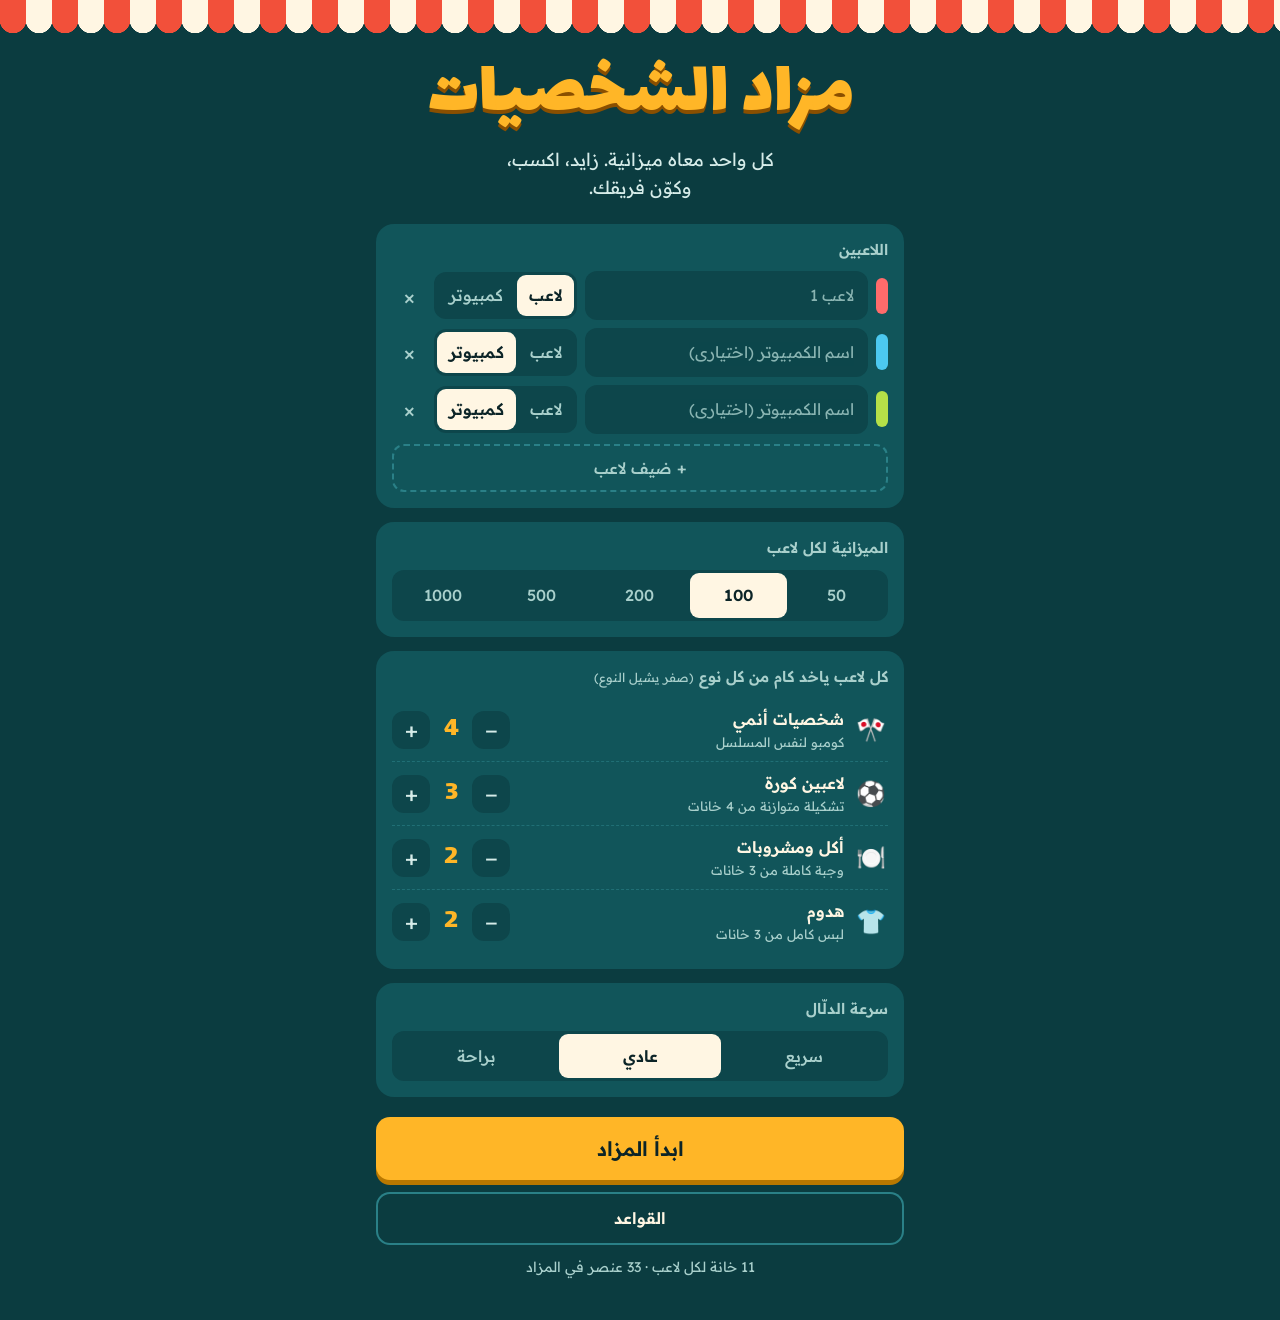
==== index.html @ 8e95b0f2 "Add files via upload" ====
<!doctype html>
<html lang="ar" dir="rtl">
<head>
<meta charset="utf-8">
<meta name="viewport" content="width=device-width,initial-scale=1,viewport-fit=cover">
<meta name="theme-color" content="#0B3C40">
<title>مزاد الشخصيات</title>
<meta name="description" content="لعبة مزاد: ميزانية ثابتة وشخصيات أنمي ولاعبين كورة وأكل وهدوم. زايد وكوّن فريقك.">
<meta property="og:title" content="مزاد الشخصيات">
<meta property="og:description" content="كل واحد معاه ميزانية. زايد، اكسب، وكوّن فريقك.">
<link rel="icon" href="data:image/svg+xml,%3Csvg xmlns='http://www.w3.org/2000/svg' viewBox='0 0 100 100'%3E%3Ctext y='.9em' font-size='90'%3E🔨%3C/text%3E%3C/svg%3E">
<link rel="preconnect" href="https://fonts.googleapis.com">
<link rel="preconnect" href="https://fonts.gstatic.com" crossorigin>
<link href="https://fonts.googleapis.com/css2?family=Lalezar&family=Readex+Pro:wght@400;500;600&display=swap" rel="stylesheet">
<style>
/* ===== الأساسيات ===== */
:root{
  --bg:#0B3C40; --panel:#11555A; --panel-2:#0D464B; --line:#2A8087;
  --gold:#FFB627; --gold-deep:#B97800; --tomato:#F2503A; --linen:#FFF6E3;
  --ink:#0C2427; --mist:#D6ECE9; --dim:#A9D0CC;
  --display:"Lalezar","Readex Pro","Segoe UI",Tahoma,sans-serif;
  --text:"Readex Pro","Segoe UI",Tahoma,"Noto Sans Arabic",system-ui,sans-serif;
}
*{box-sizing:border-box}
html{-webkit-text-size-adjust:100%;overflow-x:hidden}
body{margin:0;min-height:100dvh;background:var(--bg);color:var(--mist);font:400 16px/1.55 var(--text);-webkit-tap-highlight-color:transparent}
button,input{font:inherit;color:inherit}
button{touch-action:manipulation}
[hidden]{display:none!important}
.sr{position:absolute;width:1px;height:1px;overflow:hidden;clip:rect(0 0 0 0);white-space:nowrap}
:focus-visible{outline:3px solid var(--linen);outline-offset:3px}
.screen{min-height:100dvh;display:flex;flex-direction:column}
.wrap{width:100%;max-width:560px;margin:0 auto;padding:0 16px 40px}

/* ===== الخيمة: شريط السوق فوق كل شاشة ===== */
.tent{position:relative;flex:none;height:20px;margin-bottom:14px;background:repeating-linear-gradient(90deg,var(--tomato) 0 26px,var(--linen) 26px 52px)}
.tent::after{content:"";position:absolute;inset:100% 0 auto 0;height:13px;background:
  radial-gradient(circle at 13px 0,var(--tomato) 13px,transparent 13.5px) 0 0/52px 13px,
  radial-gradient(circle at 39px 0,var(--linen) 13px,transparent 13.5px) 0 0/52px 13px}

/* ===== الأزرار ===== */
.btn{display:inline-flex;align-items:center;justify-content:center;gap:8px;border:0;border-radius:14px;padding:14px 22px;background:var(--gold);color:var(--ink);font-weight:600;cursor:pointer;box-shadow:0 5px 0 var(--gold-deep);transition:transform .08s,box-shadow .08s}
.btn:active{transform:translateY(4px);box-shadow:0 1px 0 var(--gold-deep)}
.btn[disabled]{opacity:.45;cursor:not-allowed}
.btn.big{width:100%;font-size:20px;padding:16px 22px}
.btn.ghost{background:transparent;color:var(--linen);box-shadow:inset 0 0 0 2px var(--line)}
.btn.ghost:active{transform:none;box-shadow:inset 0 0 0 2px var(--linen)}
.btn.danger{background:var(--tomato);color:#fff;box-shadow:0 5px 0 #9b2a1a}
.ib{flex:none;width:42px;height:42px;border:0;border-radius:12px;background:var(--panel);color:var(--linen);font-size:18px;cursor:pointer}
.ib[aria-pressed="true"]{background:var(--gold);color:var(--ink)}

/* ===== شاشة الإعدادات ===== */
.hero{padding:22px 0 8px;text-align:center}
.hero h1{margin:0;font:400 clamp(52px,15vw,78px)/1 var(--display);color:var(--gold);text-shadow:0 4px 0 #8a4f00}
.hero p{margin:12px auto 0;max-width:28ch;font-size:18px;color:var(--mist)}
.panel{margin-top:14px;padding:16px;border-radius:18px;background:var(--panel)}
.panel h2{margin:0 0 12px;font:600 15px/1.3 var(--text);color:var(--dim)}
.panel h2 small{font-weight:400}
.seat{display:flex;align-items:center;gap:8px;margin-bottom:8px}
.dot{flex:none;width:12px;height:36px;border-radius:6px;background:var(--pc)}
.name{flex:1;min-width:0;padding:10px 12px;border:2px solid transparent;border-radius:12px;background:var(--panel-2);outline:0}
.name::placeholder{color:var(--dim);opacity:.8}
.name:focus{border-color:var(--pc)}
.seg{display:inline-flex;gap:2px;padding:3px;border-radius:12px;background:var(--panel-2)}
.seg button{border:0;border-radius:9px;padding:8px 12px;background:transparent;color:var(--dim);font-weight:500;cursor:pointer;white-space:nowrap}
.seg button[aria-pressed="true"]{background:var(--linen);color:var(--ink);font-weight:600}
.seg.wide{display:flex}
.seg.wide button{flex:1;padding:10px 6px}
.x{flex:none;width:34px;height:34px;border:0;border-radius:10px;background:transparent;color:var(--dim);font-size:22px;cursor:pointer}
.add{width:100%;margin-top:2px;padding:10px;border:2px dashed var(--line);border-radius:12px;background:transparent;color:var(--dim);font-weight:500;cursor:pointer}
.row{display:flex;align-items:center;justify-content:space-between;gap:12px;padding:9px 0}
.row+.row{border-top:1px dashed #2a808799}
.lbl{display:flex;align-items:center;gap:10px;font-weight:600;color:var(--linen)}
.lbl small{display:block;font-weight:400;font-size:13px;color:var(--dim)}
.ico{width:34px;text-align:center;font-size:24px}
.step{display:flex;align-items:center;gap:6px}
.step button{width:38px;height:38px;border:0;border-radius:12px;background:var(--panel-2);font-size:22px;line-height:1;cursor:pointer}
.step button[disabled]{opacity:.35}
.step output{min-width:30px;text-align:center;font:400 28px/1 var(--display);color:var(--gold)}
.foot{display:grid;gap:12px;margin-top:20px}
.note{margin:0;text-align:center;font-size:14px;color:var(--dim)}

/* ===== مقدمة الجولة ===== */
.intro{flex:1;display:grid;place-content:center;gap:14px;padding:24px;text-align:center}
.intro .big-ico{font-size:84px;line-height:1}
.intro h2{margin:0;font:400 clamp(40px,11vw,64px)/1.1 var(--display);color:var(--gold)}
.intro p{margin:0 auto;max-width:34ch;font-size:18px}
.intro .tag{color:var(--dim);font-size:15px}
/* ===== شاشة المزاد ===== */
.arena{flex:1;display:flex;flex-direction:column;width:100%;max-width:760px;margin:0 auto}
.hud{display:flex;align-items:center;gap:8px;padding:0 12px 8px}
.ttl{flex:1;min-width:0}
.ttl b{display:block;overflow:hidden;white-space:nowrap;text-overflow:ellipsis;font:400 24px/1.1 var(--display);color:var(--linen)}
.ttl span{font-size:13px;color:var(--dim)}
.roster{display:flex;gap:8px;overflow-x:auto;padding:4px 12px 12px;scrollbar-width:none}
.roster::-webkit-scrollbar{display:none}
.pl{flex:1 0 82px;display:grid;min-width:82px;padding:7px 9px;border:0;border-inline-start:6px solid var(--pc);border-radius:14px;background:var(--panel);color:var(--mist);text-align:start;cursor:pointer}
.pl>*{min-width:0}
.pl b{overflow:hidden;white-space:nowrap;text-overflow:ellipsis;font-size:14px;font-weight:600;color:var(--linen)}
.bot{font-size:12px}
@media (max-width:600px){.bot{display:none}}
.pl span{white-space:nowrap;font-size:12px;color:var(--dim)}
.pl em{font-style:normal;font-weight:600;color:var(--gold)}
.pl.lead{box-shadow:0 0 0 3px var(--pc)}
.pl.full{opacity:.6}

.stage{position:relative;overflow:hidden;padding:0 12px 6px}
.lot{--rc:var(--line);--h:180;position:relative;overflow:hidden;display:grid;grid-template-columns:112px 1fr;gap:14px;align-items:center;padding:14px;border-radius:20px;background:var(--panel);box-shadow:inset 0 0 0 3px var(--rc)}
.lot::before{content:"";position:absolute;inset:0;pointer-events:none;background:linear-gradient(105deg,transparent 35%,#ffffff4d 50%,transparent 65%);transform:translateX(120%)}
.lot.legend::before{animation:shine 1.4s .25s ease-out 1}
.art{display:grid;place-items:center;width:112px;height:112px;overflow:hidden;border-radius:16px;font-size:62px;line-height:1;background:linear-gradient(160deg,hsl(var(--h) 72% 52%),hsl(calc(var(--h) + 35) 66% 30%))}
.art img{width:100%;height:100%;object-fit:cover}
.info{min-width:0}
.info .nm{margin:0;font:400 clamp(34px,10vw,46px)/1.05 var(--display);color:var(--linen)}
.chips{display:flex;flex-wrap:wrap;gap:6px;margin-top:6px}
.chip{padding:2px 10px;border-radius:999px;background:var(--panel-2);color:var(--mist);font-size:13px;white-space:nowrap}
.chip.r{background:var(--rc);color:var(--ink);font-weight:600}
.meter{height:8px;margin-top:10px;overflow:hidden;border-radius:99px;background:var(--panel-2)}
.meter i{display:block;width:var(--w);height:100%;border-radius:99px;background:var(--rc)}
.stat{margin-top:6px;font-size:14px;color:var(--dim)}
.stat b{color:var(--linen)}

.bid{display:flex;align-items:center;justify-content:space-between;gap:12px;padding:10px 6px 0}
.bid .lab{font-size:14px;color:var(--dim)}
.price{font:400 clamp(64px,20vw,96px)/1 var(--display);color:var(--gold);text-shadow:0 4px 0 #8a4f00}
.price.bump{animation:bump .25s}
.who{display:inline-flex;align-items:center;gap:8px;padding:6px 14px;border-radius:999px;background:var(--pc,var(--panel));color:var(--ink);font-weight:600}
.who.idle{background:var(--panel);color:var(--dim);font-weight:500}
.call{min-height:1.3em;margin-top:2px;text-align:center;font:400 clamp(32px,9vw,46px)/1.2 var(--display);color:var(--linen)}
.call.pop{animation:pop .3s ease-out}
.call.last{color:#FF8A73}

.stamp{position:absolute;z-index:2;left:50%;top:84px;transform:translate(-50%,0) rotate(-8deg);padding:4px 24px 8px;border:5px solid var(--pc);border-radius:14px;background:var(--linen);color:var(--ink);text-align:center;white-space:nowrap;box-shadow:0 6px 0 #0006;animation:slam .42s cubic-bezier(.2,1.4,.4,1) both}
.stamp b{display:block;font:400 50px/1.1 var(--display);color:var(--tomato)}
.stamp span{font-weight:600;font-size:15px}
.stamp.none{--pc:var(--gold-deep)}
.stamp.none b{color:var(--gold-deep);font-size:36px}
.veil{position:absolute;inset:0 12px;z-index:3;display:grid;place-content:center;gap:12px;border-radius:20px;background:#0b3c40ed;text-align:center}
.veil b{font:400 44px/1 var(--display);color:var(--gold)}

.feed{flex:1 1 0;min-height:0;margin:8px 18px 0;padding:0;overflow:hidden;list-style:none;display:flex;flex-direction:column;flex-wrap:wrap;align-content:flex-start;gap:6px}
.feed li{flex:none;width:100%;display:flex;align-items:center;gap:10px;padding:5px 12px;border-radius:10px;background:var(--panel-2);color:var(--mist);font-size:15px}
.feed li:first-child{background:var(--panel);color:var(--linen)}
.feed li:nth-child(n+3){opacity:.6}
.feed i{flex:none;width:10px;height:10px;border-radius:50%;background:var(--pc)}
.feed span{margin-inline-start:auto;font:400 20px/1 var(--display);color:var(--gold)}
.dock{position:sticky;bottom:0;margin-top:auto;padding:14px 12px calc(12px + env(safe-area-inset-bottom));background:linear-gradient(to bottom,transparent,var(--bg) 24%)}
.incs{display:flex;justify-content:center;gap:8px;margin-bottom:10px}
.inc{min-width:56px;padding:8px 14px;border:0;border-radius:999px;background:var(--panel);color:var(--linen);font-weight:600;cursor:pointer}
.inc[aria-pressed="true"]{background:var(--gold);color:var(--ink)}
.paddles{display:grid;grid-template-columns:repeat(auto-fit,minmax(148px,1fr));gap:10px}
.paddle{position:relative;display:grid;min-height:64px;padding:8px 14px;border:0;border-radius:16px;background:var(--pc);color:var(--ink);text-align:start;cursor:pointer;box-shadow:0 5px 0 color-mix(in srgb,var(--pc) 55%,#000);transition:transform .08s,box-shadow .08s,filter .15s}
.paddle:active:not([disabled]){transform:translateY(4px);box-shadow:0 1px 0 color-mix(in srgb,var(--pc) 55%,#000)}
.paddle .n{max-width:100%;overflow:hidden;white-space:nowrap;text-overflow:ellipsis;font-weight:600}
.paddle .v{font:400 26px/1.15 var(--display)}
.paddle .k{display:none;position:absolute;inset-block-start:8px;inset-inline-end:12px;font-size:12px;opacity:.6}
.paddle[disabled]{filter:saturate(.3) brightness(.72);cursor:not-allowed}
.paddle.leading{filter:none;box-shadow:0 0 0 4px var(--linen)}
.watch{margin:0;text-align:center;color:var(--dim)}

/* ===== النتيجة ===== */
.res h2.t{margin:8px 0 4px;text-align:center;font:400 clamp(44px,12vw,64px)/1.1 var(--display);color:var(--gold);text-shadow:0 4px 0 #8a4f00}
.res .sub{margin:0 0 18px;text-align:center;color:var(--dim)}
.rank{display:grid;gap:14px}
.team{padding:14px;border-radius:18px;border-top:8px solid var(--pc);background:var(--panel)}
.team.first{background:var(--linen);color:var(--ink)}
.team .hd{display:flex;align-items:center;gap:10px}
.team .medal{font-size:30px;line-height:1}
.team .tn{flex:1;min-width:0;overflow:hidden;white-space:nowrap;text-overflow:ellipsis;font:400 28px/1.2 var(--display);color:var(--linen)}
.team.first .tn{color:var(--ink)}
.team .sc{font:400 40px/1 var(--display);color:var(--gold)}
.team.first .sc{color:var(--gold-deep)}
.parts{display:flex;flex-wrap:wrap;gap:6px;margin-top:8px}
.part{padding:2px 10px;border-radius:999px;background:var(--panel-2);color:var(--mist);font-size:13px}
.team.first .part{background:#0c242716;color:var(--ink)}
.part.good{background:var(--gold);color:var(--ink);font-weight:600}
.tiles{display:grid;grid-template-columns:repeat(auto-fill,minmax(88px,1fr));gap:8px;margin-top:12px}
.tile{--rc:var(--line);display:grid;gap:1px;min-width:0;padding:8px 6px 10px;border-radius:12px;background:hsl(var(--h) 48% 26%);box-shadow:inset 0 -5px 0 var(--rc);color:#fff;text-align:center}
.tile .e{font-size:28px;line-height:1.15}
.tile b{overflow:hidden;white-space:nowrap;text-overflow:ellipsis;font-size:14px;font-weight:600;line-height:1.3}
.tile small{font-size:12px;color:#ffffffb8}
.tile.empty{background:transparent;box-shadow:none;border:2px dashed var(--line);color:var(--dim)}
.acts{display:grid;gap:10px;margin-top:22px}

/* ===== النوافذ والتنبيه ===== */
dialog{width:calc(100% - 24px);max-width:520px;max-height:88dvh;padding:0;border:0;border-radius:20px;background:var(--panel);color:var(--mist)}
dialog::backdrop{background:#041c1ecc}
.dlg{padding:18px}
.dlg h3{margin:0 0 10px;font:400 30px/1.15 var(--display);color:var(--gold)}
.dlg h4{margin:14px 0 0;font-size:14px;font-weight:600;color:var(--dim)}
.dlg ul{margin:0 0 14px;padding-inline-start:20px}
.dlg li{margin-bottom:6px}
.dlg .btns{display:flex;flex-wrap:wrap;justify-content:flex-end;gap:10px;margin-top:14px}
.toast{position:fixed;z-index:20;inset-inline:16px;bottom:calc(24px + env(safe-area-inset-bottom));width:fit-content;max-width:calc(100% - 32px);margin-inline:auto;padding:10px 18px;border-radius:12px;background:var(--linen);color:var(--ink);font-weight:600;text-align:center;box-shadow:0 6px 0 #0005}

/* ===== حركة ===== */
@keyframes pop{0%{transform:scale(.82);opacity:.5}60%{transform:scale(1.1)}100%{transform:none;opacity:1}}
@keyframes bump{50%{transform:scale(1.07)}}
@keyframes slam{0%{transform:translate(-50%,0) rotate(-8deg) scale(2.6);opacity:0}60%{opacity:1}100%{transform:translate(-50%,0) rotate(-8deg) scale(1)}}
@keyframes shine{to{transform:translateX(-120%)}}
@media (prefers-reduced-motion:reduce){*,*::before,*::after{animation:none!important;transition:none!important}}

/* ===== شاشات أكبر ===== */
@media (hover:hover) and (pointer:fine){.paddle .k{display:block}}
@media (min-width:820px){
  .lot{grid-template-columns:152px 1fr;gap:22px;padding:20px}
  .art{width:152px;height:152px;font-size:84px}
  .info .nm{font-size:56px}
  .stamp{top:112px}
  .rank{grid-template-columns:1fr 1fr}
  .wrap.res-wrap{max-width:980px}
}
.tile .e img{width:40px;height:40px;object-fit:cover;border-radius:10px}
</style>
</head>
<body>
<main>
  <section id="s-setup" class="screen" hidden>
    <div class="tent"></div>
    <div class="wrap">
      <header class="hero">
        <h1>مزاد الشخصيات</h1>
        <p>كل واحد معاه ميزانية. زايد، اكسب، وكوّن فريقك.</p>
      </header>
      <section class="panel"><h2>اللاعبين</h2><div id="seats"></div><button class="add" id="add-seat" type="button">+ ضيف لاعب</button></section>
      <section class="panel"><h2>الميزانية لكل لاعب</h2><div class="seg wide" id="budget"></div></section>
      <section class="panel"><h2>كل لاعب ياخد كام من كل نوع <small>(صفر يشيل النوع)</small></h2><div id="slots"></div></section>
      <section class="panel"><h2>سرعة الدلّال</h2><div class="seg wide" id="speed"></div></section>
      <div class="foot">
        <button class="btn big" id="start" type="button">ابدأ المزاد</button>
        <button class="btn ghost" id="rules" type="button">القواعد</button>
        <p class="note" id="sum"></p>
      </div>
    </div>
  </section>

  <section id="s-intro" class="screen" hidden>
    <div class="tent"></div>
    <div class="intro">
      <div class="big-ico" id="i-ico"></div>
      <div class="tag" id="i-tag"></div>
      <h2 id="i-name"></h2>
      <p id="i-text"></p>
      <button class="btn big" id="i-go" type="button">يلا</button>
    </div>
  </section>

  <section id="s-auction" class="screen" hidden>
    <div class="tent"></div>
    <div class="arena">
      <div class="hud">
        <div class="ttl"><b id="h-round"></b><span id="h-lot"></span></div>
        <button class="ib" id="b-pause" type="button" aria-label="إيقاف مؤقت">⏸</button>
        <button class="ib" id="b-sound" type="button" aria-label="الصوت" aria-pressed="true">🔊</button>
        <button class="ib" id="b-quit" type="button" aria-label="خروج">✕</button>
      </div>
      <div class="roster" id="roster"></div>
      <div class="stage" id="stage">
        <div class="lot" id="lot"></div>
        <div class="bid">
          <div><div class="lab">السعر الحالي</div><div class="price" id="price">0</div></div>
          <div class="who idle" id="who">مين يفتح؟</div>
        </div>
        <div class="call" id="call"></div>
      </div>
      <ul class="feed" id="feed" aria-hidden="true"></ul>
      <div class="dock" id="dock">
        <div class="incs" id="incs"></div>
        <div class="paddles" id="paddles"></div>
        <p class="watch" id="watch" hidden>الكمبيوتر بس اللي بيلعب. اتفرج.</p>
      </div>
    </div>
  </section>

  <section id="s-results" class="screen" hidden>
    <div class="tent"></div>
    <div class="wrap res-wrap res">
      <h2 class="t">النتيجة</h2>
      <p class="sub" id="r-sub"></p>
      <div class="rank" id="rank"></div>
      <div class="acts">
        <button class="btn big" id="r-again" type="button">العب تاني</button>
        <button class="btn ghost" id="r-copy" type="button">انسخ النتيجة</button>
        <button class="btn ghost" id="r-setup" type="button">رجوع للإعدادات</button>
      </div>
    </div>
  </section>
</main>

<dialog id="d-rules"><div class="dlg">
  <h3>القواعد</h3>
  <ul>
    <li>كل لاعب بيبدأ بنفس الميزانية.</li>
    <li>المزاد جولات: كل جولة نوع (أنمي، كورة، أكل، هدوم) وكل لاعب لازم يكمّل خاناته منه.</li>
    <li>دوس على اسمك عشان تزايد. أعلى سعر بياخد العنصر.</li>
    <li>لو محدش زاد لحد ما الدلّال يقول «رسّى»، العنصر بيروح للمتصدر.</li>
    <li>لازم تسيب 1 على الأقل لكل خانة فاضلة، عشان تقدر تكمّل فريقك.</li>
    <li>النتيجة = مجموع قوة العناصر + الكومبو + الفلوس الباقية (الميزانية كلها = 50 نقطة).</li>
    <li>كومبو: نفس المجموعة (&lrm;+5 لكل واحد زيادة)، أو الطقم الكامل (تشكيلة متوازنة، وجبة كاملة، لبس كامل).</li>
    <li>على الكمبيوتر: مفاتيح 1 لـ 6 بتزايد للاعب، والمسافة بتوقف.</li>
  </ul>
  <div class="btns"><button class="btn" type="button" data-close>تمام</button></div>
</div></dialog>

<dialog id="d-team"><div class="dlg" id="d-team-body"></div></dialog>

<dialog id="d-quit"><div class="dlg">
  <h3>تخرج من المزاد؟</h3>
  <p>اللعبة هتتقفل والنتيجة مش هتتحفظ.</p>
  <div class="btns">
    <button class="btn ghost" type="button" data-close>كمّل لعب</button>
    <button class="btn danger" type="button" id="q-yes">اخرج</button>
  </div>
</div></dialog>

<div class="toast" id="toast" hidden></div>
<div class="sr" id="live" aria-live="polite"></div>

<script>
'use strict';
/* ==========================================================
   قوايم العناصر — عدّل هنا براحتك
   كل سطر: [الاسم, المجموعة, القوة من 1 لـ 100, إيموجي, النوع (اختياري), رابط صورة (اختياري)]
   - المجموعة: نفس المجموعة في الفريق بتدّي كومبو (مسلسل / منتخب / مطبخ / ستايل)
   - النوع: بيتحسب في الطقم الكامل (تشكيلة متوازنة / وجبة كاملة / لبس كامل)
   - رابط الصورة: مثلًا 'images/zoro.jpg' وبتظهر بدل الإيموجي
   ========================================================== */
const CATS = [
  { id: 'anime', name: 'شخصيات أنمي',   one: 'شخصية', ico: '🎌', stat: 'قوة',   set: null },
  { id: 'sport', name: 'لاعبين كورة',   one: 'لاعب',  ico: '⚽', stat: 'تقييم', set: { need: ['حارس', 'دفاع', 'وسط', 'هجوم'], bonus: 15, label: 'تشكيلة متوازنة' } },
  { id: 'food',  name: 'أكل ومشروبات', one: 'أكلة',  ico: '🍽️', stat: 'طعم',   set: { need: ['رئيسي', 'مشروب', 'حلو'],        bonus: 12, label: 'وجبة كاملة' } },
  { id: 'wear',  name: 'هدوم',          one: 'قطعة',  ico: '👕', stat: 'ستايل', set: { need: ['فوق', 'تحت', 'كوتشي'],          bonus: 12, label: 'لبس كامل' } },
];

const RAW = {
  anime: [
    ['لوفي','ون بيس',95,'👒'], ['زورو','ون بيس',94,'⚔️'], ['سانجي','ون بيس',88,'🦵'], ['شانكس','ون بيس',92,'⚓'], ['آيس','ون بيس',85,'🔥'],
    ['ناروتو','ناروتو',94,'🍥'], ['ساسكي','ناروتو',93,'⚡'], ['كاكاشي','ناروتو',90,'👁️'], ['إيتاتشي','ناروتو',95,'🌙'], ['هيناتا','ناروتو',72,'🌸'],
    ['غوكو','دراغون بول',98,'🐉'], ['فيجيتا','دراغون بول',94,'👑'], ['غوهان','دراغون بول',88,'💥'], ['فريزا','دراغون بول',92,'👾'],
    ['غوجو','جوجوتسو كايسن',97,'🕶️'], ['سوكونا','جوجوتسو كايسن',96,'👹'],
    ['ليفاي','هجوم العمالقة',93,'🗡️'], ['إيرين','هجوم العمالقة',90,'💢'], ['ميكاسا','هجوم العمالقة',88,'🧣'],
    ['تانجيرو','ديمون سلاير',87,'🌊'], ['رينغوكو','ديمون سلاير',90,'🔥'], ['نيزوكو','ديمون سلاير',84,'🎀'],
    ['لايت','ديث نوت',89,'📓'], ['إل','ديث نوت',90,'🍰'],
    ['غون','هنتر × هنتر',84,'🎣'], ['كيلوا','هنتر × هنتر',90,'🛹'],
    ['ديكو','ماي هيرو أكاديميا',85,'💪'], ['باكوغو','ماي هيرو أكاديميا',84,'💣'],
    ['إيتشيغو','بليتش',90,'🍓'], ['كونان','المحقق كونان',88,'🔍'], ['ماجد','كابتن ماجد',82,'⚽'],
    ['بيكاتشو','بوكيمون',85,'⚡'], ['سايتاما','ون بانش مان',96,'👊'], ['دورايمون','دورايمون',80,'🔔'], ['نوبيتا','دورايمون',45,'👓'],
  ],
  sport: [
    ['ميسي','الأرجنتين',98,'⚽','هجوم'], ['رونالدو','البرتغال',97,'⚽','هجوم'], ['بيليه','البرازيل',99,'⚽','هجوم'], ['مبابي','فرنسا',95,'⚽','هجوم'],
    ['هالاند','النرويج',95,'⚽','هجوم'], ['صلاح','مصر',95,'⚽','هجوم'], ['فينيسيوس','البرازيل',92,'⚽','هجوم'], ['نيمار','البرازيل',91,'⚽','هجوم'],
    ['يامال','إسبانيا',90,'⚽','هجوم'], ['مرموش','مصر',86,'⚽','هجوم'], ['حسام حسن','مصر',84,'⚽','هجوم'],
    ['مارادونا','الأرجنتين',97,'🎯','وسط'], ['زيدان','فرنسا',96,'🎯','وسط'], ['رونالدينيو','البرازيل',93,'🎯','وسط'], ['دي بروين','بلجيكا',92,'🎯','وسط'],
    ['إنييستا','إسبانيا',92,'🎯','وسط'], ['أبوتريكة','مصر',91,'🎯','وسط'], ['مودريتش','كرواتيا',90,'🎯','وسط'], ['بيلينغهام','إنجلترا',90,'🎯','وسط'],
    ['الخطيب','مصر',89,'🎯','وسط'], ['إمام عاشور','مصر',81,'🎯','وسط'], ['النني','مصر',80,'🎯','وسط'],
    ['مالديني','إيطاليا',93,'🛡️','دفاع'], ['فان دايك','هولندا',91,'🛡️','دفاع'], ['راموس','إسبانيا',90,'🛡️','دفاع'], ['روبرتو كارلوس','البرازيل',89,'🛡️','دفاع'],
    ['حكيمي','المغرب',88,'🛡️','دفاع'], ['كانافارو','إيطاليا',88,'🛡️','دفاع'], ['رامي ربيعة','مصر',78,'🛡️','دفاع'],
    ['نوير','ألمانيا',93,'🧤','حارس'], ['بوفون','إيطاليا',93,'🧤','حارس'], ['كاسياس','إسبانيا',92,'🧤','حارس'], ['كورتوا','بلجيكا',91,'🧤','حارس'],
    ['الحضري','مصر',88,'🧤','حارس'], ['الشناوي','مصر',84,'🧤','حارس'],
  ],
  food: [
    ['كشري','مصري',90,'🍲','رئيسي'], ['شاورما','شامي',88,'🌯','رئيسي'], ['كفتة','مشويات',86,'🍢','رئيسي'], ['حمام محشي','مصري',92,'🍗','رئيسي'],
    ['بيتزا','إيطالي',91,'🍕','رئيسي'], ['برجر','أمريكي',87,'🍔','رئيسي'], ['سوشي','ياباني',82,'🍣','رئيسي'], ['مكرونة بشاميل','مصري',89,'🍝','رئيسي'],
    ['فطير مشلتت','مصري',88,'🥞','رئيسي'], ['ستيك','مشويات',92,'🥩','رئيسي'],
    ['قهوة','ساخن',82,'☕','مشروب'], ['شاي بلبن','ساخن',80,'🫖','مشروب'], ['عصير قصب','بارد',88,'🥤','مشروب'], ['ليمون بالنعناع','بارد',85,'🍋','مشروب'],
    ['سحلب','ساخن',86,'🥛','مشروب'], ['عصير مانجو','بارد',90,'🥭','مشروب'],
    ['كنافة','شرقي',94,'🥮','حلو'], ['بسبوسة','شرقي',86,'🍰','حلو'], ['أم علي','شرقي',92,'🍮','حلو'], ['آيس كريم','بارد',90,'🍦','حلو'],
    ['شوكولاتة','عالمي',85,'🍫','حلو'], ['دونات','عالمي',80,'🍩','حلو'], ['رز بلبن','مصري',82,'🍚','حلو'], ['بقلاوة','شرقي',88,'🥧','حلو'],
  ],
  wear: [
    ['هودي أوفر سايز','شارع',85,'🧥','فوق'], ['تيشيرت أبيض','كاجوال',70,'👕','فوق'], ['جاكيت جلد','شيك',90,'🧥','فوق'], ['قميص رسمي','شيك',82,'👔','فوق'],
    ['تيشيرت كورة','رياضي',84,'👕','فوق'], ['بدلة كاملة','شيك',93,'🤵','فوق'], ['جلابية','تراثي',74,'👘','فوق'], ['كنزة صوف','كاجوال',76,'🧶','فوق'],
    ['جينز','كاجوال',80,'👖','تحت'], ['بنطلون كارجو','شارع',84,'👖','تحت'], ['شورت رياضي','رياضي',72,'🩳','تحت'], ['بنطلون تريننج','رياضي',78,'🏃','تحت'],
    ['بنطلون قماش','شيك',82,'👖','تحت'], ['شورت جينز','كاجوال',68,'🩳','تحت'],
    ['كوتشي رياضي','رياضي',88,'👟','كوتشي'], ['كوتشي أبيض','كاجوال',90,'👟','كوتشي'], ['بوت','شارع',85,'🥾','كوتشي'], ['جزمة كلاسيك','شيك',86,'👞','كوتشي'],
    ['شبشب','كاجوال',35,'🩴','كوتشي'],
    ['ساعة','شيك',88,'⌚','إكسسوار'], ['نظارة شمس','كاجوال',80,'🕶️','إكسسوار'], ['كاب','شارع',76,'🧢','إكسسوار'], ['شنطة ظهر','كاجوال',72,'🎒','إكسسوار'],
    ['سلسلة','شارع',82,'📿','إكسسوار'],
  ],
};

const ITEMS = {};
for (const c of CATS) ITEMS[c.id] = RAW[c.id].map(([n, t, p, e, k, img]) => ({ n, t, p, e, k: k || '', img: img || '', cat: c.id }));


/* ==========================================================
   المحرك — قواعد المزاد والكمبيوتر والنتيجة
   ========================================================== */
const $ = (s, r = document) => r.querySelector(s);
const $$ = (s, r = document) => [...r.querySelectorAll(s)];
const rnd = (a, b) => a + Math.random() * (b - a);
const sum = (a, f) => a.reduce((s, x) => s + f(x), 0);
const esc = s => String(s).replace(/[&<>"']/g, c => ({ '&': '&amp;', '<': '&lt;', '>': '&gt;', '"': '&quot;', "'": '&#39;' }[c]));
const shuffle = a => { for (let i = a.length - 1; i > 0; i--) { const j = Math.floor(Math.random() * (i + 1)); [a[i], a[j]] = [a[j], a[i]]; } return a; };
const catOf = id => CATS.find(c => c.id === id);

const COLORS = ['#FF6B6B', '#4CC9F0', '#B5E048', '#B794F6', '#FF8FCB', '#F5C28B'];
const BUDGETS = [50, 100, 200, 500, 1000];
const COMBO = 5;                       // نقط الكومبو لكل عنصر زيادة من نفس المجموعة
const SPEEDS = {                       // call = متى الدلّال يقول مرة / مرتين / رسّى (ثواني بعد آخر زيادة)
  fast:   { label: 'سريع',  call: [2, 3, 4],   open: 8 },
  normal: { label: 'عادي',  call: [3, 4.5, 6], open: 12 },
  slow:   { label: 'براحة', call: [5, 7.5, 10], open: 18 },
};
const PERSONAS = [
  { name: 'الشاطر',     mult: 1.0,  lag: [0.8, 2.2] },
  { name: 'أبو الفلوس', mult: 1.35, lag: [0.5, 1.6] },
  { name: 'البخيل',     mult: 0.72, lag: [1.0, 2.6] },
  { name: 'القناص',     mult: 1.1,  lag: [0.5, 1.0], snipe: true },
  { name: 'المجنون',    mult: 1,    lag: [0.3, 1.2], wild: true },
  { name: 'الهادي',     mult: 0.95, lag: [1.2, 3.0] },
];
const RARITY = [
  { min: 92, name: 'أسطوري', c: '#FFC83D' },
  { min: 85, name: 'ملحمي',  c: '#C792FF' },
  { min: 75, name: 'نادر',   c: '#4CC9F0' },
  { min: 0,  name: 'عادي',   c: '#9DB8B5' },
];
const rarityOf = p => RARITY.find(r => p >= r.min);
const hueOf = s => { let h = 0; for (const ch of String(s)) h = (h * 31 + ch.codePointAt(0)) % 360; return h; };

/* ----- الإعدادات (بتتحفظ في المتصفح) ----- */
const KEY = 'mazad.cfg.v1';
const maxSlots = (catId, players) => Math.max(1, Math.min(6, Math.floor((ITEMS[catId].length - 2) / players)));
const defaults = () => ({
  budget: 100, speed: 'normal', sound: true,
  slots: { anime: 4, sport: 3, food: 2, wear: 2 },
  seats: [{ name: '', bot: false }, { name: '', bot: true }, { name: '', bot: true }],
});
function sanitize(c) {
  const d = defaults();
  c = c && typeof c === 'object' ? c : {};
  const seats = Array.isArray(c.seats) ? c.seats.slice(0, 6).map(s => ({ name: String(s && s.name || '').slice(0, 14), bot: !!(s && s.bot) })) : d.seats;
  while (seats.length < 2) seats.push({ name: '', bot: true });
  const slots = {};
  for (const cat of CATS) {
    const v = c.slots && Number.isInteger(c.slots[cat.id]) ? c.slots[cat.id] : d.slots[cat.id];
    slots[cat.id] = Math.max(0, Math.min(maxSlots(cat.id, seats.length), v));
  }
  return { budget: BUDGETS.includes(c.budget) ? c.budget : d.budget, speed: SPEEDS[c.speed] ? c.speed : d.speed, sound: c.sound !== false, slots, seats };
}
let cfg = (() => { try { return sanitize(JSON.parse(localStorage.getItem(KEY))); } catch (e) { return sanitize(null); } })();
const saveCfg = () => { try { localStorage.setItem(KEY, JSON.stringify(cfg)); } catch (e) { /* مفيش مشكلة */ } };

/* ----- أحداث بين المحرك والواجهة ----- */
const on = {};
const emit = (e, d) => { try { if (on[e]) on[e](d); } catch (err) { console.error(e, err); } };

/* ----- حالة اللعبة ----- */
let G = null;
const need = (p, catId) => G.slots[catId] - p.items.filter(i => i.cat === catId).length;
const slotsLeft = p => sum(G.cats.slice(Math.max(G.ci, 0)), c => Math.max(0, need(p, c.id)));
const maxBid = p => p.budget - (slotsLeft(p) - 1);          // لازم تسيب 1 لكل خانة فاضلة
const eligible = (p, catId) => need(p, catId) > 0 && maxBid(p) >= 1;
const nextPrice = (price, inc) => price === 0 ? 1 : (Math.floor(price / inc) + 1) * inc;
const incsFor = b => b <= 100 ? [1, 5, 10] : b <= 300 ? [1, 5, 10, 25] : [5, 10, 25, 100];
const humanPrice = p => G && G.lot ? Math.min(nextPrice(G.lot.price, G.inc), maxBid(p)) : 0;
const canBid = p => { const l = G && G.lot; return !!l && l.state === 'live' && !G.paused && l.leader !== p.id && eligible(p, l.cat.id) && humanPrice(p) > l.price; };

function newPlayers() {
  const names = new Set(); let bots = 0;
  return cfg.seats.map((s, i) => {
    const persona = s.bot ? PERSONAS[bots++ % PERSONAS.length] : null;
    const base = s.name.trim() || (persona ? persona.name : 'لاعب ' + (i + 1));
    let name = base, n = 1;
    while (names.has(name)) name = base + ' ' + (++n);
    names.add(name);
    return { id: i, name, bot: !!persona, persona, color: COLORS[i], budget: cfg.budget, items: [], nextAt: Infinity };
  });
}

function startGame() {
  const cats = CATS.filter(c => cfg.slots[c.id] > 0);
  const total = sum(cats, c => cfg.slots[c.id]);
  if (!total) return 'اختار خانة واحدة على الأقل.';
  if (cfg.budget < total * 2) return `الميزانية صغيرة على ${total} خانة. زوّدها أو قلّل الخانات.`;
  const incs = incsFor(cfg.budget);
  G = { players: newPlayers(), cats, ci: -1, budget: cfg.budget, slots: { ...cfg.slots }, pool: [], lot: null, clock: 0, paused: false, incs, inc: incs[1], soldInCat: 0, lotsInCat: 0 };
  saveCfg();
  enterRound();
  return '';
}

function buildPool(cat) {
  const list = ITEMS[cat.id].map(i => ({ ...i }));
  const kinds = [...new Set(list.map(i => i.k))];
  if (kinds.length < 2) return shuffle(list);
  const groups = kinds.map(k => shuffle(list.filter(i => i.k === k)));   // عشان كل دفعة فيها من كل نوع
  const out = [];
  while (groups.some(g => g.length)) out.push(...shuffle(groups.filter(g => g.length).map(g => g.pop())));
  return out;
}

function enterRound() {
  G.lot = null; G.ci++;
  if (G.ci >= G.cats.length) return finish();
  const cat = G.cats[G.ci];
  G.pool = buildPool(cat);
  G.soldInCat = 0; G.lotsInCat = G.players.length * G.slots[cat.id];
  emit('intro', { cat, n: G.ci + 1, of: G.cats.length, slots: G.slots[cat.id] });
}

function finish() { G.lot = null; emit('results'); }

function nextLot() {
  const cat = G.cats[G.ci];
  if (!G.players.some(p => need(p, cat.id) > 0) || !G.pool.length) return enterRound();
  const item = G.pool.shift();
  const el = G.players.filter(p => eligible(p, cat.id));
  if (!el.length) return nextLot();
  const sp = SPEEDS[cfg.speed];
  const lot = { item, cat, price: 0, leader: null, state: 'live', lastBid: G.clock, call: 0, doneAt: 0, auto: false, val: {}, callT: sp.call, openWait: sp.open };
  G.lot = lot;
  if (el.length === 1) { lot.auto = true; lot.price = 1; lot.leader = el[0].id; lot.callT = [0.5, 0.9, 1.3]; }
  for (const b of G.players) if (b.bot) { lot.val[b.id] = botValue(b, lot); schedule(b); }
  emit('lot', lot);
}

function bid(pid, amount) {
  const lot = G && G.lot, p = G && G.players[pid];
  if (!lot || lot.state !== 'live' || G.paused || !p) return false;
  if (lot.leader === pid || !eligible(p, lot.cat.id) || !(amount > lot.price) || amount > maxBid(p)) return false;
  lot.price = amount; lot.leader = pid; lot.lastBid = G.clock; lot.call = 0;
  for (const b of G.players) if (b.bot) schedule(b);
  emit('bid', { p, amount });
  return true;
}

/* ----- الكمبيوتر ----- */
function botValue(b, lot) {
  const per = b.budget / Math.max(1, slotsLeft(b));
  let m = (b.persona.wild ? rnd(0.5, 1.7) : b.persona.mult) * rnd(0.85, 1.2);
  const mine = b.items.filter(i => i.cat === lot.cat.id), set = lot.cat.set;
  if (mine.some(i => i.t === lot.item.t)) m *= 1.15;
  if (set && lot.item.k && set.need.includes(lot.item.k) && !mine.some(i => i.k === lot.item.k) && G.slots[lot.cat.id] >= set.need.length) m *= 1.2;
  const value = per * (Math.pow(lot.item.p / 80, 6) / 1.8) * m;
  const urgent = need(b, lot.cat.id) / (G.pool.length + 1) > 0.6;
  return Math.max(value, urgent ? per * 0.8 : 1);
}
function schedule(b) {
  const lot = G.lot, sp = SPEEDS[cfg.speed], f = sp.call[2] / 6, pr = b.persona;
  if (!lot || lot.leader === b.id || !eligible(b, lot.cat.id)) { b.nextAt = Infinity; return; }
  b.nextAt = pr.snipe && lot.leader !== null ? lot.lastBid + lot.callT[0] - rnd(0.3, 0.9) : G.clock + rnd(pr.lag[0], pr.lag[1]) * f;
}
function botAct(b) {
  const lot = G.lot;
  if (lot.leader === b.id || !eligible(b, lot.cat.id)) { b.nextAt = Infinity; return; }
  const v = lot.val[b.id], cap = Math.min(Math.floor(v), maxBid(b));
  const np = Math.min(lot.price === 0 ? 1 : lot.price + Math.max(1, Math.round(v * rnd(0.04, 0.14))), cap);
  if (np <= lot.price || (lot.price > 0 && Math.random() < 0.1)) { b.nextAt = Infinity; return; }
  bid(b.id, np);
}

/* ----- الوقت ----- */
function tick(dt) {
  if (!G || G.paused || !G.lot) return;
  G.clock += dt;
  const lot = G.lot;
  if (lot.state !== 'live') { if (G.clock - lot.doneAt >= 1.9) nextLot(); return; }
  const since = G.clock - lot.lastBid;
  if (lot.leader === null) { if (since >= lot.openWait) endLot(false); }
  else {
    const t = lot.callT, stage = since >= t[2] ? 3 : since >= t[1] ? 2 : since >= t[0] ? 1 : 0;
    if (stage !== lot.call) { lot.call = stage; emit('call', stage); }
    if (stage === 3) return endLot(true);
  }
  for (const b of G.players) if (b.bot && lot.state === 'live' && G.clock >= b.nextAt) botAct(b);
}
function endLot(sold) {
  const lot = G.lot; lot.doneAt = G.clock;
  if (sold) {
    const p = G.players[lot.leader];
    p.budget -= lot.price;
    p.items.push({ ...lot.item, price: lot.price });
    lot.state = 'sold'; G.soldInCat++;
    emit('sold', { p, lot });
  } else {
    lot.state = 'unsold';
    if (!lot.item._r) G.pool.push({ ...lot.item, _r: 1 });
    emit('unsold', { lot });
  }
}
function setPaused(v) { if (G) { G.paused = !!v; emit('pause', G.paused); } }

/* ----- النتيجة ----- */
function scoreTeam(p) {
  let base = 0, bonus = 0; const notes = [];
  for (const cat of G.cats) {
    const its = p.items.filter(i => i.cat === cat.id), cnt = {};
    base += sum(its, i => i.p);
    its.forEach(i => { cnt[i.t] = (cnt[i.t] || 0) + 1; });
    for (const [t, n] of Object.entries(cnt)) if (n > 1) { bonus += (n - 1) * COMBO; notes.push({ l: `كومبو ${t} ×${n}`, v: (n - 1) * COMBO }); }
    const s = cat.set;
    if (s && G.slots[cat.id] >= s.need.length && s.need.every(k => its.some(i => i.k === k))) { bonus += s.bonus; notes.push({ l: s.label, v: s.bonus }); }
  }
  const left = Math.round(p.budget * 50 / G.budget);         // الميزانية كلها = 50 نقطة مهما كان حجمها
  return { base, bonus, coins: p.budget, left, total: base + bonus + left, notes };
}
function ranking() {
  const rows = G.players.map(p => ({ p, s: scoreTeam(p) })).sort((a, b) => b.s.total - a.s.total);
  rows.forEach((r, i) => { r.rank = i && r.s.total === rows[i - 1].s.total ? rows[i - 1].rank : i + 1; });
  return rows;
}

/* ----- ساعة اللعبة ----- */
let lastFrame = 0;
function frame(t) { tick(Math.min(0.25, (t - lastFrame) / 1000 || 0)); lastFrame = t; requestAnimationFrame(frame); }
requestAnimationFrame(t => { lastFrame = t; requestAnimationFrame(frame); });


/* ==========================================================
   الواجهة (1): تنقل، صوت، شاشة الإعدادات
   ========================================================== */
const SCREENS = ['setup', 'intro', 'auction', 'results'];
function show(name) {
  const was = !$('#s-' + name).hidden;
  SCREENS.forEach(s => { $('#s-' + s).hidden = s !== name; });
  if (!was) window.scrollTo(0, 0);
}
let toastT = 0;
function toast(msg) {
  const t = $('#toast'); t.textContent = msg; t.hidden = false;
  clearTimeout(toastT); toastT = setTimeout(() => { t.hidden = true; }, 2800);
}
const P = n => '\u200E+' + n;   // بتخلي علامة + قدّام الرقم مش بعده في النص العربي
const say = msg => { $('#live').textContent = msg; };

/* ----- صوت واهتزاز ----- */
let AC = null;
function tone(f, d, type = 'square', vol = 0.05, f2 = null, delay = 0) {
  if (!cfg.sound) return;
  try {
    AC = AC || new (window.AudioContext || window.webkitAudioContext)();
    if (AC.state === 'suspended') AC.resume();
    const t = AC.currentTime + delay, o = AC.createOscillator(), g = AC.createGain();
    o.type = type; o.frequency.setValueAtTime(f, t);
    if (f2) o.frequency.exponentialRampToValueAtTime(f2, t + d);
    g.gain.setValueAtTime(vol, t); g.gain.exponentialRampToValueAtTime(0.0001, t + d);
    o.connect(g); g.connect(AC.destination); o.start(t); o.stop(t + d + 0.02);
  } catch (e) { /* الصوت اختياري */ }
}
const sfx = {
  bid: () => tone(620, 0.08, 'triangle', 0.05),
  call: n => tone(n === 1 ? 420 : 340, 0.12, 'square', 0.035),
  sold: () => { tone(180, 0.24, 'sawtooth', 0.08, 50); tone(900, 0.1, 'square', 0.035, 300, 0.02); },
  lot: () => tone(520, 0.06, 'triangle', 0.04),
};
const buzz = ms => { try { if (navigator.vibrate) navigator.vibrate(ms); } catch (e) { /* مش مهم */ } };
function syncSound() {
  const b = $('#b-sound');
  b.setAttribute('aria-pressed', String(cfg.sound)); b.textContent = cfg.sound ? '🔊' : '🔇';
}
$('#b-sound').onclick = () => { cfg.sound = !cfg.sound; saveCfg(); syncSound(); };

/* ----- شاشة الإعدادات ----- */
function setHint(c) {
  if (!c.set) return 'كومبو لنفس المسلسل';
  return cfg.slots[c.id] >= c.set.need.length ? `طقم كامل: ${c.set.label} (${P(c.set.bonus)})` : `${c.set.label} من ${c.set.need.length} خانات`;
}
function renderSetup() {
  const n = cfg.seats.length;
  $('#seats').innerHTML = cfg.seats.map((s, i) => `
    <div class="seat" style="--pc:${COLORS[i]}">
      <span class="dot"></span>
      <input class="name" data-i="${i}" value="${esc(s.name)}" maxlength="14" placeholder="${s.bot ? 'اسم الكمبيوتر (اختياري)' : 'لاعب ' + (i + 1)}" aria-label="اسم اللاعب ${i + 1}">
      <div class="seg" role="group" aria-label="نوع اللاعب ${i + 1}">
        <button type="button" data-a="human" data-i="${i}" aria-pressed="${!s.bot}">لاعب</button>
        <button type="button" data-a="bot" data-i="${i}" aria-pressed="${s.bot}">كمبيوتر</button>
      </div>
      ${n > 2 ? `<button class="x" type="button" data-a="del" data-i="${i}" aria-label="شيل اللاعب ${i + 1}">×</button>` : ''}
    </div>`).join('');
  $('#add-seat').hidden = n >= 6;
  $('#budget').innerHTML = BUDGETS.map(b => `<button type="button" data-b="${b}" aria-pressed="${cfg.budget === b}">${b}</button>`).join('');
  $('#speed').innerHTML = Object.entries(SPEEDS).map(([k, v]) => `<button type="button" data-s="${k}" aria-pressed="${cfg.speed === k}">${v.label}</button>`).join('');
  $('#slots').innerHTML = CATS.map(c => {
    const mx = maxSlots(c.id, n), v = cfg.slots[c.id];
    return `<div class="row"><div class="lbl"><span class="ico">${c.ico}</span><span>${c.name}<small>${setHint(c)}</small></span></div>
      <div class="step"><button type="button" data-c="${c.id}" data-d="-1" aria-label="أقل: ${c.name}" ${v <= 0 ? 'disabled' : ''}>−</button><output>${v}</output><button type="button" data-c="${c.id}" data-d="1" aria-label="أكتر: ${c.name}" ${v >= mx ? 'disabled' : ''}>+</button></div></div>`;
  }).join('');
  const total = sum(CATS, c => cfg.slots[c.id]);
  $('#sum').textContent = total ? `${total} خانة لكل لاعب · ${total * n} عنصر في المزاد` : 'اختار خانة واحدة على الأقل.';
}
const clampSlots = () => { for (const c of CATS) cfg.slots[c.id] = Math.min(cfg.slots[c.id], maxSlots(c.id, cfg.seats.length)); };
const changed = () => { clampSlots(); saveCfg(); renderSetup(); };

$('#seats').addEventListener('click', e => {
  const b = e.target.closest('button[data-a]'); if (!b) return;
  const i = +b.dataset.i;
  if (b.dataset.a === 'del') cfg.seats.splice(i, 1); else cfg.seats[i].bot = b.dataset.a === 'bot';
  changed();
});
$('#seats').addEventListener('input', e => {
  const el = e.target.closest('.name'); if (!el) return;
  cfg.seats[+el.dataset.i].name = el.value; saveCfg();
});
$('#add-seat').onclick = () => { if (cfg.seats.length < 6) { cfg.seats.push({ name: '', bot: false }); changed(); } };
$('#budget').addEventListener('click', e => { const b = e.target.closest('[data-b]'); if (b) { cfg.budget = +b.dataset.b; changed(); } });
$('#speed').addEventListener('click', e => { const b = e.target.closest('[data-s]'); if (b) { cfg.speed = b.dataset.s; changed(); } });
$('#slots').addEventListener('click', e => {
  const b = e.target.closest('[data-c]'); if (!b) return;
  const id = b.dataset.c;
  cfg.slots[id] = Math.max(0, Math.min(maxSlots(id, cfg.seats.length), cfg.slots[id] + +b.dataset.d));
  changed();
});
$('#start').onclick = () => { tone(440, 0.001, 'sine', 0.0001); const err = startGame(); if (err) toast(err); };
$('#rules').onclick = () => $('#d-rules').showModal();

/* ----- النوافذ ----- */
document.addEventListener('click', e => { const b = e.target.closest('[data-close]'); if (b) b.closest('dialog').close(); });
$$('dialog').forEach(d => d.addEventListener('click', e => { if (e.target === d) d.close(); }));
function openPausing(dlg) {
  const was = G ? G.paused : true;
  if (G) setPaused(true);
  dlg.addEventListener('close', () => { if (G && !was) setPaused(false); }, { once: true });
  dlg.showModal();
}


/* ==========================================================
   الواجهة (2): الجولة، المزاد، النتيجة
   ========================================================== */
const CALLS = ['', 'مرة…', 'مرتين…', 'رسّى!'];
const thumb = i => i.img ? `<img src="${esc(i.img)}" alt="" data-e="${esc(i.e)}" onerror="this.replaceWith(this.dataset.e)">` : esc(i.e);   // لو الصورة ماتحمّلتش يظهر الإيموجي
const tile = i => `<div class="tile" style="--h:${hueOf(i.t)};--rc:${rarityOf(i.p).c}"><span class="e">${thumb(i)}</span><b>${esc(i.n)}</b><small>🪙 ${i.price}</small></div>`;
const emptyTile = '<div class="tile empty"><span class="e">＋</span><small>فاضي</small></div>';
const clearStamp = () => $$('.stamp').forEach(s => s.remove());
function stamp(html, cls, color) {
  clearStamp();
  $('#stage').insertAdjacentHTML('beforeend', `<div class="stamp ${cls}" style="--pc:${color}">${html}</div>`);
}
function restart(el, cls) { el.classList.remove(cls); void el.offsetWidth; el.classList.add(cls); }

/* ----- مقدمة الجولة ----- */
on.intro = ({ cat, n, of, slots }) => {
  $('#i-ico').textContent = cat.ico;
  $('#i-tag').textContent = `الجولة ${n} من ${of}`;
  $('#i-name').textContent = cat.name;
  const hint = !cat.set ? 'نفس المسلسل بيدّيك كومبو.' : slots >= cat.set.need.length ? `الطقم الكامل (${cat.set.label}) بيدّيك ${P(cat.set.bonus)}.` : '';
  $('#i-text').textContent = `كل لاعب ليه ${slots} ${slots === 1 ? 'خانة' : 'خانات'} في الجولة دي. ${hint}`;
  show('intro'); sfx.lot();
};
$('#i-go').onclick = () => { if (G && !G.lot) nextLot(); };

/* ----- رسم المزاد ----- */
function renderHUD() {
  const cat = G.cats[G.ci];
  $('#h-round').textContent = `${cat.ico} ${cat.name}`;
  $('#h-lot').textContent = `الجولة ${G.ci + 1} من ${G.cats.length} · عنصر ${Math.min(G.soldInCat + 1, G.lotsInCat)} من ${G.lotsInCat}`;
}
function renderLot(l) {
  const it = l.item, r = rarityOf(it.p), el = $('#lot');
  el.style.setProperty('--h', hueOf(it.t)); el.style.setProperty('--rc', r.c);
  el.classList.toggle('legend', r.min >= 92);
  el.innerHTML = `<div class="art">${thumb(it)}</div>
    <div class="info"><h2 class="nm">${esc(it.n)}</h2>
      <div class="chips"><span class="chip r">${r.name}</span><span class="chip">${esc(it.t)}</span>${it.k ? `<span class="chip">${esc(it.k)}</span>` : ''}</div>
      <div class="stat">${l.cat.stat} <b>${it.p}</b></div><div class="meter"><i style="--w:${it.p}%"></i></div></div>`;
}
function renderPrice(bump) {
  const l = G.lot, price = $('#price'), who = $('#who');
  price.textContent = l.price; if (bump) restart(price, 'bump');
  if (l.leader === null) { who.className = 'who idle'; who.style.removeProperty('--pc'); who.textContent = 'مين يفتح؟'; }
  else { const p = G.players[l.leader]; who.className = 'who'; who.style.setProperty('--pc', p.color); who.textContent = p.name; }
}
function renderCall(stage) {
  const c = $('#call');
  c.textContent = G.lot.leader === null ? '' : CALLS[stage];
  c.classList.toggle('last', stage === 2);
  if (stage) restart(c, 'pop');
}
function renderRoster() {
  const l = G.lot, cat = G.cats[G.ci], all = sum(G.cats, c => G.slots[c.id]);
  $('#roster').innerHTML = G.players.map(p => {
    const done = sum(G.cats, c => p.items.filter(i => i.cat === c.id).length);
    return `<button type="button" class="pl${l && l.leader === p.id ? ' lead' : ''}${need(p, cat.id) <= 0 ? ' full' : ''}" style="--pc:${p.color}" data-p="${p.id}" aria-label="فريق ${esc(p.name)}"><b>${esc(p.name)}${p.bot ? '<small class="bot"> 🤖</small>' : ''}</b><span><em>🪙 ${p.budget}</em> ${done}/${all}</span></button>`;
  }).join('');
}
function buildPaddles() {
  const hs = G.players.filter(p => !p.bot);
  $('#paddles').innerHTML = hs.map(p => `<button type="button" class="paddle" data-p="${p.id}" style="--pc:${p.color}"><span class="n">${esc(p.name)}</span><span class="v"></span><span class="k">${p.id + 1}</span></button>`).join('');
  $('#incs').innerHTML = G.incs.map(n => `<button type="button" class="inc" data-n="${n}" aria-pressed="${n === G.inc}">${P(n)}</button>`).join('');
  $('#paddles').hidden = $('#incs').hidden = !hs.length;
  $('#watch').hidden = !!hs.length;
}
function updatePaddles() {
  const l = G.lot;
  for (const el of $$('.paddle')) {
    const p = G.players[+el.dataset.p];
    el.disabled = !canBid(p);
    el.classList.toggle('leading', !!l && l.state === 'live' && l.leader === p.id);
    let v = '';
    if (l) v = l.leader === p.id ? 'متصدر' : need(p, l.cat.id) <= 0 ? 'كمّلت ✓' : !eligible(p, l.cat.id) ? 'مفيش رصيد' : 'زايد ' + humanPrice(p);
    $('.v', el).textContent = v;
  }
}

let feed = [];
function renderFeed() {
  $('#feed').innerHTML = feed.slice(-5).reverse().map(f => `<li style="--pc:${f.color}"><i></i><b>${esc(f.name)}</b><span>${f.amount}</span></li>`).join('');
}

/* ----- أحداث المحرك ----- */
on.lot = l => {
  feed = []; renderFeed();
  show('auction'); clearStamp(); renderHUD(); renderLot(l); renderRoster(); buildPaddles(); renderPrice(false); renderCall(0);
  if (l.auto) $('#call').textContent = 'ماحدش غيرك محتاجها';
  updatePaddles(); sfx.lot(); say(`العنصر: ${l.item.n}`);
};
on.bid = ({ p, amount }) => { feed.push({ name: p.name, color: p.color, amount }); renderFeed(); renderPrice(true); renderCall(0); renderRoster(); updatePaddles(); sfx.bid(); };
on.call = s => { if (s < 3) { renderCall(s); sfx.call(s); } };
on.sold = ({ p, lot }) => {
  $('#call').textContent = '';
  stamp(`<b>رسّى!</b><span>${esc(p.name)} · ${lot.price}</span>`, '', p.color);
  renderRoster(); updatePaddles(); sfx.sold(); buzz(40);
  say(`رسّى المزاد على ${p.name} بـ ${lot.price}`);
};
on.unsold = () => {
  stamp('<b>محدش فتح</b><span>العنصر اتشال</span>', 'none', 'var(--gold-deep)');
  updatePaddles(); say('محدش فتح المزاد');
};
on.pause = v => {
  const b = $('#b-pause'), stage = $('#stage'), veil = $('.veil', stage);
  b.textContent = v ? '▶' : '⏸'; b.setAttribute('aria-label', v ? 'كمّل' : 'إيقاف مؤقت');
  if (v && !veil) stage.insertAdjacentHTML('beforeend', '<div class="veil"><b>واقف</b><button class="btn" type="button" id="v-go">كمّل</button></div>');
  if (!v && veil) veil.remove();
  if (G && G.lot) updatePaddles();
};

/* ----- تفاعل اللاعب ----- */
function humanBid(pid) {
  const p = G && G.players[pid];
  if (p && !p.bot && G.lot && canBid(p) && bid(pid, humanPrice(p))) buzz(15);
}
$('#paddles').addEventListener('click', e => { const b = e.target.closest('.paddle'); if (b) humanBid(+b.dataset.p); });
$('#incs').addEventListener('click', e => {
  const b = e.target.closest('.inc'); if (!b) return;
  G.inc = +b.dataset.n;
  $$('.inc').forEach(x => x.setAttribute('aria-pressed', String(x === b)));
  updatePaddles();
});
$('#stage').addEventListener('click', e => { if (e.target.closest('#v-go')) setPaused(false); });
// بعد الضغط بالماوس أو باللمس الزرار مايفضلش ماسك الفوكس، عشان المسافة تفضل بتوقّف اللعبة
document.addEventListener('click', e => { const b = e.target.closest('button'); if (b && e.detail && !b.closest('dialog')) b.blur(); });
$('#b-pause').onclick = () => { if (G && G.lot) setPaused(!G.paused); };
$('#b-quit').onclick = () => openPausing($('#d-quit'));
$('#q-yes').onclick = () => { $('#d-quit').close(); G = null; renderSetup(); show('setup'); };
document.addEventListener('visibilitychange', () => { if (document.hidden && G && G.lot && G.lot.state === 'live') setPaused(true); });
const keysOn = e => G && G.lot && !$('#s-auction').hidden && !$('dialog[open]') && !e.ctrlKey && !e.metaKey && !e.altKey && !/^(INPUT|TEXTAREA|SELECT)$/.test(e.target.tagName);
document.addEventListener('keydown', e => {
  if (!keysOn(e)) return;
  if (e.key === ' ') { e.preventDefault(); if (!e.repeat) setPaused(!G.paused); }
  else if (/^[1-6]$/.test(e.key)) humanBid(+e.key - 1);
});
document.addEventListener('keyup', e => { if (e.key === ' ' && keysOn(e)) e.preventDefault(); });   // عشان زرار فيه فوكس مايتضغطش مرتين

/* ----- فريق لاعب ----- */
function openTeam(pid) {
  const p = G.players[pid], s = scoreTeam(p);
  $('#d-team-body').innerHTML = `<h3 style="color:${p.color}">${esc(p.name)}</h3><p>🪙 ${p.budget} · نقاط لحد دلوقتي ${s.base + s.bonus}</p>` +
    G.cats.map(c => {
      const its = p.items.filter(i => i.cat === c.id);
      return `<h4>${c.ico} ${c.name} (${its.length}/${G.slots[c.id]})</h4><div class="tiles">${its.map(tile).join('')}${emptyTile.repeat(Math.max(0, G.slots[c.id] - its.length))}</div>`;
    }).join('') + '<div class="btns"><button class="btn" type="button" data-close>تمام</button></div>';
  openPausing($('#d-team'));
}
$('#roster').addEventListener('click', e => { const b = e.target.closest('.pl'); if (b) openTeam(+b.dataset.p); });

/* ----- النتيجة ----- */
const MEDALS = ['🥇', '🥈', '🥉'];
on.results = () => {
  const rows = ranking(), wins = rows.filter(r => r.rank === 1);
  $('#r-sub').textContent = wins.length > 1 ? 'تعادل بين ' + wins.map(r => r.p.name).join(' و ') : `الفايز: ${wins[0].p.name}`;
  $('#rank').innerHTML = rows.map(r => `
    <article class="team${r.rank === 1 ? ' first' : ''}" style="--pc:${r.p.color}">
      <div class="hd"><span class="medal">${MEDALS[r.rank - 1] || r.rank}</span><span class="tn">${esc(r.p.name)}</span><span class="sc">${r.s.total}</span></div>
      <div class="parts"><span class="part">قوة العناصر ${r.s.base}</span>${r.s.notes.map(n => `<span class="part good">${esc(n.l)} ${P(n.v)}</span>`).join('')}<span class="part">فلوس باقية ${r.s.coins} (${P(r.s.left)})</span></div>
      <div class="tiles">${r.p.items.map(tile).join('')}</div>
    </article>`).join('');
  show('results'); sfx.sold(); say($('#r-sub').textContent);
};
$('#r-again').onclick = () => { const err = startGame(); if (err) toast(err); };
$('#r-setup').onclick = () => { G = null; renderSetup(); show('setup'); };
$('#r-copy').onclick = async () => {
  const txt = '🔨 مزاد الشخصيات\n' + ranking().map(r => `${MEDALS[r.rank - 1] || r.rank + '.'} ${r.p.name}: ${r.s.total} نقطة`).join('\n') + (/^https?:/.test(location.href) ? '\n' + location.href.split('#')[0] : '');
  try { await navigator.clipboard.writeText(txt); }
  catch (e) { const t = document.createElement('textarea'); t.value = txt; document.body.appendChild(t); t.select(); try { document.execCommand('copy'); } catch (e2) { /* مفيش نسخ */ } t.remove(); }
  toast('اتنسخت. ابعتها في الجروب.');
};

/* ----- البداية ----- */
syncSound(); renderSetup(); show('setup');
window.__mazad = { get G() { return G; }, get cfg() { return cfg; }, tick, bid, humanBid, nextLot, startGame, ranking };

</script>
</body>
</html>
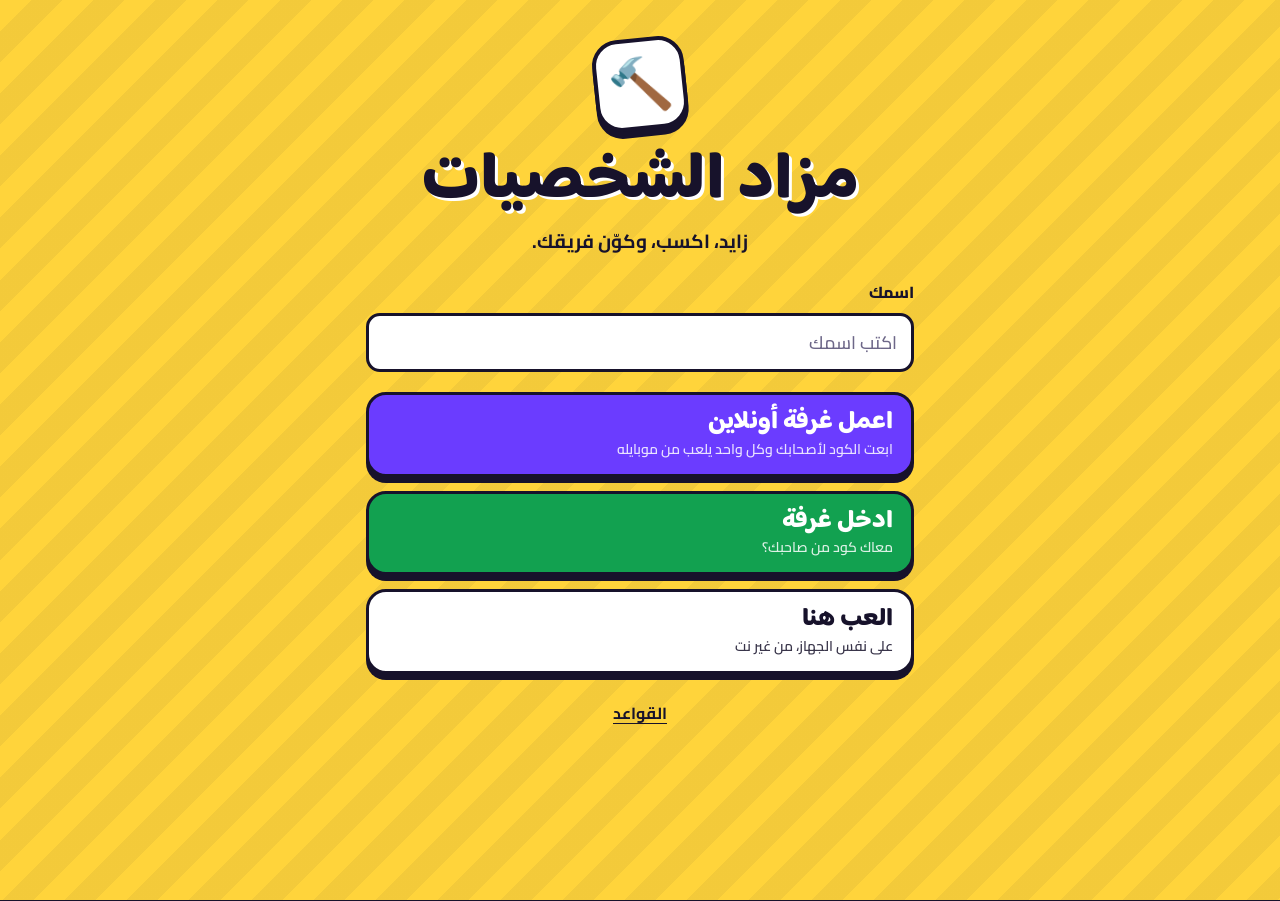
==== commit 429fbf8a: "Add files via upload" ====
--- a/index.html
+++ b/index.html
@@ -3,404 +3,883 @@
 <head>
 <meta charset="utf-8">
 <meta name="viewport" content="width=device-width,initial-scale=1,viewport-fit=cover">
-<meta name="theme-color" content="#0B3C40">
+<meta name="theme-color" content="#FFD43B">
 <title>مزاد الشخصيات</title>
-<meta name="description" content="لعبة مزاد: ميزانية ثابتة وشخصيات أنمي ولاعبين كورة وأكل وهدوم. زايد وكوّن فريقك.">
+<meta name="description" content="لعبة مزاد أونلاين مع أصحابك: أنمي وكورة وأكل وهدوم. ميزانية ثابتة، زايد وكوّن فريقك.">
 <meta property="og:title" content="مزاد الشخصيات">
-<meta property="og:description" content="كل واحد معاه ميزانية. زايد، اكسب، وكوّن فريقك.">
-<link rel="icon" href="data:image/svg+xml,%3Csvg xmlns='http://www.w3.org/2000/svg' viewBox='0 0 100 100'%3E%3Ctext y='.9em' font-size='90'%3E🔨%3C/text%3E%3C/svg%3E">
+<meta property="og:description" content="العب مزاد أنمي وكورة وأكل وهدوم مع أصحابك. اعمل غرفة وابعت الكود.">
+<link rel="manifest" href="manifest.webmanifest">
+<link rel="apple-touch-icon" href="icon-192.png">
+<link rel="icon" href="data:image/svg+xml,%3Csvg xmlns='http://www.w3.org/2000/svg' viewBox='0 0 100 100'%3E%3Crect width='100' height='100' rx='22' fill='%23FFD43B'/%3E%3Ctext x='50' y='72' font-size='62' text-anchor='middle'%3E🔨%3C/text%3E%3C/svg%3E">
 <link rel="preconnect" href="https://fonts.googleapis.com">
 <link rel="preconnect" href="https://fonts.gstatic.com" crossorigin>
-<link href="https://fonts.googleapis.com/css2?family=Lalezar&family=Readex+Pro:wght@400;500;600&display=swap" rel="stylesheet">
+<link href="https://fonts.googleapis.com/css2?family=Baloo+Bhaijaan+2:wght@500;700;800&family=Cairo:wght@500;700;800&display=swap" rel="stylesheet">
 <style>
-/* ===== الأساسيات ===== */
+/* ==========================================================
+   الشكل: ملصقات بحدود حبر سميكة وظلال مصمتة. كل نوع ليه "عالم"
+   بلونه ونقشته: أنمي (بنفسجي بنقط هاف تون)، كورة (أخضر بخطوط ملعب)،
+   أكل (أحمر بمربعات مطعم)، هدوم (أزرق بنسيج جينز). الرئيسية صفرا.
+   ========================================================== */
 :root{
-  --bg:#0B3C40; --panel:#11555A; --panel-2:#0D464B; --line:#2A8087;
-  --gold:#FFB627; --gold-deep:#B97800; --tomato:#F2503A; --linen:#FFF6E3;
-  --ink:#0C2427; --mist:#D6ECE9; --dim:#A9D0CC;
-  --display:"Lalezar","Readex Pro","Segoe UI",Tahoma,sans-serif;
-  --text:"Readex Pro","Segoe UI",Tahoma,"Noto Sans Arabic",system-ui,sans-serif;
-}
+  --ink:#17122B; --paper:#fff; --sun:#FFD43B; --sun-d:#E5B800; --red:#E5372C; --ok:#12A150;
+  --w:#F5C400; --w2:#C79B00; --soft:#FFF3B8; --on-w:#17122B;
+  --display:"Baloo Bhaijaan 2","Cairo","Segoe UI",Tahoma,sans-serif;
+  --text:"Cairo","Segoe UI",Tahoma,"Noto Sans Arabic",system-ui,sans-serif;
+  --pat:repeating-linear-gradient(135deg,#0000 0 22px,#17122B0d 22px 44px);
+}
+#app[data-w="home"]{--w:#FFD43B;--w2:#E5B800;--soft:#FFF3B8;--on-w:#17122B}
+#app[data-w="anime"]{--w:#6B3CFF;--w2:#4A22D6;--soft:#E9E1FF;--on-w:#fff;--pat:radial-gradient(#ffffff2e 2px,#0000 2.6px) 0 0/18px 18px}
+#app[data-w="sport"]{--w:#0A7F44;--w2:#06592F;--soft:#D4F2E1;--on-w:#fff;--pat:repeating-linear-gradient(90deg,#0000 0 56px,#ffffff14 56px 112px)}
+#app[data-w="food"]{--w:#D93A21;--w2:#A92913;--soft:#FFE0D8;--on-w:#fff;--pat:conic-gradient(#ffffff22 25%,#0000 0 50%,#ffffff22 0 75%,#0000 0) 0 0/56px 56px}
+#app[data-w="wear"]{--w:#2563FF;--w2:#173FB8;--soft:#DCE7FF;--on-w:#fff;--pat:repeating-linear-gradient(45deg,#ffffff14 0 2px,#0000 2px 11px),repeating-linear-gradient(-45deg,#0000001a 0 2px,#0000 2px 11px)}
 *{box-sizing:border-box}
 html{-webkit-text-size-adjust:100%;overflow-x:hidden}
-body{margin:0;min-height:100dvh;background:var(--bg);color:var(--mist);font:400 16px/1.55 var(--text);-webkit-tap-highlight-color:transparent}
+body{margin:0;min-height:100dvh;background:var(--ink);color:var(--ink);font:500 16px/1.5 var(--text);-webkit-tap-highlight-color:transparent}
+#app{overflow-x:clip;min-height:100dvh;background:var(--pat),var(--w);color:var(--on-w);transition:background-color .3s}
 button,input{font:inherit;color:inherit}
 button{touch-action:manipulation}
 [hidden]{display:none!important}
 .sr{position:absolute;width:1px;height:1px;overflow:hidden;clip:rect(0 0 0 0);white-space:nowrap}
-:focus-visible{outline:3px solid var(--linen);outline-offset:3px}
+:focus-visible{outline:4px solid #fff;outline-offset:2px;box-shadow:0 0 0 7px var(--ink)}
 .screen{min-height:100dvh;display:flex;flex-direction:column}
-.wrap{width:100%;max-width:560px;margin:0 auto;padding:0 16px 40px}
-
-/* ===== الخيمة: شريط السوق فوق كل شاشة ===== */
-.tent{position:relative;flex:none;height:20px;margin-bottom:14px;background:repeating-linear-gradient(90deg,var(--tomato) 0 26px,var(--linen) 26px 52px)}
-.tent::after{content:"";position:absolute;inset:100% 0 auto 0;height:13px;background:
-  radial-gradient(circle at 13px 0,var(--tomato) 13px,transparent 13.5px) 0 0/52px 13px,
-  radial-gradient(circle at 39px 0,var(--linen) 13px,transparent 13.5px) 0 0/52px 13px}
-
-/* ===== الأزرار ===== */
-.btn{display:inline-flex;align-items:center;justify-content:center;gap:8px;border:0;border-radius:14px;padding:14px 22px;background:var(--gold);color:var(--ink);font-weight:600;cursor:pointer;box-shadow:0 5px 0 var(--gold-deep);transition:transform .08s,box-shadow .08s}
-.btn:active{transform:translateY(4px);box-shadow:0 1px 0 var(--gold-deep)}
-.btn[disabled]{opacity:.45;cursor:not-allowed}
-.btn.big{width:100%;font-size:20px;padding:16px 22px}
-.btn.ghost{background:transparent;color:var(--linen);box-shadow:inset 0 0 0 2px var(--line)}
-.btn.ghost:active{transform:none;box-shadow:inset 0 0 0 2px var(--linen)}
-.btn.danger{background:var(--tomato);color:#fff;box-shadow:0 5px 0 #9b2a1a}
-.ib{flex:none;width:42px;height:42px;border:0;border-radius:12px;background:var(--panel);color:var(--linen);font-size:18px;cursor:pointer}
-.ib[aria-pressed="true"]{background:var(--gold);color:var(--ink)}
-
-/* ===== شاشة الإعدادات ===== */
-.hero{padding:22px 0 8px;text-align:center}
-.hero h1{margin:0;font:400 clamp(52px,15vw,78px)/1 var(--display);color:var(--gold);text-shadow:0 4px 0 #8a4f00}
-.hero p{margin:12px auto 0;max-width:28ch;font-size:18px;color:var(--mist)}
-.panel{margin-top:14px;padding:16px;border-radius:18px;background:var(--panel)}
-.panel h2{margin:0 0 12px;font:600 15px/1.3 var(--text);color:var(--dim)}
-.panel h2 small{font-weight:400}
+.wrap{width:100%;max-width:580px;margin:0 auto;padding:0 16px 40px}
+h1,h2,h3,h4{margin:0}
+.bar{display:flex;align-items:center;gap:10px;padding:14px 16px 6px;max-width:580px;width:100%;margin:0 auto}
+.bar h2{flex:1;font:800 26px/1.1 var(--display)}
+
+/* ----- أزرار وحقول ----- */
+.btn{--bg:var(--sun);display:inline-flex;align-items:center;justify-content:center;gap:8px;min-height:50px;padding:10px 22px;border:3px solid var(--ink);border-radius:16px;background:var(--bg);color:var(--ink);font:800 19px/1.1 var(--display);box-shadow:0 5px 0 var(--ink);cursor:pointer;transition:transform .08s,box-shadow .08s}
+.btn:active:not(:disabled){transform:translateY(4px);box-shadow:0 1px 0 var(--ink)}
+.btn:disabled{opacity:.45;cursor:not-allowed}
+.btn.white{--bg:#fff}.btn.red{--bg:var(--red);color:#fff}.btn.ink{--bg:var(--ink);color:#fff;border-color:#fff;box-shadow:0 5px 0 #fff}
+.btn.sm{min-height:40px;padding:6px 14px;font-size:16px;border-radius:13px;box-shadow:0 4px 0 var(--ink)}
+.btn.block{display:flex;width:100%}
+.ib{flex:none;width:44px;height:44px;border:3px solid var(--ink);border-radius:14px;background:#fff;color:var(--ink);font-size:19px;line-height:1;cursor:pointer;box-shadow:0 3px 0 var(--ink)}
+.ib:active{transform:translateY(2px);box-shadow:0 1px 0 var(--ink)}
+.ib[aria-pressed="false"]{opacity:.6}
+.ib{position:relative}
+.dot{position:absolute;inset-block-start:-7px;inset-inline-start:-7px;min-width:22px;height:22px;padding:0 5px;border-radius:99px;background:var(--red);color:#fff;font:800 13px/22px var(--display);text-align:center;border:2px solid var(--ink)}
+.inp{width:100%;min-height:50px;padding:10px 14px;border:3px solid var(--ink);border-radius:14px;background:#fff;color:var(--ink);font:700 18px var(--text);outline:0}
+.inp:focus{box-shadow:0 0 0 4px var(--sun)}
+.inp::placeholder{color:#6d6788;font-weight:500}
+.lnk{border:0;background:none;color:inherit;font:700 16px var(--text);text-decoration:underline;text-underline-offset:4px;cursor:pointer;padding:10px}
+
+/* ----- بطاقات ولوحات ----- */
+.panel{margin-top:16px;padding:14px;border:3px solid var(--ink);border-radius:22px;background:#fff;color:var(--ink);box-shadow:0 6px 0 var(--ink)}
+.panel>h3{margin:0 0 10px;font:800 21px/1.2 var(--display)}
+.panel>h3 small{font:500 14px var(--text);color:#5d5778}
+.row{display:flex;align-items:center;gap:10px}
+.row.sp{justify-content:space-between}
+.hint{margin:6px 0 0;font-size:14px;color:#5d5778}
+.chipb{border:2px solid var(--ink);border-radius:999px;padding:5px 14px;background:#fff;color:var(--ink);font:700 15px var(--text);cursor:pointer;white-space:nowrap}
+.chipb[aria-pressed="true"]{background:var(--w);color:var(--on-w);box-shadow:0 2px 0 var(--ink)}
+.chips{display:flex;flex-wrap:wrap;gap:8px}
+.tag{display:inline-block;padding:1px 10px;border:2px solid var(--ink);border-radius:999px;background:#fff;color:var(--ink);font-size:13px;font-weight:700;white-space:nowrap}
+.tag.r{background:var(--rc,#ddd)}
+
+/* ----- الأيقونة / الصورة ----- */
+.art{--h:200;display:grid;place-items:center;overflow:hidden;border:3px solid var(--ink);border-radius:16px;background:linear-gradient(160deg,hsl(var(--h) 85% 62%),hsl(calc(var(--h) + 40) 80% 46%));font-size:54px;line-height:1;color:#000}
+.art img{width:100%;height:100%;object-fit:cover}
+.art.q{background:repeating-linear-gradient(45deg,#2a2150 0 10px,#17122B 10px 20px);color:#FFD43B;font:800 56px var(--display)}
+
+/* ----- نوافذ وتنبيه ----- */
+dialog{width:calc(100% - 24px);max-width:540px;max-height:90dvh;padding:0;border:3px solid var(--ink);border-radius:24px;background:#fff;color:var(--ink);box-shadow:0 8px 0 var(--ink)}
+dialog::backdrop{background:#17122Bcc}
+.dlg{padding:18px}
+.dlg h3{margin:0 0 10px;font:800 28px/1.15 var(--display)}
+.dlg ul{margin:0 0 12px;padding-inline-start:22px}.dlg li{margin-bottom:6px}
+.dlg .btns{display:flex;flex-wrap:wrap;justify-content:flex-end;gap:10px;margin-top:14px}
+.toast{position:fixed;z-index:60;inset-inline:16px;bottom:calc(var(--dock-h,0px) + 18px + env(safe-area-inset-bottom));width:fit-content;max-width:calc(100% - 32px);margin-inline:auto;padding:10px 18px;border:3px solid var(--ink);border-radius:14px;background:#fff;color:var(--ink);font-weight:700;text-align:center;box-shadow:0 5px 0 var(--ink)}
+.banner{position:sticky;top:0;z-index:30;padding:8px 14px;border-bottom:3px solid var(--ink);background:var(--sun);color:var(--ink);font-weight:800;text-align:center}
+@keyframes pop{0%{transform:scale(.8);opacity:.4}60%{transform:scale(1.1)}100%{transform:none;opacity:1}}
+@keyframes bump{50%{transform:scale(1.08)}}
+@keyframes slam{0%{transform:translate(-50%,0) rotate(-8deg) scale(1.9);opacity:0}60%{opacity:1}100%{transform:translate(-50%,0) rotate(-8deg) scale(1)}}
+@keyframes flip{0%{transform:rotateY(0)}100%{transform:rotateY(180deg)}}
+@keyframes wob{0%,100%{transform:rotate(-1.5deg)}50%{transform:rotate(1.5deg)}}
+@media (prefers-reduced-motion:reduce){*,*::before,*::after{animation-duration:.01ms!important;animation-iteration-count:1!important;transition:none!important}}
+
+/* ===== الرئيسية والدخول والإعدادات ===== */
+.home{padding-top:max(26px,env(safe-area-inset-top))}
+.brand{text-align:center;padding:12px 0 4px}
+.logo{display:inline-grid;place-items:center;width:92px;height:92px;border:4px solid var(--ink);border-radius:26px;background:#fff;font-size:52px;box-shadow:0 7px 0 var(--ink);transform:rotate(-6deg)}
+.brand h1{margin:18px 0 0;font:800 clamp(46px,13.5vw,66px)/1.05 var(--display);color:var(--ink);text-shadow:3px 3px 0 #fff}
+.brand p{margin:6px 0 0;font:700 19px var(--text)}
+.field{display:block;margin-top:14px}
+.field>span{display:block;margin-bottom:6px;font:800 16px var(--text)}
+.panel .field:first-child{margin-top:0}
+.menu{display:grid;gap:14px;margin-top:20px}
+.mbtn{display:grid;gap:2px;padding:14px 18px;border:3px solid var(--ink);border-radius:20px;background:#fff;color:var(--ink);text-align:start;cursor:pointer;box-shadow:0 6px 0 var(--ink)}
+.mbtn b{font:800 25px/1.1 var(--display)}
+.mbtn small{font-size:14px;font-weight:600;opacity:.85}
+.mbtn:active{transform:translateY(5px);box-shadow:0 1px 0 var(--ink)}
+.mbtn.m2{background:#6B3CFF;color:#fff}.mbtn.m3{background:#12A150;color:#fff}.mbtn.m1{background:#fff}
+.home .lnk{display:block;margin:14px auto 0}
+.code{text-align:center;text-transform:uppercase;letter-spacing:.35em;font:800 34px/1 var(--display);direction:ltr}
+.room{text-align:center}.room .lab{font-weight:800}
+.roomcode{display:block;margin:2px 0 10px;font:800 58px/1 var(--display);letter-spacing:.16em;padding-inline-start:.16em}
+.room .row{justify-content:center}
+.center{text-align:center}.c{text-align:center}
+.foot{margin-top:18px}
 .seat{display:flex;align-items:center;gap:8px;margin-bottom:8px}
-.dot{flex:none;width:12px;height:36px;border-radius:6px;background:var(--pc)}
-.name{flex:1;min-width:0;padding:10px 12px;border:2px solid transparent;border-radius:12px;background:var(--panel-2);outline:0}
-.name::placeholder{color:var(--dim);opacity:.8}
-.name:focus{border-color:var(--pc)}
-.seg{display:inline-flex;gap:2px;padding:3px;border-radius:12px;background:var(--panel-2)}
-.seg button{border:0;border-radius:9px;padding:8px 12px;background:transparent;color:var(--dim);font-weight:500;cursor:pointer;white-space:nowrap}
-.seg button[aria-pressed="true"]{background:var(--linen);color:var(--ink);font-weight:600}
-.seg.wide{display:flex}
-.seg.wide button{flex:1;padding:10px 6px}
-.x{flex:none;width:34px;height:34px;border:0;border-radius:10px;background:transparent;color:var(--dim);font-size:22px;cursor:pointer}
-.add{width:100%;margin-top:2px;padding:10px;border:2px dashed var(--line);border-radius:12px;background:transparent;color:var(--dim);font-weight:500;cursor:pointer}
-.row{display:flex;align-items:center;justify-content:space-between;gap:12px;padding:9px 0}
-.row+.row{border-top:1px dashed #2a808799}
-.lbl{display:flex;align-items:center;gap:10px;font-weight:600;color:var(--linen)}
-.lbl small{display:block;font-weight:400;font-size:13px;color:var(--dim)}
-.ico{width:34px;text-align:center;font-size:24px}
-.step{display:flex;align-items:center;gap:6px}
-.step button{width:38px;height:38px;border:0;border-radius:12px;background:var(--panel-2);font-size:22px;line-height:1;cursor:pointer}
-.step button[disabled]{opacity:.35}
-.step output{min-width:30px;text-align:center;font:400 28px/1 var(--display);color:var(--gold)}
-.foot{display:grid;gap:12px;margin-top:20px}
-.note{margin:0;text-align:center;font-size:14px;color:var(--dim)}
+.seat .sw{flex:none;width:14px;height:42px;border:2px solid var(--ink);border-radius:8px;background:var(--pc)}
+.seat .nm{flex:1;min-width:0}
+.seat .nm .inp{min-height:44px;padding:6px 12px;font-size:17px}
+.seat .who{flex:1;min-width:0;font:800 19px/1.2 var(--display);overflow:hidden;text-overflow:ellipsis;white-space:nowrap}
+.seat .who small{font:700 13px var(--text);color:#5d5778}
+.seat .who.off{opacity:.5}
+.seg{display:inline-flex;border:2px solid var(--ink);border-radius:12px;overflow:hidden}
+.seg button{border:0;padding:9px 12px;background:#fff;color:var(--ink);font:700 14px var(--text);cursor:pointer;white-space:nowrap}
+.seg button[aria-pressed="true"]{background:var(--ink);color:#fff}
+.x{flex:none;width:40px;height:40px;border:2px solid var(--ink);border-radius:12px;background:#fff;color:var(--ink);font-size:20px;cursor:pointer}
+.adds{margin-top:4px}
+.catcard{--cw:#6B3CFF;margin-bottom:10px;overflow:hidden;border:3px solid var(--ink);border-radius:18px;background:#fff}
+.catcard[data-c="sport"]{--cw:#0A7F44}.catcard[data-c="food"]{--cw:#D93A21}.catcard[data-c="wear"]{--cw:#2563FF}
+.cathead{display:flex;align-items:center;gap:10px;width:100%;padding:10px 12px;border:0;background:var(--cw);color:#fff;text-align:start;cursor:pointer}
+.cathead .ico{font-size:30px;line-height:1}
+.cathead b{flex:1;font:800 22px var(--display)}
+.cathead .ck{display:grid;place-items:center;width:30px;height:30px;border:3px solid var(--ink);border-radius:9px;background:#fff;color:var(--ink);font-weight:800}
+.catcard[data-on="0"] .cathead{background:#e9e6f3;color:var(--ink)}
+.catcard[data-on="0"] .catbody{display:none}
+.catbody{padding:10px 12px 12px;border-top:3px solid var(--ink)}
+.catbody p{margin:0 0 8px;font-size:14px;color:#5d5778;font-weight:600}
+.step{display:flex;align-items:center;gap:10px;direction:ltr;width:fit-content}
+.step button{width:42px;height:42px;border:3px solid var(--ink);border-radius:12px;background:#fff;font:800 24px/1 var(--display);cursor:pointer}
+.step button:disabled{opacity:.35}
+.step output{min-width:34px;text-align:center;font:800 32px/1 var(--display)}
+.ro .adds,.ro .x,.ro .seg,.ro .cathead,.ro #su-budget,.ro #su-speed,.ro #su-sep,.ro .catbody button{pointer-events:none}
+.ro .adds,.ro .x{display:none}
+.ro .catbody .step button{opacity:.35}
 
 /* ===== مقدمة الجولة ===== */
-.intro{flex:1;display:grid;place-content:center;gap:14px;padding:24px;text-align:center}
-.intro .big-ico{font-size:84px;line-height:1}
-.intro h2{margin:0;font:400 clamp(40px,11vw,64px)/1.1 var(--display);color:var(--gold)}
-.intro p{margin:0 auto;max-width:34ch;font-size:18px}
-.intro .tag{color:var(--dim);font-size:15px}
-/* ===== شاشة المزاد ===== */
-.arena{flex:1;display:flex;flex-direction:column;width:100%;max-width:760px;margin:0 auto}
-.hud{display:flex;align-items:center;gap:8px;padding:0 12px 8px}
+.intro{flex:1;display:grid;align-content:center;justify-items:center;gap:12px;width:100%;max-width:520px;margin:0 auto;padding:26px 18px;text-align:center}
+.intro .big{font-size:100px;line-height:1;filter:drop-shadow(0 7px 0 #17122B80)}
+.intro h2{font:800 clamp(48px,14vw,72px)/1.05 var(--display);color:var(--on-w);text-shadow:4px 4px 0 var(--ink)}
+.intro .lead{margin:0;font:800 22px var(--text);color:var(--on-w);text-shadow:1px 2px 0 var(--ink)}
+.intro .blurb{max-width:34ch;margin:0;font-weight:700;color:var(--on-w);text-shadow:1px 1px 0 var(--ink)}
+.tips{display:grid;gap:8px;width:100%}
+.tip{padding:10px 14px;border:3px solid var(--ink);border-radius:16px;background:#fff;color:var(--ink);text-align:start;font-weight:700;box-shadow:0 4px 0 var(--ink)}
+.intro .hint{color:var(--on-w);text-shadow:1px 1px 0 var(--ink)}
+
+/* ===== المزاد ===== */
+.hud{display:flex;align-items:center;gap:8px;width:100%;max-width:760px;margin:0 auto;padding:10px 12px 6px}
 .ttl{flex:1;min-width:0}
-.ttl b{display:block;overflow:hidden;white-space:nowrap;text-overflow:ellipsis;font:400 24px/1.1 var(--display);color:var(--linen)}
-.ttl span{font-size:13px;color:var(--dim)}
-.roster{display:flex;gap:8px;overflow-x:auto;padding:4px 12px 12px;scrollbar-width:none}
+.ttl b{display:block;overflow:hidden;white-space:nowrap;text-overflow:ellipsis;font:800 25px/1.1 var(--display);color:var(--on-w);text-shadow:2px 2px 0 var(--ink)}
+.ttl span{font:700 13px var(--text);color:var(--on-w);text-shadow:1px 1px 0 var(--ink)}
+.roster{display:flex;gap:10px;overflow-x:auto;width:100%;max-width:760px;margin:0 auto;padding:10px 12px 12px;scrollbar-width:none}
 .roster::-webkit-scrollbar{display:none}
-.pl{flex:1 0 82px;display:grid;min-width:82px;padding:7px 9px;border:0;border-inline-start:6px solid var(--pc);border-radius:14px;background:var(--panel);color:var(--mist);text-align:start;cursor:pointer}
-.pl>*{min-width:0}
-.pl b{overflow:hidden;white-space:nowrap;text-overflow:ellipsis;font-size:14px;font-weight:600;color:var(--linen)}
-.bot{font-size:12px}
-@media (max-width:600px){.bot{display:none}}
-.pl span{white-space:nowrap;font-size:12px;color:var(--dim)}
-.pl em{font-style:normal;font-weight:600;color:var(--gold)}
-.pl.lead{box-shadow:0 0 0 3px var(--pc)}
-.pl.full{opacity:.6}
-
-.stage{position:relative;overflow:hidden;padding:0 12px 6px}
-.lot{--rc:var(--line);--h:180;position:relative;overflow:hidden;display:grid;grid-template-columns:112px 1fr;gap:14px;align-items:center;padding:14px;border-radius:20px;background:var(--panel);box-shadow:inset 0 0 0 3px var(--rc)}
-.lot::before{content:"";position:absolute;inset:0;pointer-events:none;background:linear-gradient(105deg,transparent 35%,#ffffff4d 50%,transparent 65%);transform:translateX(120%)}
-.lot.legend::before{animation:shine 1.4s .25s ease-out 1}
-.art{display:grid;place-items:center;width:112px;height:112px;overflow:hidden;border-radius:16px;font-size:62px;line-height:1;background:linear-gradient(160deg,hsl(var(--h) 72% 52%),hsl(calc(var(--h) + 35) 66% 30%))}
-.art img{width:100%;height:100%;object-fit:cover}
-.info{min-width:0}
-.info .nm{margin:0;font:400 clamp(34px,10vw,46px)/1.05 var(--display);color:var(--linen)}
-.chips{display:flex;flex-wrap:wrap;gap:6px;margin-top:6px}
-.chip{padding:2px 10px;border-radius:999px;background:var(--panel-2);color:var(--mist);font-size:13px;white-space:nowrap}
-.chip.r{background:var(--rc);color:var(--ink);font-weight:600}
-.meter{height:8px;margin-top:10px;overflow:hidden;border-radius:99px;background:var(--panel-2)}
-.meter i{display:block;width:var(--w);height:100%;border-radius:99px;background:var(--rc)}
-.stat{margin-top:6px;font-size:14px;color:var(--dim)}
-.stat b{color:var(--linen)}
-
-.bid{display:flex;align-items:center;justify-content:space-between;gap:12px;padding:10px 6px 0}
-.bid .lab{font-size:14px;color:var(--dim)}
-.price{font:400 clamp(64px,20vw,96px)/1 var(--display);color:var(--gold);text-shadow:0 4px 0 #8a4f00}
-.price.bump{animation:bump .25s}
-.who{display:inline-flex;align-items:center;gap:8px;padding:6px 14px;border-radius:999px;background:var(--pc,var(--panel));color:var(--ink);font-weight:600}
-.who.idle{background:var(--panel);color:var(--dim);font-weight:500}
-.call{min-height:1.3em;margin-top:2px;text-align:center;font:400 clamp(32px,9vw,46px)/1.2 var(--display);color:var(--linen)}
-.call.pop{animation:pop .3s ease-out}
-.call.last{color:#FF8A73}
-
-.stamp{position:absolute;z-index:2;left:50%;top:84px;transform:translate(-50%,0) rotate(-8deg);padding:4px 24px 8px;border:5px solid var(--pc);border-radius:14px;background:var(--linen);color:var(--ink);text-align:center;white-space:nowrap;box-shadow:0 6px 0 #0006;animation:slam .42s cubic-bezier(.2,1.4,.4,1) both}
-.stamp b{display:block;font:400 50px/1.1 var(--display);color:var(--tomato)}
-.stamp span{font-weight:600;font-size:15px}
-.stamp.none{--pc:var(--gold-deep)}
-.stamp.none b{color:var(--gold-deep);font-size:36px}
-.veil{position:absolute;inset:0 12px;z-index:3;display:grid;place-content:center;gap:12px;border-radius:20px;background:#0b3c40ed;text-align:center}
-.veil b{font:400 44px/1 var(--display);color:var(--gold)}
-
-.feed{flex:1 1 0;min-height:0;margin:8px 18px 0;padding:0;overflow:hidden;list-style:none;display:flex;flex-direction:column;flex-wrap:wrap;align-content:flex-start;gap:6px}
-.feed li{flex:none;width:100%;display:flex;align-items:center;gap:10px;padding:5px 12px;border-radius:10px;background:var(--panel-2);color:var(--mist);font-size:15px}
-.feed li:first-child{background:var(--panel);color:var(--linen)}
-.feed li:nth-child(n+3){opacity:.6}
-.feed i{flex:none;width:10px;height:10px;border-radius:50%;background:var(--pc)}
-.feed span{margin-inline-start:auto;font:400 20px/1 var(--display);color:var(--gold)}
-.dock{position:sticky;bottom:0;margin-top:auto;padding:14px 12px calc(12px + env(safe-area-inset-bottom));background:linear-gradient(to bottom,transparent,var(--bg) 24%)}
-.incs{display:flex;justify-content:center;gap:8px;margin-bottom:10px}
-.inc{min-width:56px;padding:8px 14px;border:0;border-radius:999px;background:var(--panel);color:var(--linen);font-weight:600;cursor:pointer}
-.inc[aria-pressed="true"]{background:var(--gold);color:var(--ink)}
-.paddles{display:grid;grid-template-columns:repeat(auto-fit,minmax(148px,1fr));gap:10px}
-.paddle{position:relative;display:grid;min-height:64px;padding:8px 14px;border:0;border-radius:16px;background:var(--pc);color:var(--ink);text-align:start;cursor:pointer;box-shadow:0 5px 0 color-mix(in srgb,var(--pc) 55%,#000);transition:transform .08s,box-shadow .08s,filter .15s}
-.paddle:active:not([disabled]){transform:translateY(4px);box-shadow:0 1px 0 color-mix(in srgb,var(--pc) 55%,#000)}
-.paddle .n{max-width:100%;overflow:hidden;white-space:nowrap;text-overflow:ellipsis;font-weight:600}
-.paddle .v{font:400 26px/1.15 var(--display)}
-.paddle .k{display:none;position:absolute;inset-block-start:8px;inset-inline-end:12px;font-size:12px;opacity:.6}
-.paddle[disabled]{filter:saturate(.3) brightness(.72);cursor:not-allowed}
-.paddle.leading{filter:none;box-shadow:0 0 0 4px var(--linen)}
-.watch{margin:0;text-align:center;color:var(--dim)}
-
-/* ===== النتيجة ===== */
-.res h2.t{margin:8px 0 4px;text-align:center;font:400 clamp(44px,12vw,64px)/1.1 var(--display);color:var(--gold);text-shadow:0 4px 0 #8a4f00}
-.res .sub{margin:0 0 18px;text-align:center;color:var(--dim)}
-.rank{display:grid;gap:14px}
-.team{padding:14px;border-radius:18px;border-top:8px solid var(--pc);background:var(--panel)}
-.team.first{background:var(--linen);color:var(--ink)}
-.team .hd{display:flex;align-items:center;gap:10px}
-.team .medal{font-size:30px;line-height:1}
-.team .tn{flex:1;min-width:0;overflow:hidden;white-space:nowrap;text-overflow:ellipsis;font:400 28px/1.2 var(--display);color:var(--linen)}
-.team.first .tn{color:var(--ink)}
-.team .sc{font:400 40px/1 var(--display);color:var(--gold)}
-.team.first .sc{color:var(--gold-deep)}
-.parts{display:flex;flex-wrap:wrap;gap:6px;margin-top:8px}
-.part{padding:2px 10px;border-radius:999px;background:var(--panel-2);color:var(--mist);font-size:13px}
-.team.first .part{background:#0c242716;color:var(--ink)}
-.part.good{background:var(--gold);color:var(--ink);font-weight:600}
-.tiles{display:grid;grid-template-columns:repeat(auto-fill,minmax(88px,1fr));gap:8px;margin-top:12px}
-.tile{--rc:var(--line);display:grid;gap:1px;min-width:0;padding:8px 6px 10px;border-radius:12px;background:hsl(var(--h) 48% 26%);box-shadow:inset 0 -5px 0 var(--rc);color:#fff;text-align:center}
-.tile .e{font-size:28px;line-height:1.15}
-.tile b{overflow:hidden;white-space:nowrap;text-overflow:ellipsis;font-size:14px;font-weight:600;line-height:1.3}
-.tile small{font-size:12px;color:#ffffffb8}
-.tile.empty{background:transparent;box-shadow:none;border:2px dashed var(--line);color:var(--dim)}
-.acts{display:grid;gap:10px;margin-top:22px}
-
-/* ===== النوافذ والتنبيه ===== */
-dialog{width:calc(100% - 24px);max-width:520px;max-height:88dvh;padding:0;border:0;border-radius:20px;background:var(--panel);color:var(--mist)}
-dialog::backdrop{background:#041c1ecc}
-.dlg{padding:18px}
-.dlg h3{margin:0 0 10px;font:400 30px/1.15 var(--display);color:var(--gold)}
-.dlg h4{margin:14px 0 0;font-size:14px;font-weight:600;color:var(--dim)}
-.dlg ul{margin:0 0 14px;padding-inline-start:20px}
-.dlg li{margin-bottom:6px}
-.dlg .btns{display:flex;flex-wrap:wrap;justify-content:flex-end;gap:10px;margin-top:14px}
-.toast{position:fixed;z-index:20;inset-inline:16px;bottom:calc(24px + env(safe-area-inset-bottom));width:fit-content;max-width:calc(100% - 32px);margin-inline:auto;padding:10px 18px;border-radius:12px;background:var(--linen);color:var(--ink);font-weight:600;text-align:center;box-shadow:0 6px 0 #0005}
-
-/* ===== حركة ===== */
-@keyframes pop{0%{transform:scale(.82);opacity:.5}60%{transform:scale(1.1)}100%{transform:none;opacity:1}}
-@keyframes bump{50%{transform:scale(1.07)}}
-@keyframes slam{0%{transform:translate(-50%,0) rotate(-8deg) scale(2.6);opacity:0}60%{opacity:1}100%{transform:translate(-50%,0) rotate(-8deg) scale(1)}}
-@keyframes shine{to{transform:translateX(-120%)}}
-@media (prefers-reduced-motion:reduce){*,*::before,*::after{animation:none!important;transition:none!important}}
-
-/* ===== شاشات أكبر ===== */
-@media (hover:hover) and (pointer:fine){.paddle .k{display:block}}
-@media (min-width:820px){
-  .lot{grid-template-columns:152px 1fr;gap:22px;padding:20px}
-  .art{width:152px;height:152px;font-size:84px}
-  .info .nm{font-size:56px}
-  .stamp{top:112px}
-  .rank{grid-template-columns:1fr 1fr}
-  .wrap.res-wrap{max-width:980px}
-}
-.tile .e img{width:40px;height:40px;object-fit:cover;border-radius:10px}
+.pl{position:relative;flex:1 0 84px;min-width:84px;display:grid;padding:6px 10px 7px;border:3px solid var(--ink);border-radius:14px;background:#fff;color:var(--ink);text-align:start;cursor:pointer;box-shadow:0 3px 0 var(--ink)}
+.pl::before{content:"";position:absolute;inset-block:0;inset-inline-start:0;width:9px;background:var(--pc);border-inline-end:2px solid var(--ink)}
+.pl>*{margin-inline-start:10px;min-width:0}
+.pl b{overflow:hidden;white-space:nowrap;text-overflow:ellipsis;font:800 15px/1.3 var(--text)}
+.pl span{white-space:nowrap;font:700 12px var(--text);color:#4d4766}
+.pl em{font-style:normal;color:var(--ink);font-weight:800}
+.pl.me{background:#fff7cf}
+.pl.full{opacity:.62}
+.pl .bd{position:absolute;inset-block-start:-11px;inset-inline-end:6px;margin:0;padding:0 8px;border:2px solid var(--ink);border-radius:99px;background:var(--sun);color:var(--ink);font:800 11px/18px var(--text)}
+.pl .bd.pa{background:#ddd}.pl .bd.of{background:var(--red);color:#fff}
+.stage{position:relative;overflow:hidden;flex:1;display:flex;flex-direction:column;gap:10px;width:100%;max-width:760px;margin:0 auto;padding:0 12px 10px;min-height:0}
+.lot{--rc:#ccc;--h:200;position:relative;display:grid;grid-template-columns:118px 1fr;gap:14px;align-items:center;overflow:hidden;padding:14px;border:3px solid var(--ink);border-radius:22px;background:#fff;color:var(--ink);box-shadow:0 6px 0 var(--ink)}
+.lot .art{width:118px;height:118px;font-size:64px;transform:rotate(-3deg)}
+.lot .nm{margin:0;font:800 clamp(32px,9.5vw,46px)/1.05 var(--display)}
+.lot .tags{display:flex;flex-wrap:wrap;gap:6px;margin-top:6px}
+.pw{display:flex;align-items:center;gap:8px;margin-top:10px;font-weight:800}
+.pw .meter{flex:1;height:14px;overflow:hidden;border:2px solid var(--ink);border-radius:99px;background:#eceaf5}
+.pw .meter i{display:block;width:var(--w);height:100%;background:var(--rc)}
+.lot::before{content:"";position:absolute;inset:0;pointer-events:none;background:linear-gradient(105deg,#0000 35%,#ffffffb0 50%,#0000 65%);transform:translateX(130%)}
+.lot.leg::before{animation:shine 1.3s .2s ease-out 1}
+@keyframes shine{to{transform:translateX(-130%)}}
+.board{display:flex;align-items:flex-end;justify-content:space-between;gap:10px;padding:0 4px}
+.price-box{display:grid}
+.price-box .lab{font:800 14px var(--text);color:var(--on-w);text-shadow:1px 1px 0 var(--ink)}
+.price-box b{font:800 clamp(66px,19vw,96px)/.95 var(--display);color:var(--sun);text-shadow:-3px -3px 0 var(--ink),3px -3px 0 var(--ink),-3px 3px 0 var(--ink),3px 3px 0 var(--ink),0 7px 0 var(--ink)}
+.price-box b.bump{animation:bump .25s}
+#a-lead{display:inline-flex;align-items:center;gap:8px;max-width:50%;padding:6px 16px;border:3px solid var(--ink);border-radius:999px;background:var(--pc,#fff);color:var(--ink);font:800 19px var(--text);box-shadow:0 4px 0 var(--ink);overflow:hidden;white-space:nowrap;text-overflow:ellipsis}
+#a-lead.idle{background:#fff;color:#5d5778;font-weight:700}
+.status{min-height:2.3em;margin-top:-2px;text-align:center;font:800 clamp(28px,8vw,40px)/1.15 var(--display);color:var(--on-w);text-shadow:2px 3px 0 var(--ink)}
+.status.pop{animation:pop .3s ease-out}
+.status.hot{color:var(--sun)}
+.timer{height:12px;overflow:hidden;border:3px solid var(--ink);border-radius:99px;background:#17122B88}
+.timer i{display:block;height:100%;width:100%;background:var(--sun);transform-origin:right center}
+.feed{display:grid;gap:6px;margin:0;padding:0;list-style:none;overflow:hidden}
+.feed li{display:flex;align-items:center;gap:10px;padding:4px 12px;border:2px solid var(--ink);border-radius:12px;background:#fff;color:var(--ink);font-weight:800}
+.feed li:nth-child(n+2){opacity:.78}.feed li:nth-child(n+4){display:none}
+.feed i{flex:none;width:12px;height:12px;border:2px solid var(--ink);border-radius:50%;background:var(--pc)}
+.feed span{margin-inline-start:auto;font:800 20px var(--display)}
+.stamp{position:absolute;z-index:4;left:50%;top:112px;padding:2px 28px 8px;border:5px solid var(--pc,var(--red));border-radius:16px;background:#fff;color:var(--ink);text-align:center;white-space:nowrap;box-shadow:0 7px 0 var(--ink);animation:slam .45s cubic-bezier(.2,1.4,.4,1) both}
+.stamp b{display:block;font:800 54px/1.1 var(--display);color:var(--red)}
+.stamp span{font:800 17px var(--text)}
+.stamp.none b{color:#8a6d00;font-size:38px}
+.veil{position:absolute;inset:0 12px;z-index:6;display:grid;place-content:center;gap:12px;border-radius:22px;background:#17122Bec;text-align:center}
+.veil b{font:800 48px/1 var(--display);color:var(--sun)}
+.dock{position:sticky;bottom:0;z-index:5;margin-top:auto;padding:12px 12px calc(12px + env(safe-area-inset-bottom));border-top:4px solid #fff;background:var(--ink);color:#fff}
+.dock>*{max-width:760px;margin-inline:auto}
+.dock .btn{box-shadow:0 5px 0 #000;border-color:#000}
+.dock .btn:active:not(:disabled){box-shadow:0 1px 0 #000}
+#a-who{display:flex;gap:8px;margin-bottom:8px;overflow-x:auto}
+#a-who button{flex:none;display:flex;align-items:center;gap:6px;padding:4px 12px 4px 8px;border:2px solid #fff;border-radius:999px;background:transparent;color:#fff;font:800 14px var(--text);cursor:pointer}
+#a-who button i{width:14px;height:14px;border:2px solid #fff;border-radius:50%;background:var(--pc)}
+#a-who button[aria-pressed="true"]{background:#fff;color:var(--ink)}
+.dmsg{margin-block:0 8px;text-align:center;font:800 17px/1.3 var(--text)}
+.dmsg.turn{color:var(--sun)}
+.amt{display:flex;align-items:center;gap:8px;direction:ltr}
+.amt .ib{width:52px;height:52px;border-color:#000;box-shadow:0 3px 0 #000;font:800 26px var(--display)}
+.amt .inp{flex:1;min-width:0;min-height:56px;text-align:center;border-color:#000;font:800 34px/1 var(--display)}
+.quick{display:flex;gap:8px;margin-block:8px}
+.quick button{flex:1;min-height:42px;border:2px solid #fff;border-radius:12px;background:transparent;color:#fff;font:800 16px var(--text);cursor:pointer}
+.quick button:active{background:#fff3;}
+.acts{display:grid;grid-template-columns:1.5fr 1fr;gap:10px}
+.acts.col{grid-template-columns:1fr;margin-top:18px}
+.acts .btn{min-height:56px}
+.dock.off .amt,.dock.off .quick,.dock.off .acts{display:none}
+@media (min-width:820px){.lot{grid-template-columns:150px 1fr;padding:20px}.lot .art{width:150px;height:150px;font-size:82px}.lot .nm{font-size:56px}.stamp{top:136px}}
+.dmsg span{display:block}
+.dmsg small{display:block;margin-top:2px;font:600 13px/1.35 var(--text);color:#fff;opacity:.85}
+@media (max-width:360px){.lot{grid-template-columns:92px 1fr;gap:10px;padding:12px}.lot .art{width:92px;height:92px;font-size:50px}.lot .nm{font-size:30px}.hud{gap:6px}.ib{width:40px;height:40px}}
+.lot .tags .tag{white-space:normal;text-align:center;line-height:1.3}
+
+/* ===== الصور والخانات ===== */
+.art{position:relative}
+.art .em{position:relative;z-index:0}
+.art img{position:absolute;inset:0;z-index:1;width:100%;height:100%;object-fit:cover}
+.art.has-img .em{visibility:hidden}
+.slot{display:grid;justify-items:center;align-content:start;gap:3px;min-width:0;text-align:center}
+.slot .art{width:100%;aspect-ratio:1;font-size:36px;border-radius:14px}
+.slot b{max-width:100%;overflow:hidden;white-space:nowrap;text-overflow:ellipsis;font:800 14px/1.25 var(--text)}
+.slot small{max-width:100%;overflow:hidden;white-space:nowrap;text-overflow:ellipsis;font:700 12px var(--text);color:#4d4766}
+.slot .pr{display:inline-block;min-width:26px;padding:0 7px;border:2px solid var(--ink);border-radius:99px;background:var(--rc,#ddd);color:var(--ink);font:800 12px/18px var(--display)}
+.slot.empty .art{border-style:dashed;background:repeating-linear-gradient(45deg,#f3f0fb 0 8px,#fff 8px 16px);color:#9a94b3;font-size:26px}
+.slot.empty b{color:#8a84a3;font-weight:600}
+.slot .art.q{font-size:40px}
+.slot.mine .art{box-shadow:0 0 0 3px var(--sun)}
+
+/* ===== شاشة الفريق ===== */
+#d-team .dlg h3{display:flex;align-items:center;gap:10px}
+#d-team .dlg h3 i{flex:none;width:16px;height:30px;border:2px solid var(--ink);border-radius:8px;background:var(--pc)}
+#d-team .dlg h3 small{margin-inline-start:auto;font:800 16px var(--text);color:#5d5778}
+.tabs{margin-bottom:12px}
+.tm{margin-top:4px}
+.agrid{display:grid;grid-template-columns:repeat(3,1fr);gap:10px}
+.pitch{position:relative;display:grid;gap:12px;padding:16px 8px;border:3px solid var(--ink);border-radius:18px;background:repeating-linear-gradient(0deg,#0A7F44 0 46px,#0c9150 46px 92px)}
+.pitch::before{content:"";position:absolute;inset:7px;border:2px solid #ffffffb0;border-radius:10px;pointer-events:none}
+.prow{display:flex;justify-content:space-around;gap:4px}
+.pslot{display:grid;justify-items:center;gap:2px;width:64px;min-width:0}
+.pslot .art{width:54px;height:54px;border-radius:50%;font-size:28px}
+.pslot b{max-width:100%;overflow:hidden;white-space:nowrap;text-overflow:ellipsis;color:#fff;text-shadow:1px 1px 0 var(--ink),-1px 1px 0 var(--ink);font:800 12px/1.2 var(--text)}
+.pslot .pr{padding:0 6px;border:2px solid var(--ink);border-radius:99px;background:var(--rc,#ddd);color:var(--ink);font:800 11px/16px var(--display)}
+.pslot.empty .art{border:3px dashed #ffffffcc;background:#ffffff22;color:#fff}
+.pslot.empty b{color:#ffffffd0;font-weight:600}
+.kr{margin-top:12px}
+.kr:first-child{margin-top:0}
+.kr h4{display:flex;align-items:center;gap:6px;margin:0 0 6px;font:800 15px var(--text)}
+.kr h4 small{margin-inline-start:auto;font:700 12px var(--text);color:#5d5778}
+.cells{display:grid;grid-template-columns:repeat(auto-fill,minmax(88px,1fr));gap:8px}
+.cells .slot .art{font-size:32px}
+.sum{display:flex;flex-wrap:wrap;gap:6px;margin-top:12px}
+.sum .tag.b{background:var(--sun);font-weight:800}
+.sum .tag.g{background:#d4f2e1}
+.rcps{display:grid;gap:6px;margin-top:12px}
+.rcp{display:grid;grid-template-columns:1fr auto;align-items:center;gap:2px 10px;padding:6px 10px;border:2px solid var(--ink);border-radius:12px;background:#fff;font:700 14px var(--text)}
+.rcp .bar{grid-column:1/-1;height:8px;overflow:hidden;border:2px solid var(--ink);border-radius:99px;background:#eceaf5}
+.rcp .bar i{display:block;width:var(--w);height:100%;background:#8a84a3}
+.rcp.done{background:#d4f2e1}.rcp.done .bar i{background:var(--ok)}
+.rcp b{font-weight:800}
+.empty-note{margin:8px 0 0;color:#5d5778;font-weight:600;text-align:center}
+
+/* ===== الشخصيات المخفية ===== */
+.rv-head{padding:24px 0 6px;text-align:center;color:var(--on-w)}
+.giftbig{font-size:66px;line-height:1;animation:wob 1.6s ease-in-out infinite}
+.rv-head h2{margin-top:6px;font:800 clamp(34px,10vw,46px)/1.1 var(--display);text-shadow:3px 3px 0 var(--ink)}
+.rv-head p{max-width:34ch;margin:8px auto 0;font-weight:700;text-shadow:1px 1px 0 var(--ink)}
+.rv-list{display:grid;gap:14px;margin:14px 0 18px}
+.rvc{display:grid;grid-template-columns:1fr 1fr;gap:6px 12px;padding:12px;border:3px solid var(--ink);border-radius:20px;background:#fff;color:var(--ink);box-shadow:0 5px 0 var(--ink)}
+.rvc header{grid-column:1/-1;display:flex;align-items:center;gap:8px;font:800 19px var(--display)}
+.rvc header i{width:14px;height:24px;border:2px solid var(--ink);border-radius:7px;background:var(--pc)}
+.rvc .cap{display:block;margin-bottom:4px;text-align:center;font:800 13px var(--text);color:#5d5778}
+.rvc .side{min-width:0}
+.rvc .lost .art{filter:grayscale(.5);opacity:.85}
+.rvc .gift.new .art{animation:turn .55s ease-out}
+.verdict{grid-column:1/-1;display:flex;align-items:center;justify-content:center;gap:8px;min-height:44px;padding:4px 12px;border:3px solid var(--ink);border-radius:14px;background:#eceaf5;text-align:center;font:800 20px var(--display)}
+.verdict.up{background:#b8f0cf;animation:pop .45s ease-out}
+.verdict.down{background:#ffd0cb;animation:pop .45s ease-out}
+.verdict.eq{background:#fff3b8;animation:pop .45s ease-out}
+@keyframes turn{0%{transform:rotateY(90deg) scale(.8)}100%{transform:none}}
+
+/* ===== ترتيب الجولة والنتيجة ===== */
+.se-head,.res-head{padding:26px 0 4px;text-align:center;color:var(--on-w)}
+.se-head h2{margin-top:6px;font:800 clamp(34px,10vw,48px)/1.1 var(--display);text-shadow:3px 3px 0 var(--ink)}
+.se-head .tag{font-weight:800}
+.crown{font-size:72px;line-height:1;animation:wob 1.8s ease-in-out infinite}
+.res-head h2{font:800 clamp(34px,10vw,52px)/1.1 var(--display);text-shadow:3px 3px 0 var(--ink)}
+.res-head p{margin:6px 0 0;font-weight:800;text-shadow:1px 1px 0 var(--ink)}
+.rank{display:grid;gap:12px;margin:16px 0 18px}
+.rk{--pc:#ccc;position:relative;overflow:hidden;padding:12px 14px;border:3px solid var(--ink);border-radius:18px;background:#fff;color:var(--ink);box-shadow:0 5px 0 var(--ink)}
+.rk::before{content:"";position:absolute;inset-block:0;inset-inline-start:0;width:10px;background:var(--pc);border-inline-end:2px solid var(--ink)}
+.rk>*{margin-inline-start:10px}
+.rk header{display:flex;align-items:center;gap:10px}
+.rk .pos{flex:none;display:grid;place-items:center;width:40px;height:40px;border:3px solid var(--ink);border-radius:12px;background:#eceaf5;font:800 22px var(--display)}
+.rk.r1 .pos{background:#FFC83D}.rk.r2 .pos{background:#dfe5ec}.rk.r3 .pos{background:#f0b27a}
+.rk .who{flex:1;min-width:0;overflow:hidden;white-space:nowrap;text-overflow:ellipsis;font:800 22px var(--display)}
+.rk .tot{flex:none;font:800 36px/1 var(--display)}
+.rk .brk{display:flex;flex-wrap:wrap;gap:6px;margin-top:8px}
+.rk .tag.g{background:#d4f2e1}.rk .tag.p{background:#e9e1ff}
+.rk .more{display:flex;align-items:center;justify-content:space-between;gap:8px;margin-top:6px;font-size:14px;color:#5d5778;font-weight:700}
+.rk .more .lnk{padding:4px 0;font-size:15px;color:#3a2bb8}
+.rk.win{background:#fff8d8}
+.acts.col .btn{min-height:54px}
+.res-wrap{padding-top:6px}
+.rvc .slot{width:100%;max-width:128px;margin-inline:auto}
+.rvc .slot .art{font-size:44px}
+.agrid{grid-template-columns:repeat(var(--cols,3),1fr)}
+/* صفوف الأكل والهدوم */
+.lns{display:grid;gap:8px}
+.ln{display:grid;grid-template-columns:54px 1fr auto;align-items:center;gap:10px;padding:6px 10px 6px 8px;border:2px solid var(--ink);border-radius:14px;background:#fff}
+.ln .art{width:54px;height:54px;border-radius:12px;font-size:28px}
+.ln .meta{display:grid;min-width:0;line-height:1.3}
+.ln .kl{font:700 12px var(--text);color:#5d5778}
+.ln b{overflow:hidden;white-space:nowrap;text-overflow:ellipsis;font:800 16px var(--text)}
+.ln small{overflow:hidden;white-space:nowrap;text-overflow:ellipsis;font:600 12px var(--text);color:#4d4766}
+.ln .pr{min-width:38px;padding:2px 8px;border:2px solid var(--ink);border-radius:99px;background:var(--rc,#ddd);color:var(--ink);text-align:center;font:800 16px/1.2 var(--display)}
+.ln.empty{border-style:dashed;background:repeating-linear-gradient(45deg,#f6f3fd 0 8px,#fff 8px 16px)}
+.ln.empty .art{border-style:dashed;background:#fff;color:#9a94b3}
+.ln.empty b{color:#8a84a3;font-weight:600}
+
+/* ===== الشات ===== */
+.sheet{position:fixed;inset:0;z-index:50;display:flex;align-items:flex-end;justify-content:center;background:#17122Bb5}
+.sheet-card{display:flex;flex-direction:column;width:100%;max-width:560px;height:min(80dvh,660px);overflow:hidden;border:3px solid var(--ink);border-bottom:0;border-radius:24px 24px 0 0;background:#fff;color:var(--ink)}
+.sheet-card>header{display:flex;align-items:center;justify-content:space-between;padding:10px 14px;border-bottom:3px solid var(--ink);background:var(--sun)}
+.sheet-card>header h3{font:800 24px var(--display)}
+.msgs{flex:1;display:flex;flex-direction:column;gap:8px;overflow-y:auto;padding:12px;background:#f6f3ff}
+.msgs .none{margin:auto;color:#6d6788;font-weight:600;text-align:center}
+.msg{position:relative;align-self:flex-start;max-width:86%;padding:6px 12px 8px;border:2px solid var(--ink);border-radius:14px 14px 14px 4px;background:#fff;box-shadow:0 3px 0 var(--ink)}
+.msg.mine{align-self:flex-end;border-radius:14px 14px 4px 14px;background:#fff3b8}
+.msg>b{display:block;font:800 13px var(--text);color:var(--pc,#3a2bb8)}
+.msg p{margin:0;overflow-wrap:anywhere;font-weight:600;white-space:pre-wrap}
+.msg .q{margin:3px 0 4px;padding:2px 8px;border-inline-start:4px solid var(--pc,#8a84a3);border-radius:6px;background:#0000000d;font-size:13px}
+.msg .q b{display:block;font-weight:800;color:#4d4766}
+.msg .q span{display:block;overflow:hidden;white-space:nowrap;text-overflow:ellipsis;color:#4d4766}
+.msg .rp{position:absolute;inset-block-start:-10px;inset-inline-end:-6px;width:28px;height:28px;border:2px solid var(--ink);border-radius:50%;background:#fff;color:var(--ink);font-size:14px;line-height:1;cursor:pointer;opacity:.85}
+.msg.hl{animation:pop .4s ease-out}
+.replying{display:flex;align-items:center;gap:8px;padding:6px 12px;border-top:3px solid var(--ink);background:#e9e1ff}
+.replying>div{flex:1;min-width:0;padding-inline-start:8px;border-inline-start:4px solid var(--ink)}
+.replying b{display:block;font:800 13px var(--text)}
+.replying span{display:block;overflow:hidden;white-space:nowrap;text-overflow:ellipsis;font-size:14px}
+.emo{display:flex;gap:6px;padding:6px 12px 0;overflow-x:auto}
+.emo button{flex:none;width:40px;height:36px;border:2px solid var(--ink);border-radius:10px;background:#fff;font-size:20px;line-height:1;cursor:pointer}
+.composer{display:flex;gap:8px;padding:8px 12px calc(10px + env(safe-area-inset-bottom))}
+.composer .inp{min-height:46px}
+
+/* ===== متفرقات ===== */
+.banner.bad{background:#ffd0cb}
+.veil .btn{justify-self:center}
+.veil p{margin:0;color:#fff;font-weight:700}
+.badge-mini{display:inline-block;margin-inline-start:6px;padding:0 8px;border:2px solid var(--ink);border-radius:99px;background:#fff;font:800 12px/18px var(--text)}
+@media (max-width:380px){.pitch .pslot{width:56px}.pslot .art{width:48px;height:48px}.rk .tot{font-size:30px}}
+.fab{position:fixed;z-index:40;inset-inline-start:14px;bottom:calc(16px + env(safe-area-inset-bottom));width:54px;height:54px;font-size:25px}
 </style>
 </head>
 <body>
-<main>
-  <section id="s-setup" class="screen" hidden>
-    <div class="tent"></div>
-    <div class="wrap">
-      <header class="hero">
-        <h1>مزاد الشخصيات</h1>
-        <p>كل واحد معاه ميزانية. زايد، اكسب، وكوّن فريقك.</p>
-      </header>
-      <section class="panel"><h2>اللاعبين</h2><div id="seats"></div><button class="add" id="add-seat" type="button">+ ضيف لاعب</button></section>
-      <section class="panel"><h2>الميزانية لكل لاعب</h2><div class="seg wide" id="budget"></div></section>
-      <section class="panel"><h2>كل لاعب ياخد كام من كل نوع <small>(صفر يشيل النوع)</small></h2><div id="slots"></div></section>
-      <section class="panel"><h2>سرعة الدلّال</h2><div class="seg wide" id="speed"></div></section>
-      <div class="foot">
-        <button class="btn big" id="start" type="button">ابدأ المزاد</button>
-        <button class="btn ghost" id="rules" type="button">القواعد</button>
-        <p class="note" id="sum"></p>
-      </div>
+<div id="app" data-w="home">
+
+<section id="s-home" class="screen" hidden>
+  <div class="wrap home">
+    <header class="brand">
+      <div class="logo" aria-hidden="true">🔨</div>
+      <h1>مزاد الشخصيات</h1>
+      <p>زايد، اكسب، وكوّن فريقك.</p>
+    </header>
+    <label class="field"><span>اسمك</span><input id="h-name" class="inp" maxlength="14" placeholder="اكتب اسمك" autocomplete="nickname"></label>
+    <nav class="menu" aria-label="طريقة اللعب">
+      <button id="m-back" class="mbtn m3" type="button" hidden><b>ارجع لغرفتك</b><small id="m-back-s"></small></button>
+      <button id="m-host" class="mbtn m2" type="button"><b>اعمل غرفة أونلاين</b><small>ابعت الكود لأصحابك وكل واحد يلعب من موبايله</small></button>
+      <button id="m-join" class="mbtn m3" type="button"><b>ادخل غرفة</b><small>معاك كود من صاحبك؟</small></button>
+      <button id="m-local" class="mbtn m1" type="button"><b>العب هنا</b><small>على نفس الجهاز، من غير نت</small></button>
+    </nav>
+    <button id="m-rules" class="lnk" type="button">القواعد</button>
+  </div>
+</section>
+
+<section id="s-join" class="screen" hidden>
+  <header class="bar"><button class="ib" id="j-back" type="button" aria-label="رجوع">→</button><h2>ادخل غرفة</h2></header>
+  <div class="wrap">
+    <div class="panel">
+      <label class="field"><span>كود الغرفة</span><input id="j-code" class="inp code" maxlength="5" autocapitalize="characters" autocomplete="off" spellcheck="false" placeholder="ABCDE"></label>
+      <label class="field"><span>اسمك</span><input id="j-name" class="inp" maxlength="14" placeholder="اكتب اسمك"></label>
+      <button id="j-go" class="btn block" type="button">ادخل</button>
+      <p id="j-msg" class="hint" role="status"></p>
     </div>
-  </section>
-
-  <section id="s-intro" class="screen" hidden>
-    <div class="tent"></div>
-    <div class="intro">
-      <div class="big-ico" id="i-ico"></div>
-      <div class="tag" id="i-tag"></div>
-      <h2 id="i-name"></h2>
-      <p id="i-text"></p>
-      <button class="btn big" id="i-go" type="button">يلا</button>
+  </div>
+</section>
+
+<section id="s-setup" class="screen" hidden>
+  <header class="bar"><button class="ib" id="su-back" type="button" aria-label="رجوع">→</button><h2 id="su-title">الإعدادات</h2><button class="ib" id="su-chat" type="button" aria-label="الشات" hidden>💬<i class="dot" id="su-unread" hidden>0</i></button></header>
+  <div class="wrap">
+    <div class="panel room" id="su-room" hidden>
+      <span class="lab">كود الغرفة</span>
+      <b class="roomcode" id="su-code" dir="ltr"></b>
+      <div class="row"><button class="btn sm white" id="su-copy" type="button">انسخ الرابط</button><button class="btn sm" id="su-share" type="button" hidden>شارك</button></div>
     </div>
-  </section>
-
-  <section id="s-auction" class="screen" hidden>
-    <div class="tent"></div>
-    <div class="arena">
-      <div class="hud">
-        <div class="ttl"><b id="h-round"></b><span id="h-lot"></span></div>
-        <button class="ib" id="b-pause" type="button" aria-label="إيقاف مؤقت">⏸</button>
-        <button class="ib" id="b-sound" type="button" aria-label="الصوت" aria-pressed="true">🔊</button>
-        <button class="ib" id="b-quit" type="button" aria-label="خروج">✕</button>
-      </div>
-      <div class="roster" id="roster"></div>
-      <div class="stage" id="stage">
-        <div class="lot" id="lot"></div>
-        <div class="bid">
-          <div><div class="lab">السعر الحالي</div><div class="price" id="price">0</div></div>
-          <div class="who idle" id="who">مين يفتح؟</div>
-        </div>
-        <div class="call" id="call"></div>
-      </div>
-      <ul class="feed" id="feed" aria-hidden="true"></ul>
-      <div class="dock" id="dock">
-        <div class="incs" id="incs"></div>
-        <div class="paddles" id="paddles"></div>
-        <p class="watch" id="watch" hidden>الكمبيوتر بس اللي بيلعب. اتفرج.</p>
-      </div>
+    <section class="panel"><h3>اللاعبين <small id="su-count"></small></h3><div id="su-seats"></div><div class="row adds" id="su-adds"><button class="chipb" id="su-add-human" type="button">+ لاعب</button><button class="chipb" id="su-add-bot" type="button">+ كمبيوتر</button></div></section>
+    <section class="panel"><h3>هنلعب إيه؟ <small>(كل نوع جولة لوحده)</small></h3><div id="su-cats"></div></section>
+    <section class="panel"><h3>الميزانية لكل لاعب</h3><div class="chips" id="su-budget"></div>
+      <label class="row sp switch"><span>ميزانية جديدة لكل نوع<small class="hint" style="display:block">لو قفلتها: ميزانية واحدة للكل</small></span><button id="su-sep" class="chipb" type="button" aria-pressed="true">شغّال</button></label></section>
+    <section class="panel"><h3>سرعة الدلّال</h3><div class="chips" id="su-speed"></div></section>
+    <div class="foot"><button class="btn block" id="su-start" type="button">ابدأ المزاد</button><p class="hint center" id="su-msg" role="status"></p></div>
+  </div>
+</section>
+
+<section id="s-intro" class="screen" hidden>
+  <div class="intro">
+    <div class="big" id="i-ico" aria-hidden="true"></div>
+    <span class="tag" id="i-tag"></span>
+    <h2 id="i-name"></h2>
+    <p class="lead" id="i-label"></p>
+    <div class="chips c" id="i-kinds"></div>
+    <p class="blurb" id="i-blurb"></p>
+    <div class="tips" id="i-tips"></div>
+    <button class="btn block" id="i-go" type="button">يلا</button>
+    <p class="hint c" id="i-wait"></p>
+  </div>
+</section>
+
+<section id="s-auction" class="screen" hidden>
+  <div class="hud">
+    <button class="ib" id="a-quit" type="button" aria-label="خروج">✕</button>
+    <div class="ttl"><b id="a-title"></b><span id="a-sub"></span></div>
+    <button class="ib" id="a-pause" type="button" aria-label="إيقاف مؤقت">⏸</button>
+    <button class="ib" id="a-sound" type="button" aria-label="الصوت" aria-pressed="true">🔊</button>
+    <button class="ib" id="a-chat" type="button" aria-label="الشات" hidden>💬<i class="dot" id="a-unread" hidden>0</i></button>
+  </div>
+  <div class="roster" id="a-roster"></div>
+  <div class="stage" id="a-stage">
+    <article class="lot" id="a-lot"></article>
+    <div class="board">
+      <div class="price-box"><span class="lab">السعر الحالي</span><b id="a-price">0</b></div>
+      <div class="lead idle" id="a-lead">مين يفتح؟</div>
     </div>
-  </section>
-
-  <section id="s-results" class="screen" hidden>
-    <div class="tent"></div>
-    <div class="wrap res-wrap res">
-      <h2 class="t">النتيجة</h2>
-      <p class="sub" id="r-sub"></p>
-      <div class="rank" id="rank"></div>
-      <div class="acts">
-        <button class="btn big" id="r-again" type="button">العب تاني</button>
-        <button class="btn ghost" id="r-copy" type="button">انسخ النتيجة</button>
-        <button class="btn ghost" id="r-setup" type="button">رجوع للإعدادات</button>
-      </div>
+    <div class="status" id="a-status"></div>
+    <div class="timer" id="a-timer" hidden><i></i></div>
+    <ul class="feed" id="a-feed" aria-hidden="true"></ul>
+  </div>
+  <div class="dock" id="a-dock">
+    <div class="who" id="a-who" hidden></div>
+    <p class="dmsg" id="a-msg"></p>
+    <div class="amt" id="a-amt"><button class="ib" id="a-minus" type="button" aria-label="أقل">−</button><input id="a-input" class="inp" inputmode="numeric" pattern="[0-9]*" autocomplete="off" aria-label="السعر"><button class="ib" id="a-plus" type="button" aria-label="أكتر">+</button></div>
+    <div class="quick" id="a-quick"></div>
+    <div class="acts"><button class="btn" id="a-bid" type="button">زايد</button><button class="btn white" id="a-pass" type="button">سيبه ياخده</button></div>
+  </div>
+</section>
+
+<section id="s-reveal" class="screen" hidden>
+  <div class="wrap">
+    <header class="rv-head"><div class="giftbig" aria-hidden="true">🎁</div><h2>الشخصيات المخفية</h2><p>اللي خسر بفارق خد شخصية سرية. هنشوف طلعت أقوى ولا أضعف.</p></header>
+    <div class="rv-list" id="rv-list"></div>
+    <button class="btn block" id="rv-skip" type="button">تخطي</button>
+  </div>
+</section>
+
+<section id="s-stage" class="screen" hidden>
+  <div class="wrap">
+    <header class="se-head"><span class="tag" id="se-tag"></span><h2 id="se-title"></h2></header>
+    <div class="rank" id="se-rank"></div>
+    <button class="btn block" id="se-next" type="button"></button>
+    <p class="hint c" id="se-wait"></p>
+  </div>
+</section>
+
+<section id="s-results" class="screen" hidden>
+  <div class="wrap res-wrap">
+    <header class="res-head"><div class="crown" aria-hidden="true">👑</div><h2 id="rs-winner"></h2><p id="rs-sub"></p></header>
+    <div class="rank" id="rs-rank"></div>
+    <div class="acts col">
+      <button class="btn block" id="rs-again" type="button">العب تاني</button>
+      <button class="btn block white" id="rs-copy" type="button">انسخ النتيجة</button>
+      <button class="btn block white" id="rs-home" type="button">الرئيسية</button>
     </div>
-  </section>
-</main>
+    <p class="hint c" id="rs-wait"></p>
+  </div>
+</section>
+
+</div>
+
+<aside id="chat" class="sheet" hidden aria-label="الشات">
+  <div class="sheet-card">
+    <header><h3>الشات</h3><button class="ib" id="c-close" type="button" aria-label="قفل">✕</button></header>
+    <div class="msgs" id="c-msgs" aria-live="polite"></div>
+    <div class="replying" id="c-reply" hidden><div><b></b><span></span></div><button class="ib" id="c-cancel" type="button" aria-label="إلغاء الرد">✕</button></div>
+    <div class="emo" id="c-emo"></div>
+    <form id="c-form" class="composer"><input id="c-input" class="inp" maxlength="300" placeholder="اكتب رسالة..." autocomplete="off"><button class="btn sm" type="submit">ابعت</button></form>
+  </div>
+</aside>
 
 <dialog id="d-rules"><div class="dlg">
   <h3>القواعد</h3>
   <ul>
-    <li>كل لاعب بيبدأ بنفس الميزانية.</li>
-    <li>المزاد جولات: كل جولة نوع (أنمي، كورة، أكل، هدوم) وكل لاعب لازم يكمّل خاناته منه.</li>
-    <li>دوس على اسمك عشان تزايد. أعلى سعر بياخد العنصر.</li>
-    <li>لو محدش زاد لحد ما الدلّال يقول «رسّى»، العنصر بيروح للمتصدر.</li>
+    <li>كل لاعب بيبدأ بنفس الميزانية، والهدف إنك تكمّل فريقك بأحسن عناصر.</li>
+    <li>كل نوع (أنمي، كورة، أكل، هدوم) جولة لوحده، وتقدر تلعب نوع واحد بس.</li>
+    <li>في كل عنصر واحد بيفتح المزاد بالسعر اللي هو يحدده، والدور بيتغير كل عنصر. بعده أي حد يزايد بأي سعر أعلى.</li>
+    <li>«سيبه ياخده» لو مش عايزه أو السعر غالي. لو كل المنافسين سابوه بيتباع فورًا.</li>
     <li>لازم تسيب 1 على الأقل لكل خانة فاضلة، عشان تقدر تكمّل فريقك.</li>
-    <li>النتيجة = مجموع قوة العناصر + الكومبو + الفلوس الباقية (الميزانية كلها = 50 نقطة).</li>
-    <li>كومبو: نفس المجموعة (&lrm;+5 لكل واحد زيادة)، أو الطقم الكامل (تشكيلة متوازنة، وجبة كاملة، لبس كامل).</li>
-    <li>على الكمبيوتر: مفاتيح 1 لـ 6 بتزايد للاعب، والمسافة بتوقف.</li>
+    <li>الأنمي 🎁: اللي يخسر بفارق (آخر واحد زايد قبل الفايز) بياخد شخصية مخفية مجانًا بتملى خانة، وبتتكشف آخر الجولة. ممكن تبقى أقوى من اللي خسره وممكن أضعف.</li>
+    <li>الكورة: كوّن فريق كامل بالتشكيلة (حارس ودفاع ووسط وهجوم). نفس البلد بيدّي كيميا.</li>
+    <li>الأكل: ركّب طبقك (العيش والبروتين والجبنة والصوص). الوصفات المشهورة بتدّي بونص.</li>
+    <li>الهدوم: أوت فيت كامل. نفس الستايل واللوكات المعروفة بتدّي بونص.</li>
+    <li>النتيجة = مجموع قوة العناصر + الكومبو + الوصفات + الفلوس الباقية (الميزانية كلها = 50 نقطة).</li>
   </ul>
   <div class="btns"><button class="btn" type="button" data-close>تمام</button></div>
 </div></dialog>
-
 <dialog id="d-team"><div class="dlg" id="d-team-body"></div></dialog>
-
 <dialog id="d-quit"><div class="dlg">
-  <h3>تخرج من المزاد؟</h3>
-  <p>اللعبة هتتقفل والنتيجة مش هتتحفظ.</p>
-  <div class="btns">
-    <button class="btn ghost" type="button" data-close>كمّل لعب</button>
-    <button class="btn danger" type="button" id="q-yes">اخرج</button>
-  </div>
+  <h3 id="q-title">تخرج من اللعبة؟</h3><p id="q-text">اللعبة هتتقفل والنتيجة مش هتتحفظ.</p>
+  <div class="btns"><button class="btn white" type="button" data-close>كمّل لعب</button><button class="btn red" type="button" id="q-yes">اخرج</button></div>
 </div></dialog>
 
-<div class="toast" id="toast" hidden></div>
+<div class="toast" id="toast" hidden role="status"></div>
 <div class="sr" id="live" aria-live="polite"></div>
-
 <script>
-'use strict';
+/* ===== data/anime.js ===== */
 /* ==========================================================
-   قوايم العناصر — عدّل هنا براحتك
-   كل سطر: [الاسم, المجموعة, القوة من 1 لـ 100, إيموجي, النوع (اختياري), رابط صورة (اختياري)]
-   - المجموعة: نفس المجموعة في الفريق بتدّي كومبو (مسلسل / منتخب / مطبخ / ستايل)
-   - النوع: بيتحسب في الطقم الكامل (تشكيلة متوازنة / وجبة كاملة / لبس كامل)
-   - رابط الصورة: مثلًا 'images/zoro.jpg' وبتظهر بدل الإيموجي
+   الأنمي — [id, الاسم, المسلسل, القوة, إيموجي]
+   id = اسم ملف الصورة (images/<id>.jpg) لو حابب تحط صورة
    ========================================================== */
-const CATS = [
-  { id: 'anime', name: 'شخصيات أنمي',   one: 'شخصية', ico: '🎌', stat: 'قوة',   set: null },
-  { id: 'sport', name: 'لاعبين كورة',   one: 'لاعب',  ico: '⚽', stat: 'تقييم', set: { need: ['حارس', 'دفاع', 'وسط', 'هجوم'], bonus: 15, label: 'تشكيلة متوازنة' } },
-  { id: 'food',  name: 'أكل ومشروبات', one: 'أكلة',  ico: '🍽️', stat: 'طعم',   set: { need: ['رئيسي', 'مشروب', 'حلو'],        bonus: 12, label: 'وجبة كاملة' } },
-  { id: 'wear',  name: 'هدوم',          one: 'قطعة',  ico: '👕', stat: 'ستايل', set: { need: ['فوق', 'تحت', 'كوتشي'],          bonus: 12, label: 'لبس كامل' } },
+const ANIME = [
+  ['luffy','لوفي','ون بيس',95,'👒'],['zoro','زورو','ون بيس',94,'⚔️'],['sanji','سانجي','ون بيس',88,'🦵'],['shanks','شانكس','ون بيس',92,'⚓'],
+  ['ace','آيس','ون بيس',85,'🔥'],['nami','نامي','ون بيس',68,'🍊'],['usopp','أوسوب','ون بيس',62,'🎯'],['chopper','تشوبر','ون بيس',58,'🦌'],
+  ['naruto','ناروتو','ناروتو',94,'🍥'],['sasuke','ساسكي','ناروتو',93,'⚡'],['kakashi','كاكاشي','ناروتو',90,'👁️'],['itachi','إيتاتشي','ناروتو',95,'🌙'],
+  ['minato','ميناتو','ناروتو',91,'💫'],['hinata','هيناتا','ناروتو',72,'🌸'],['sakura','ساكورا','ناروتو',64,'🌺'],
+  ['goku','غوكو','دراغون بول',98,'🐉'],['vegeta','فيجيتا','دراغون بول',94,'👑'],['gohan','غوهان','دراغون بول',88,'💥'],['frieza','فريزا','دراغون بول',92,'👾'],
+  ['piccolo','بيكولو','دراغون بول',86,'🟢'],['trunks','ترانكس','دراغون بول',84,'🗡️'],['krillin','كرولين','دراغون بول',52,'🧑‍🦲'],
+  ['gojo','غوجو','جوجوتسو كايسن',97,'🕶️'],['sukuna','سوكونا','جوجوتسو كايسن',96,'👹'],['yuji','يوجي','جوجوتسو كايسن',82,'👊'],['megumi','ميغومي','جوجوتسو كايسن',80,'🐺'],
+  ['levi','ليفاي','هجوم العمالقة',93,'🗡️'],['eren','إيرين','هجوم العمالقة',90,'💢'],['mikasa','ميكاسا','هجوم العمالقة',88,'🧣'],['erwin','إرفين','هجوم العمالقة',80,'🎖️'],
+  ['tanjiro','تانجيرو','ديمون سلاير',87,'🌊'],['rengoku','رينغوكو','ديمون سلاير',90,'🔥'],['nezuko','نيزوكو','ديمون سلاير',84,'🎀'],['zenitsu','زينيتسو','ديمون سلاير',80,'⚡'],
+  ['light','لايت','ديث نوت',89,'📓'],['l','إل','ديث نوت',90,'🍰'],['ryuk','ريوك','ديث نوت',82,'🍎'],
+  ['gon','غون','هنتر × هنتر',84,'🎣'],['killua','كيلوا','هنتر × هنتر',90,'🛹'],['hisoka','هيسوكا','هنتر × هنتر',91,'🃏'],
+  ['deku','ديكو','ماي هيرو أكاديميا',85,'💪'],['bakugo','باكوغو','ماي هيرو أكاديميا',84,'💣'],['allmight','أول مايت','ماي هيرو أكاديميا',96,'🦸'],
+  ['ichigo','إيتشيغو','بليتش',90,'🍓'],['edward','إدوارد إلريك','الكيميائي المعدني',86,'⚙️'],
+  ['conan','كونان','المحقق كونان',88,'🔍'],['majed','ماجد','كابتن ماجد',82,'⚽'],['pikachu','بيكاتشو','بوكيمون',85,'⚡'],
+  ['saitama','سايتاما','ون بانش مان',96,'👊'],['doraemon','دورايمون','دورايمون',80,'🔔'],['nobita','نوبيتا','دورايمون',45,'👓'],
 ];
-
-const RAW = {
-  anime: [
-    ['لوفي','ون بيس',95,'👒'], ['زورو','ون بيس',94,'⚔️'], ['سانجي','ون بيس',88,'🦵'], ['شانكس','ون بيس',92,'⚓'], ['آيس','ون بيس',85,'🔥'],
-    ['ناروتو','ناروتو',94,'🍥'], ['ساسكي','ناروتو',93,'⚡'], ['كاكاشي','ناروتو',90,'👁️'], ['إيتاتشي','ناروتو',95,'🌙'], ['هيناتا','ناروتو',72,'🌸'],
-    ['غوكو','دراغون بول',98,'🐉'], ['فيجيتا','دراغون بول',94,'👑'], ['غوهان','دراغون بول',88,'💥'], ['فريزا','دراغون بول',92,'👾'],
-    ['غوجو','جوجوتسو كايسن',97,'🕶️'], ['سوكونا','جوجوتسو كايسن',96,'👹'],
-    ['ليفاي','هجوم العمالقة',93,'🗡️'], ['إيرين','هجوم العمالقة',90,'💢'], ['ميكاسا','هجوم العمالقة',88,'🧣'],
-    ['تانجيرو','ديمون سلاير',87,'🌊'], ['رينغوكو','ديمون سلاير',90,'🔥'], ['نيزوكو','ديمون سلاير',84,'🎀'],
-    ['لايت','ديث نوت',89,'📓'], ['إل','ديث نوت',90,'🍰'],
-    ['غون','هنتر × هنتر',84,'🎣'], ['كيلوا','هنتر × هنتر',90,'🛹'],
-    ['ديكو','ماي هيرو أكاديميا',85,'💪'], ['باكوغو','ماي هيرو أكاديميا',84,'💣'],
-    ['إيتشيغو','بليتش',90,'🍓'], ['كونان','المحقق كونان',88,'🔍'], ['ماجد','كابتن ماجد',82,'⚽'],
-    ['بيكاتشو','بوكيمون',85,'⚡'], ['سايتاما','ون بانش مان',96,'👊'], ['دورايمون','دورايمون',80,'🔔'], ['نوبيتا','دورايمون',45,'👓'],
+/* الشخصيات المخفية: بتتوزع على اللي يخسر المزاد. ماظاهرتش في المزاد قبل كده، والقوة بتتكشف في آخر الجولة */
+const ANIME_HIDDEN = [
+  ['whis','ويس','دراغون بول',99,'🔮'],['jiren','جيرين','دراغون بول',97,'🐺'],['madara','مادارا','ناروتو',97,'🔥'],['aizen','آيزن','بليتش',96,'🦋'],
+  ['yoriichi','يوريتشي','ديمون سلاير',96,'☀️'],['kaido','كايدو','ون بيس',95,'🐲'],['mihawk','ميهوك','ون بيس',93,'🗡️'],['jiraiya','جيرايا','ناروتو',92,'🐸'],
+  ['akainu','أكاينو','ون بيس',91,'🌋'],['meliodas','ميليوداس','الخطايا السبع',90,'🐉'],
+  ['yusuke','يوسوكي','يو يو هاكوشو',84,'👆'],['natsu','ناتسو','فيري تيل',82,'🔥'],['asta','أستا','بلاك كلوفر',80,'⚔️'],['gray','غراي','فيري تيل',78,'🧊'],
+  ['yato','ياتو','نوراغامي',74,'🧣'],['senku','سينكو','دكتور ستون',70,'🧪'],
+  ['satan','مستر ساتان','دراغون بول',46,'🕺'],['gian','جيان','دورايمون',42,'🎤'],['yamcha','ياموتشا','دراغون بول',38,'🐺'],['suneo','سنيو','دورايمون',36,'🦊'],
+];
+
+/* ===== data/sport.js ===== */
+/* ==========================================================
+   الكورة — [id, الاسم, البلد, التقييم]  والمركز من اسم المجموعة
+   GK حارس · DEF دفاع · MID وسط · ATT هجوم
+   ========================================================== */
+const SPORT = {
+  GK: [
+    ['neuer','نوير','ألمانيا',93],['buffon','بوفون','إيطاليا',94],['casillas','كاسياس','إسبانيا',93],['courtois','كورتوا','بلجيكا',92],
+    ['yashin','ياشين','روسيا',95],['schmeichel','شمايكل','الدنمارك',90],['alisson','أليسون','البرازيل',90],['emartinez','إميليانو مارتينيز','الأرجنتين',91],
+    ['oblak','أوبلاك','سلوفينيا',90],['bono','بونو','المغرب',86],['elhadary','الحضري','مصر',88],['elshenawy','الشناوي','مصر',84],['ikrami','شريف إكرامي','مصر',80],
   ],
-  sport: [
-    ['ميسي','الأرجنتين',98,'⚽','هجوم'], ['رونالدو','البرتغال',97,'⚽','هجوم'], ['بيليه','البرازيل',99,'⚽','هجوم'], ['مبابي','فرنسا',95,'⚽','هجوم'],
-    ['هالاند','النرويج',95,'⚽','هجوم'], ['صلاح','مصر',95,'⚽','هجوم'], ['فينيسيوس','البرازيل',92,'⚽','هجوم'], ['نيمار','البرازيل',91,'⚽','هجوم'],
-    ['يامال','إسبانيا',90,'⚽','هجوم'], ['مرموش','مصر',86,'⚽','هجوم'], ['حسام حسن','مصر',84,'⚽','هجوم'],
-    ['مارادونا','الأرجنتين',97,'🎯','وسط'], ['زيدان','فرنسا',96,'🎯','وسط'], ['رونالدينيو','البرازيل',93,'🎯','وسط'], ['دي بروين','بلجيكا',92,'🎯','وسط'],
-    ['إنييستا','إسبانيا',92,'🎯','وسط'], ['أبوتريكة','مصر',91,'🎯','وسط'], ['مودريتش','كرواتيا',90,'🎯','وسط'], ['بيلينغهام','إنجلترا',90,'🎯','وسط'],
-    ['الخطيب','مصر',89,'🎯','وسط'], ['إمام عاشور','مصر',81,'🎯','وسط'], ['النني','مصر',80,'🎯','وسط'],
-    ['مالديني','إيطاليا',93,'🛡️','دفاع'], ['فان دايك','هولندا',91,'🛡️','دفاع'], ['راموس','إسبانيا',90,'🛡️','دفاع'], ['روبرتو كارلوس','البرازيل',89,'🛡️','دفاع'],
-    ['حكيمي','المغرب',88,'🛡️','دفاع'], ['كانافارو','إيطاليا',88,'🛡️','دفاع'], ['رامي ربيعة','مصر',78,'🛡️','دفاع'],
-    ['نوير','ألمانيا',93,'🧤','حارس'], ['بوفون','إيطاليا',93,'🧤','حارس'], ['كاسياس','إسبانيا',92,'🧤','حارس'], ['كورتوا','بلجيكا',91,'🧤','حارس'],
-    ['الحضري','مصر',88,'🧤','حارس'], ['الشناوي','مصر',84,'🧤','حارس'],
+  DEF: [
+    ['maldini','مالديني','إيطاليا',94],['cannavaro','كانافارو','إيطاليا',91],['chiellini','كيليني','إيطاليا',88],['bonucci','بونوتشي','إيطاليا',87],['baresi','باريزي','إيطاليا',92],
+    ['ramos','راموس','إسبانيا',92],['pique','بيكيه','إسبانيا',88],['puyol','بويول','إسبانيا',90],['vandijk','فان دايك','هولندا',92],['stam','ستام','هولندا',87],
+    ['rcarlos','روبرتو كارلوس','البرازيل',90],['dani','داني ألفيش','البرازيل',90],['marcelo','مارسيلو','البرازيل',89],['tsilva','تياغو سيلفا','البرازيل',90],['cafu','كافو','البرازيل',90],
+    ['hakimi','حكيمي','المغرب',89],['beckenbauer','بيكنباور','ألمانيا',95],['lahm','لام','ألمانيا',89],['terry','تيري','إنجلترا',89],['ferdinand','فيرديناند','إنجلترا',88],
+    ['taa','ألكسندر أرنولد','إنجلترا',86],['thuram','تورام','فرنسا',87],['varane','فاران','فرنسا',88],
+    ['rabia','رامي ربيعة','مصر',78],['hegazi','أحمد حجازي','مصر',76],['wael','وائل جمعة','مصر',74],['fathy','أحمد فتحي','مصر',74],['abdelmoneim','محمد عبد المنعم','مصر',72],
   ],
-  food: [
-    ['كشري','مصري',90,'🍲','رئيسي'], ['شاورما','شامي',88,'🌯','رئيسي'], ['كفتة','مشويات',86,'🍢','رئيسي'], ['حمام محشي','مصري',92,'🍗','رئيسي'],
-    ['بيتزا','إيطالي',91,'🍕','رئيسي'], ['برجر','أمريكي',87,'🍔','رئيسي'], ['سوشي','ياباني',82,'🍣','رئيسي'], ['مكرونة بشاميل','مصري',89,'🍝','رئيسي'],
-    ['فطير مشلتت','مصري',88,'🥞','رئيسي'], ['ستيك','مشويات',92,'🥩','رئيسي'],
-    ['قهوة','ساخن',82,'☕','مشروب'], ['شاي بلبن','ساخن',80,'🫖','مشروب'], ['عصير قصب','بارد',88,'🥤','مشروب'], ['ليمون بالنعناع','بارد',85,'🍋','مشروب'],
-    ['سحلب','ساخن',86,'🥛','مشروب'], ['عصير مانجو','بارد',90,'🥭','مشروب'],
-    ['كنافة','شرقي',94,'🥮','حلو'], ['بسبوسة','شرقي',86,'🍰','حلو'], ['أم علي','شرقي',92,'🍮','حلو'], ['آيس كريم','بارد',90,'🍦','حلو'],
-    ['شوكولاتة','عالمي',85,'🍫','حلو'], ['دونات','عالمي',80,'🍩','حلو'], ['رز بلبن','مصري',82,'🍚','حلو'], ['بقلاوة','شرقي',88,'🥧','حلو'],
+  MID: [
+    ['zidane','زيدان','فرنسا',97],['maradona','مارادونا','الأرجنتين',98],['platini','بلاتيني','فرنسا',94],['kante','كانتي','فرنسا',90],
+    ['xavi','تشافي','إسبانيا',93],['iniesta','إنييستا','إسبانيا',93],['busquets','بوسكيتس','إسبانيا',89],['rodri','رودري','إسبانيا',91],['pedri','بيدري','إسبانيا',87],
+    ['modric','مودريتش','كرواتيا',91],['kroos','كروس','ألمانيا',91],['matthaus','ماتيوس','ألمانيا',90],['debruyne','دي بروين','بلجيكا',92],
+    ['kaka','كاكا','البرازيل',93],['ronaldinho','رونالدينيو','البرازيل',95],['casemiro','كاسيميرو','البرازيل',86],['pirlo','بيرلو','إيطاليا',91],
+    ['gerrard','جيرارد','إنجلترا',89],['lampard','لامبارد','إنجلترا',88],['bellingham','بيلينغهام','إنجلترا',89],['valverde','فالفيردي','أوروجواي',88],['odegaard','أوديجارد','النرويج',86],
+    ['aboutrika','أبوتريكة','مصر',91],['elneny','محمد النني','مصر',80],['ghaly','حسام غالي','مصر',75],['imam','إمام عاشور','مصر',82],
   ],
-  wear: [
-    ['هودي أوفر سايز','شارع',85,'🧥','فوق'], ['تيشيرت أبيض','كاجوال',70,'👕','فوق'], ['جاكيت جلد','شيك',90,'🧥','فوق'], ['قميص رسمي','شيك',82,'👔','فوق'],
-    ['تيشيرت كورة','رياضي',84,'👕','فوق'], ['بدلة كاملة','شيك',93,'🤵','فوق'], ['جلابية','تراثي',74,'👘','فوق'], ['كنزة صوف','كاجوال',76,'🧶','فوق'],
-    ['جينز','كاجوال',80,'👖','تحت'], ['بنطلون كارجو','شارع',84,'👖','تحت'], ['شورت رياضي','رياضي',72,'🩳','تحت'], ['بنطلون تريننج','رياضي',78,'🏃','تحت'],
-    ['بنطلون قماش','شيك',82,'👖','تحت'], ['شورت جينز','كاجوال',68,'🩳','تحت'],
-    ['كوتشي رياضي','رياضي',88,'👟','كوتشي'], ['كوتشي أبيض','كاجوال',90,'👟','كوتشي'], ['بوت','شارع',85,'🥾','كوتشي'], ['جزمة كلاسيك','شيك',86,'👞','كوتشي'],
-    ['شبشب','كاجوال',35,'🩴','كوتشي'],
-    ['ساعة','شيك',88,'⌚','إكسسوار'], ['نظارة شمس','كاجوال',80,'🕶️','إكسسوار'], ['كاب','شارع',76,'🧢','إكسسوار'], ['شنطة ظهر','كاجوال',72,'🎒','إكسسوار'],
-    ['سلسلة','شارع',82,'📿','إكسسوار'],
+  ATT: [
+    ['messi','ميسي','الأرجنتين',98],['batistuta','باتيستوتا','الأرجنتين',90],['pele','بيليه','البرازيل',99],['ronaldo9','رونالدو الظاهرة','البرازيل',96],['romario','روماريو','البرازيل',93],
+    ['neymar','نيمار','البرازيل',91],['vinicius','فينيسيوس','البرازيل',91],['cr7','رونالدو','البرتغال',97],['mbappe','مبابي','فرنسا',95],['henry','هنري','فرنسا',93],['benzema','بنزيما','فرنسا',91],
+    ['haaland','هالاند','النرويج',95],['cruyff','كرويف','هولندا',96],['vanbasten','فان باستن','هولندا',94],['bergkamp','بيركامب','هولندا',90],
+    ['suarez','سواريز','أوروجواي',91],['lewandowski','ليفاندوفسكي','بولندا',92],['kane','كين','إنجلترا',91],['yamal','يامال','إسبانيا',90],['raul','راؤول','إسبانيا',88],
+    ['eto','إيتو','الكاميرون',89],['drogba','دروغبا','كوت ديفوار',90],['mane','ماني','السنغال',88],['muller','جيرد مولر','ألمانيا',93],['klose','كلوزه','ألمانيا',86],
+    ['delpiero','ديل بييرو','إيطاليا',89],['totti','توتي','إيطاليا',90],['zlatan','إبراهيموفيتش','السويد',89],['shevchenko','شيفتشينكو','أوكرانيا',90],
+    ['salah','صلاح','مصر',94],['elkhatib','الخطيب','مصر',89],['marmoush','مرموش','مصر',86],['hossam','حسام حسن','مصر',84],['trezeguet','تريزيجيه','مصر',80],['mido','ميدو','مصر',76],['mostafa','مصطفى محمد','مصر',76],
   ],
 };
 
-const ITEMS = {};
-for (const c of CATS) ITEMS[c.id] = RAW[c.id].map(([n, t, p, e, k, img]) => ({ n, t, p, e, k: k || '', img: img || '', cat: c.id }));
-
-
+/* ===== data/food.js ===== */
 /* ==========================================================
-   المحرك — قواعد المزاد والكمبيوتر والنتيجة
+   الأكل — كل طبق ليه مكوّنات: [id, الاسم, النكهة, الطعم, إيموجي]
+   النكهة نفسها (أمريكي / سموكي / حار / كريمي / صحي ...) بتدّي كومبو
    ========================================================== */
-const $ = (s, r = document) => r.querySelector(s);
-const $$ = (s, r = document) => [...r.querySelectorAll(s)];
-const rnd = (a, b) => a + Math.random() * (b - a);
-const sum = (a, f) => a.reduce((s, x) => s + f(x), 0);
-const esc = s => String(s).replace(/[&<>"']/g, c => ({ '&': '&amp;', '<': '&lt;', '>': '&gt;', '"': '&quot;', "'": '&#39;' }[c]));
-const shuffle = a => { for (let i = a.length - 1; i > 0; i--) { const j = Math.floor(Math.random() * (i + 1)); [a[i], a[j]] = [a[j], a[i]]; } return a; };
-const catOf = id => CATS.find(c => c.id === id);
-
-const COLORS = ['#FF6B6B', '#4CC9F0', '#B5E048', '#B794F6', '#FF8FCB', '#F5C28B'];
-const BUDGETS = [50, 100, 200, 500, 1000];
-const COMBO = 5;                       // نقط الكومبو لكل عنصر زيادة من نفس المجموعة
-const SPEEDS = {                       // call = متى الدلّال يقول مرة / مرتين / رسّى (ثواني بعد آخر زيادة)
-  fast:   { label: 'سريع',  call: [2, 3, 4],   open: 8 },
-  normal: { label: 'عادي',  call: [3, 4.5, 6], open: 12 },
-  slow:   { label: 'براحة', call: [5, 7.5, 10], open: 18 },
+const FOOD = {};
+
+FOOD.burger = {
+  bun: [
+    ['brioche','بريوش','كريمي',88,'🍞'],['sesame','سمسم','أمريكي',80,'🥯'],['potato','بطاطس','أمريكي',84,'🥔'],['charcoal','أسود (فحم)','سموكي',86,'⚫'],
+    ['wholegrain','حبوب كاملة','صحي',68,'🌾'],['glutenfree','بدون جلوتين','صحي',62,'🚫'],['kaiser','كايزر','أمريكي',74,'🥖'],['pretzel','برتزل','سموكي',90,'🥨'],
+  ],
+  protein: [
+    ['angus','لحمة أنجوس','أمريكي',95,'🥩'],['smash','سماش برجر','أمريكي',91,'🍔'],['double','دبل لحمة','سموكي',92,'🥩'],['crispy','فراخ كرسبي','حار',88,'🍗'],
+    ['grilled','فراخ مشوية','صحي',76,'🍗'],['kofta','كفتة','سموكي',82,'🍢'],['veggie','برجر نباتي','صحي',58,'🥦'],['fish','فيليه سمك','صحي',64,'🐟'],['sausage','سجق','حار',78,'🌭'],
+  ],
+  cheese: [
+    ['cheddar','شيدر','أمريكي',86,'🧀'],['mozz','موتزاريلا','كريمي',78,'🧀'],['swiss','سويسري','كريمي',76,'🧀'],['blue','بلو تشيز','كريمي',66,'🧀'],
+    ['smoked','جبنة مدخنة','سموكي',84,'🧀'],['pepperjack','بيبر جاك','حار',82,'🌶️'],['roumy','رومي','صحي',74,'🧀'],['nocheese','من غير جبنة','صحي',35,'😶'],
+  ],
+  sauce: [
+    ['bbq','باربكيو','سموكي',84,'🍯'],['garlic','مايو بالثوم','كريمي',82,'🧄'],['ranch','رانش','كريمي',78,'🥛'],['ketchup','كاتشب','أمريكي',60,'🍅'],['mustard','مستردة','أمريكي',58,'🟡'],
+    ['hot','صوص حار','حار',86,'🌶️'],['thousand','ثاوزند آيلاند','أمريكي',85,'🥫'],['sriracha','سرراتشا مايو','حار',88,'🔥'],['truffle','مايو الترافل','كريمي',92,'🍄'],
+  ],
+  topping: [
+    ['onionrings','حلقات بصل','سموكي',84,'🧅'],['caramelonion','بصل مكرمل','سموكي',82,'🧅'],['pickle','مخلل','أمريكي',70,'🥒'],['mushroom','مشروم','كريمي',78,'🍄'],
+    ['bacon','بيكون','سموكي',92,'🥓'],['lettuce','خس وطماطم','أمريكي',60,'🥬'],['avocado','أفوكادو','صحي',86,'🥑'],['jalapeno','هالبينو','حار',80,'🌶️'],
+    ['egg','بيض مقلي','أمريكي',88,'🍳'],['fries','بطاطس مقرمشة','أمريكي',84,'🍟'],['arugula','جرجير','صحي',55,'🌿'],['olives','زيتون','صحي',56,'🫒'],
+    ['pepper','فلفل رومي','صحي',66,'🫑'],['corn','ذرة','أمريكي',50,'🌽'],
+  ],
+};
+
+FOOD.pizza = {
+  dough: [
+    ['thin','رفيعة (نابولي)','إيطالي',88,'🫓'],['deep','سميكة (ديب ديش)','أمريكي',82,'🥘'],['stuffed','حشو جبنة','كريمي',90,'🧀'],['wholewheat','قمح كامل','صحي',66,'🌾'],
+    ['gf','بدون جلوتين','صحي',60,'🚫'],['sourdough','ساوردو','إيطالي',84,'🍞'],['pan','بان بيتزا','أمريكي',78,'🍕'],
+  ],
+  sauce: [
+    ['tomato','صلصة طماطم','إيطالي',82,'🍅'],['pesto','بيستو','إيطالي',84,'🌿'],['alfredo','ألفريدو','كريمي',82,'🥛'],['bbq','باربكيو','سموكي',80,'🍯'],
+    ['ranch','رانش','كريمي',70,'🥛'],['arrabbiata','أرابياتا حارة','حار',80,'🌶️'],['garlic','زيت وثوم','إيطالي',74,'🧄'],
+  ],
+  cheese: [
+    ['mozz','موتزاريلا','إيطالي',88,'🧀'],['fourcheese','أربع جبن','كريمي',93,'🧀'],['parmesan','بارميزان','إيطالي',84,'🧀'],['cheddar','شيدر','أمريكي',78,'🧀'],
+    ['roumy','رومي','صحي',80,'🧀'],['ricotta','ريكوتا','كريمي',70,'🧀'],['gorgonzola','جورجونزولا','كريمي',68,'🧀'],
+  ],
+  meat: [
+    ['pepperoni','بيبروني','حار',92,'🍕'],['sausage','سجق إيطالي','إيطالي',82,'🌭'],['bbqchicken','فراخ باربكيو','سموكي',84,'🍗'],['shrimp','جمبري','صحي',88,'🍤'],
+    ['beef','لحمة مفرومة','أمريكي',80,'🥩'],['tuna','تونة','صحي',66,'🐟'],['bacon','بيكون','سموكي',90,'🥓'],['ham','هام','أمريكي',68,'🍖'],['basturma','بسطرمة','حار',86,'🥓'],
+  ],
+  veg: [
+    ['mushroom','مشروم','كريمي',78,'🍄'],['olives','زيتون','إيطالي',62,'🫒'],['pepper','فلفل رومي','صحي',66,'🫑'],['onion','بصل','أمريكي',54,'🧅'],
+    ['corn','ذرة','أمريكي',56,'🌽'],['pineapple','أناناس','أمريكي',40,'🍍'],['cherry','طماطم كرزية','إيطالي',72,'🍅'],['arugula','جرجير','صحي',64,'🌿'],
+    ['redonion','بصل أحمر','سموكي',60,'🧅'],['jalapeno','هالبينو','حار',74,'🌶️'],['eggplant','باذنجان مشوي','سموكي',68,'🍆'],['spinach','سبانخ','صحي',58,'🥬'],
+    ['roastgarlic','ثوم محمّر','سموكي',70,'🧄'],['basil','ريحان','إيطالي',76,'🌿'],
+  ],
+};
+
+FOOD.shawarma = {
+  bread: [
+    ['saj','صاج','شامي',84,'🫓'],['french','فرنساوي','شامي',80,'🥖'],['syrian','عيش سوري','شامي',82,'🫓'],['tortilla','تورتيلا','أمريكي',70,'🌯'],
+    ['baladi','عيش بلدي','شامي',76,'🫓'],['sesamesaj','صاج بالسمسم','شامي',86,'🥯'],['fino','عيش فينو','أمريكي',62,'🥖'],
+  ],
+  meat: [
+    ['chicken','فراخ','شامي',84,'🍗'],['beef','لحمة','شامي',90,'🥩'],['mix','ميكس','شامي',92,'🥙'],['kofta','كفتة','سموكي',80,'🍢'],
+    ['sausage','سجق','حار',78,'🌭'],['araies','عرايس','سموكي',82,'🥙'],['liver','كبدة','حار',72,'🍖'],['falafel','فلافل','صحي',62,'🧆'],
+  ],
+  sauce: [
+    ['toum','ثومية','كريمي',90,'🧄'],['tahini','طحينة','شامي',82,'🥣'],['mayo','مايونيز','كريمي',60,'🥛'],['spicy','تتبيلة حارة','حار',84,'🌶️'],
+    ['ketchup','كاتشب','أمريكي',55,'🍅'],['bbq','باربكيو','سموكي',78,'🍯'],['harissa','هريسة','حار',80,'🔥'],['yogurt','زبادي بالنعناع','صحي',70,'🥛'],
+  ],
+  veg: [
+    ['pickles','مخلل','شامي',80,'🥒'],['fries','بطاطس مقلية','أمريكي',86,'🍟'],['tomato','طماطم','صحي',60,'🍅'],['cucumber','خيار','صحي',56,'🥒'],
+    ['cabbage','ملفوف','صحي',50,'🥬'],['arugula','جرجير','صحي',58,'🌿'],['onion','بصل','شامي',52,'🧅'],['parsley','بقدونس','شامي',54,'🌿'],
+    ['greenpepper','فلفل أخضر','حار',60,'🫑'],['sumac','بصل بالسماق','شامي',72,'🧅'],['turnip','مخلل لفت','شامي',74,'🟣'],['pickledcuc','خيار مخلل','شامي',68,'🥒'],
+  ],
+  side: [
+    ['friescheese','بطاطس بالجبنة','كريمي',90,'🍟'],['hummus','حمص','شامي',72,'🫘'],['baba','بابا غنوج','شامي',74,'🍆'],['tabbouleh','تبولة','صحي',66,'🥗'],
+    ['salad','سلطة','صحي',60,'🥗'],['soda','مشروب غازي','أمريكي',64,'🥤'],['juice','عصير','صحي',70,'🧃'],['onionrings','حلقات بصل','سموكي',80,'🧅'],
+  ],
+};
+
+/* ===== data/wear.js ===== */
+/* ==========================================================
+   الهدوم — أوت فيت كامل: [id, الاسم, الستايل, القيمة, إيموجي]
+   الستايل نفسه (شارع / شيك / رياضي / كاجوال / تراثي) بيدّي كومبو
+   ========================================================== */
+const WEAR = {
+  head: [
+    ['nycap','كاب','شارع',76,'🧢'],['beanie','بيني','كاجوال',70,'🧶'],['bucket','بوكيت هات','شارع',72,'👒'],['fedora','فيدورا','شيك',80,'🎩'],
+    ['tarboosh','طربوش','تراثي',74,'🎩'],['keffiyeh','كوفية','تراثي',72,'👳'],['bandana','باندانا','شارع',66,'🏴‍☠️'],['headband','شريط رأس','رياضي',58,'🏃'],
+  ],
+  top: [
+    ['hoodie','هودي أوفر سايز','شارع',86,'🧥'],['tee','تيشيرت أبيض','كاجوال',70,'👕'],['shirt','قميص رسمي','شيك',82,'👔'],['jersey','تيشيرت كورة','رياضي',84,'👕'],
+    ['polo','بولو','كاجوال',78,'👕'],['galabeya','جلابية','تراثي',78,'👘'],['knit','كنزة صوف','كاجوال',76,'🧶'],['graphic','تيشيرت جرافيك','شارع',80,'🎨'],
+    ['sweat','سويت شيرت','رياضي',74,'👕'],['hawaii','قميص هاواي','كاجوال',64,'🌺'],['tank','فانلة بدون كم','رياضي',60,'🎽'],
+  ],
+  layer: [
+    ['leather','جاكيت جلد','شيك',90,'🧥'],['bomber','جاكيت بومبر','شارع',86,'🧥'],['trackjacket','جاكيت تريننج','رياضي',80,'🧥'],['coat','بالطو','شيك',88,'🧥'],
+    ['denim','جاكيت جينز','كاجوال',78,'🧥'],['puffer','جاكيت منفوخ','شارع',84,'🧥'],['suit','جاكيت بدلة','شيك',92,'🤵'],['bisht','بشت','تراثي',82,'🥻'],['cardigan','كارديجان','كاجوال',64,'🧶'],
+  ],
+  bottom: [
+    ['jeans','جينز','كاجوال',80,'👖'],['cargo','كارجو','شارع',84,'👖'],['sportshorts','شورت رياضي','رياضي',72,'🩳'],['trackpants','تريننج','رياضي',78,'👖'],
+    ['trousers','بنطلون قماش','شيك',82,'👖'],['jeanshorts','شورت جينز','كاجوال',68,'🩳'],['baggy','بنطلون واسع','شارع',82,'👖'],['sirwal','سروال','تراثي',60,'👖'],
+  ],
+  shoes: [
+    ['runners','كوتشي رياضي','رياضي',88,'👟'],['whitesneakers','كوتشي أبيض','كاجوال',90,'👟'],['boots','بوت','شارع',85,'🥾'],['classicshoes','جزمة كلاسيك','شيك',86,'👞'],
+    ['rare','سنيكرز نادر','شارع',94,'👟'],['slides','شبشب','كاجوال',35,'🩴'],['sandals','صندل','كاجوال',50,'🩴'],['madas','مداس','تراثي',60,'🥿'],['loafer','لوفر','شيك',82,'🥿'],
+  ],
+  acc: [
+    ['watch','ساعة','شيك',88,'⌚'],['sunglasses','نظارة شمس','كاجوال',80,'🕶️'],['backpack','شنطة ظهر','كاجوال',72,'🎒'],['chain','سلسلة','شارع',82,'📿'],
+    ['belt','حزام','شيك',70,'👔'],['wallet','محفظة','شيك',66,'👛'],['crossbag','شنطة كروس','شارع',78,'👜'],['headphones','سماعات','رياضي',76,'🎧'],['tasbih','سبحة','تراثي',66,'📿'],
+  ],
+};
+
+/* ===== data/cats.js ===== */
+/* ==========================================================
+   الأنواع والمراحل والتشكيلات والوصفات
+   كل نوع (أنمي / كورة / أكل / هدوم) بيتلعب مرحلة لوحده
+   ========================================================== */
+const COLORS = ['#FF3D71', '#00A6FB', '#FFB000', '#8A4FFF', '#00B67A', '#FF6B00'];
+const KIND_EMOJI = { GK: '🧤', DEF: '🛡️', MID: '🎯', ATT: '⚽' };
+const sumOf = (a, f) => a.reduce((s, x) => s + f(x), 0);
+
+const CATS = {
+  anime: { id: 'anime', name: 'أنمي', ico: '🎌', stat: 'القوة', theme: 'anime', combo: 5, hidden: true, pick: 'count',
+    kinds: [{ k: 'any', label: 'شخصية', ico: '🎌' }], blurb: 'شخصيات من أشهر الأنميات. نفس المسلسل بيدّيك كومبو.' },
+  sport: { id: 'sport', name: 'كورة', ico: '⚽', stat: 'التقييم', theme: 'sport', combo: 4, pick: 'formation',
+    kinds: [{ k: 'GK', label: 'حارس', ico: '🧤' }, { k: 'DEF', label: 'مدافع', ico: '🛡️' }, { k: 'MID', label: 'لاعب وسط', ico: '🎯' }, { k: 'ATT', label: 'مهاجم', ico: '⚽' }],
+    blurb: 'كوّن فريق كامل بالتشكيلة. نفس البلد بيدّيك كيميا.' },
+  food: { id: 'food', name: 'أكل', ico: '🍔', stat: 'الطعم', theme: 'food', combo: 4, pick: 'dish', kinds: [],
+    blurb: 'ركّب طبقك: العيش والبروتين والصوص. نفس النكهة والوصفات المشهورة بيدّوك بونص.' },
+  wear: { id: 'wear', name: 'هدوم', ico: '👕', stat: 'الستايل', theme: 'wear', combo: 4, pick: 'outfit', kinds: [],
+    blurb: 'كوّن أوت فيت كامل. نفس الستايل واللوكات المعروفة بيدّوك بونص.' },
+};
+const CAT_ORDER = ['anime', 'sport', 'food', 'wear'];
+
+/* ----- كورة: الصفوف من الهجوم للحارس ----- */
+const FORMATIONS = {
+  '4-3-3': [['ATT', 3], ['MID', 3], ['DEF', 4], ['GK', 1]],
+  '4-4-2': [['ATT', 2], ['MID', 4], ['DEF', 4], ['GK', 1]],
+  '3-5-2': [['ATT', 2], ['MID', 5], ['DEF', 3], ['GK', 1]],
+  '4-2-3-1': [['ATT', 1], ['MID', 3], ['MID', 2], ['DEF', 4], ['GK', 1]],
+  '3-4-3': [['ATT', 3], ['MID', 4], ['DEF', 3], ['GK', 1]],
+  '5-3-2': [['ATT', 2], ['MID', 3], ['DEF', 5], ['GK', 1]],
+};
+
+/* ----- أكل: كل وصفة = مجموعات، وكل مجموعة لازم عنصر منها (بالـ id) ----- */
+const DISHES = {
+  burger: { name: 'برجر', ico: '🍔',
+    kinds: [{ k: 'bun', label: 'العيش', ico: '🍞', n: 1 }, { k: 'protein', label: 'البروتين', ico: '🥩', n: 1 }, { k: 'cheese', label: 'الجبنة', ico: '🧀', n: 1 }, { k: 'sauce', label: 'الصوص', ico: '🍯', n: 1 }, { k: 'topping', label: 'إضافات', ico: '🥓', n: 2 }],
+    recipes: [
+      { n: 'كلاسيك أمريكي', b: 20, need: [['sesame', 'brioche', 'potato'], ['angus', 'smash', 'double'], ['cheddar'], ['ketchup', 'thousand', 'mustard']] },
+      { n: 'هوت تشيكن', b: 20, need: [['crispy'], ['hot', 'sriracha'], ['pickle', 'jalapeno'], ['brioche', 'potato', 'sesame', 'pretzel']] },
+      { n: 'سموكي باربكيو', b: 20, need: [['bbq'], ['angus', 'double', 'kofta', 'smash'], ['bacon', 'onionrings', 'caramelonion'], ['smoked', 'cheddar']] },
+      { n: 'برجر صحي', b: 15, need: [['wholegrain', 'glutenfree'], ['veggie', 'grilled', 'fish'], ['arugula', 'avocado', 'lettuce']] },
+    ] },
+  pizza: { name: 'بيتزا', ico: '🍕',
+    kinds: [{ k: 'dough', label: 'العجينة', ico: '🫓', n: 1 }, { k: 'sauce', label: 'الصوص', ico: '🍅', n: 1 }, { k: 'cheese', label: 'الجبنة', ico: '🧀', n: 1 }, { k: 'meat', label: 'اللحمة', ico: '🍖', n: 1 }, { k: 'veg', label: 'خضار', ico: '🍄', n: 2 }],
+    recipes: [
+      { n: 'مارجريتا', b: 20, need: [['thin', 'sourdough'], ['tomato'], ['mozz', 'roumy'], ['basil', 'cherry']] },
+      { n: 'بيبروني ستورم', b: 20, need: [['pepperoni'], ['mozz', 'fourcheese', 'cheddar'], ['jalapeno', 'cherry', 'pepper'], ['tomato', 'arrabbiata']] },
+      { n: 'باربكيو تشيكن', b: 20, need: [['bbq'], ['bbqchicken'], ['onion', 'redonion'], ['mozz', 'cheddar', 'roumy']] },
+      { n: 'سي فود', b: 15, need: [['shrimp', 'tuna'], ['garlic', 'alfredo', 'pesto'], ['olives', 'cherry', 'arugula']] },
+    ] },
+  shawarma: { name: 'شاورما', ico: '🌯',
+    kinds: [{ k: 'bread', label: 'العيش', ico: '🫓', n: 1 }, { k: 'meat', label: 'اللحمة', ico: '🍗', n: 1 }, { k: 'sauce', label: 'الصوص', ico: '🧄', n: 1 }, { k: 'veg', label: 'مخللات وخضار', ico: '🥒', n: 2 }, { k: 'side', label: 'جنبها', ico: '🍟', n: 1 }],
+    recipes: [
+      { n: 'فراخ كلاسيك', b: 20, need: [['chicken'], ['toum'], ['pickles', 'turnip', 'pickledcuc'], ['fries', 'friescheese']] },
+      { n: 'ميكس اللحمة', b: 20, need: [['mix', 'beef'], ['tahini', 'harissa'], ['sumac', 'onion', 'tomato'], ['syrian', 'saj', 'sesamesaj']] },
+      { n: 'الصاروخ', b: 15, need: [['spicy', 'harissa'], ['kofta', 'sausage', 'araies'], ['greenpepper', 'pickles', 'turnip']] },
+      { n: 'نباتي', b: 15, need: [['falafel'], ['tahini', 'yogurt'], ['tomato', 'cucumber', 'arugula', 'parsley'], ['hummus', 'baba', 'tabbouleh']] },
+    ] },
+};
+
+/* ----- هدوم ----- */
+const WK = { head: ['الراس', '🧢'], top: ['فوق', '👕'], layer: ['جاكيت', '🧥'], bottom: ['تحت', '👖'], shoes: ['كوتشي', '👟'], acc: ['إكسسوار', '⌚'] };
+const wk = ks => ks.map(k => ({ k, label: WK[k][0], ico: WK[k][1], n: 1 }));
+const OUTFITS = {
+  full: { name: 'أوت فيت كامل', kinds: wk(['head', 'top', 'layer', 'bottom', 'shoes', 'acc']), recipes: [
+    { n: 'لوك رسمي', b: 20, need: [['shirt'], ['suit', 'coat', 'leather'], ['trousers'], ['classicshoes', 'loafer'], ['watch']] },
+    { n: 'لوك الملعب', b: 20, need: [['jersey', 'sweat'], ['trackjacket'], ['trackpants', 'sportshorts'], ['runners'], ['headphones', 'headband']] },
+    { n: 'لوك الشارع', b: 20, need: [['hoodie', 'graphic'], ['bomber', 'puffer'], ['cargo', 'baggy'], ['rare', 'boots', 'whitesneakers'], ['nycap', 'bandana', 'bucket', 'chain']] },
+    { n: 'لوك تراثي', b: 20, need: [['galabeya'], ['bisht'], ['tarboosh', 'keffiyeh'], ['madas'], ['tasbih']] },
+    { n: 'كاجوال هادي', b: 15, need: [['tee', 'polo', 'knit'], ['denim', 'cardigan'], ['jeans'], ['whitesneakers'], ['sunglasses', 'backpack']] },
+  ] },
+  lite: { name: 'أوت فيت خفيف', kinds: wk(['top', 'bottom', 'shoes', 'acc']), recipes: [
+    { n: 'خروجة', b: 15, need: [['tee', 'polo', 'shirt'], ['jeans', 'trousers'], ['whitesneakers', 'classicshoes', 'loafer'], ['watch', 'sunglasses']] },
+    { n: 'تمرين', b: 15, need: [['jersey', 'sweat', 'tank'], ['trackpants', 'sportshorts'], ['runners'], ['headphones']] },
+    { n: 'شارع', b: 15, need: [['hoodie', 'graphic'], ['cargo', 'baggy'], ['rare', 'boots'], ['chain', 'crossbag']] },
+  ] },
+};
+
+/* ----- كتالوج العناصر ----- */
+const ITEMS = { anime: [], sport: [], food: [], wear: [] };
+const ITEM_BY_KEY = {};
+const HIDDEN = [];
+const keyOf = it => it.filler ? 'f:' + it.cat + ':' + it.k : (it.secret ? 'h:' : it.cat + ':') + it.id;
+const fillerOf = (cat, k) => ({ id: 'sub-' + k, lid: 'sub', n: 'بديل', t: 'بديل', p: 30, e: '🧍', k, cat, filler: true });
+function addItem(it) { (it.secret ? HIDDEN : ITEMS[it.cat]).push(it); ITEM_BY_KEY[keyOf(it)] = it; }
+ANIME.forEach(([id, n, t, p, e]) => addItem({ id, lid: id, n, t, p, e, k: 'any', cat: 'anime' }));
+ANIME_HIDDEN.forEach(([id, n, t, p, e]) => addItem({ id, lid: id, n, t, p, e, k: 'any', cat: 'anime', secret: true }));
+for (const k in SPORT) SPORT[k].forEach(([id, n, t, p]) => addItem({ id, lid: id, n, t, p, e: KIND_EMOJI[k], k, cat: 'sport' }));
+for (const d in FOOD) for (const k in FOOD[d]) FOOD[d][k].forEach(([id, n, t, p, e]) => addItem({ id: d + '-' + id, lid: id, n, t, p, e, k, cat: 'food', dish: d }));
+for (const k in WEAR) WEAR[k].forEach(([id, n, t, p, e]) => addItem({ id, lid: id, n, t, p, e, k, cat: 'wear' }));
+const itemOf = key => ITEM_BY_KEY[key] || (typeof key === 'string' && key.startsWith('f:') ? fillerOf(...key.split(':').slice(1)) : null);
+
+/* ----- درجة الندرة واللون ----- */
+const RARITY = [
+  { min: 92, name: 'أسطوري', c: '#FFC83D' },
+  { min: 85, name: 'ملحمي', c: '#B58CFF' },
+  { min: 75, name: 'نادر', c: '#4CC9F0' },
+  { min: 0, name: 'عادي', c: '#B9C2CC' },
+];
+const rarityOf = p => RARITY.find(r => p >= r.min);
+const hueOf = s => { let h = 0; for (const ch of String(s)) h = (h * 31 + ch.codePointAt(0)) % 360; return h; };
+
+/* ----- المرحلة: اختيار المضيف (sel) بيتحول لمواصفات كاملة ----- */
+function normSel(sel) {
+  sel = sel || {};
+  const cat = CATS[sel.cat] ? sel.cat : 'anime';
+  if (cat === 'anime') return { cat, n: Math.max(1, Math.min(6, parseInt(sel.n, 10) || 4)) };
+  if (cat === 'sport') return { cat, formation: FORMATIONS[sel.formation] ? sel.formation : '4-3-3' };
+  if (cat === 'food') return { cat, dish: DISHES[sel.dish] ? sel.dish : 'burger' };
+  return { cat, outfit: OUTFITS[sel.outfit] ? sel.outfit : 'full' };
+}
+function makeStage(sel0) {
+  const sel = normSel(sel0), c = CATS[sel.cat];
+  let kinds, label, rows = null, recipes = [], dish = null, ico = c.ico;
+  if (sel.cat === 'anime') { kinds = [{ ...c.kinds[0], n: sel.n }]; label = sel.n + (sel.n > 10 ? ' شخصية' : ' شخصيات'); }
+  else if (sel.cat === 'sport') {
+    rows = FORMATIONS[sel.formation]; const cnt = {}; rows.forEach(([k, n]) => { cnt[k] = (cnt[k] || 0) + n; });
+    kinds = c.kinds.map(x => ({ ...x, n: cnt[x.k] || 0 })).filter(x => x.n > 0); label = 'تشكيلة ' + sel.formation;
+  } else if (sel.cat === 'food') { const d = DISHES[sel.dish]; dish = sel.dish; kinds = d.kinds.map(x => ({ ...x })); recipes = d.recipes; label = d.name; ico = d.ico; }
+  else { const o = OUTFITS[sel.outfit]; kinds = o.kinds.map(x => ({ ...x })); recipes = o.recipes; label = o.name; }
+  const slots = {}; kinds.forEach(x => { slots[x.k] = x.n; });
+  return { cat: c.id, name: c.name, ico, theme: c.theme, stat: c.stat, hidden: !!c.hidden, combo: c.combo, kinds, slots, total: sumOf(kinds, x => x.n), label, rows, recipes, dish, sel };
+}
+const poolOf = st => ITEMS[st.cat].filter(i => !st.dish || i.dish === st.dish);
+/* أقصى عدد لاعبين تكفيهم العناصر المتاحة (مع واحد احتياطي لكل نوع) */
+function maxPlayersFor(sel) {
+  const st = makeStage(sel), pool = poolOf(st); let m = 6;
+  for (const x of st.kinds) { const have = pool.filter(i => i.k === x.k).length; m = Math.min(m, Math.floor((have - 1) / x.n)); }
+  return Math.max(1, Math.min(6, m));
+}
+/* وصفة متحققة؟ كل مجموعة محتاجة عنصر مختلف من اللي معاك */
+function matchRecipe(rc, items) {
+  const used = new Set();
+  const go = gi => {
+    if (gi === rc.need.length) return true;
+    for (let i = 0; i < items.length; i++) if (!used.has(i) && rc.need[gi].includes(items[i].lid)) { used.add(i); if (go(gi + 1)) return true; used.delete(i); }
+    return false;
+  };
+  return go(0);
+}
+/* كام مجموعة من الوصفة اتحققت (لعرض التقدم) */
+function recipeProgress(rc, items) {
+  let best = 0; const used = new Set();
+  const go = (gi, got) => {
+    best = Math.max(best, got); if (gi === rc.need.length) return;
+    for (let i = 0; i < items.length; i++) if (!used.has(i) && rc.need[gi].includes(items[i].lid)) { used.add(i); go(gi + 1, got + 1); used.delete(i); }
+    go(gi + 1, got);
+  };
+  go(0, 0); return best;
+}
+
+/* ===== engine-core.js ===== */
+/* ==========================================================
+   المحرك (1): الحالة والمراحل وتدفق المزاد
+   من غير DOM خالص: بيشتغل في المتصفح وفي Node للاختبار
+   ========================================================== */
+const SPEEDS = {
+  fast:   { label: 'سريع',  call: [2, 3, 4],    open: 10 },
+  normal: { label: 'عادي',  call: [3, 4.5, 6],  open: 15 },
+  slow:   { label: 'براحة', call: [5, 7.5, 10], open: 24 },
 };
 const PERSONAS = [
   { name: 'الشاطر',     mult: 1.0,  lag: [0.8, 2.2] },
@@ -410,486 +889,1571 @@
   { name: 'المجنون',    mult: 1,    lag: [0.3, 1.2], wild: true },
   { name: 'الهادي',     mult: 0.95, lag: [1.2, 3.0] },
 ];
-const RARITY = [
-  { min: 92, name: 'أسطوري', c: '#FFC83D' },
-  { min: 85, name: 'ملحمي',  c: '#C792FF' },
-  { min: 75, name: 'نادر',   c: '#4CC9F0' },
-  { min: 0,  name: 'عادي',   c: '#9DB8B5' },
-];
-const rarityOf = p => RARITY.find(r => p >= r.min);
-const hueOf = s => { let h = 0; for (const ch of String(s)) h = (h * 31 + ch.codePointAt(0)) % 360; return h; };
-
-/* ----- الإعدادات (بتتحفظ في المتصفح) ----- */
-const KEY = 'mazad.cfg.v1';
-const maxSlots = (catId, players) => Math.max(1, Math.min(6, Math.floor((ITEMS[catId].length - 2) / players)));
-const defaults = () => ({
-  budget: 100, speed: 'normal', sound: true,
-  slots: { anime: 4, sport: 3, food: 2, wear: 2 },
-  seats: [{ name: '', bot: false }, { name: '', bot: true }, { name: '', bot: true }],
+const BUDGETS = [50, 100, 200, 500, 1000];
+const SOLD_PAUSE = 1.9;            // ثواني ختم «رسّى» قبل العنصر اللي بعده
+const REVEAL_GAP = 3.4;            // ثواني بين كل شخصية مخفية والتانية
+const LEFT_POINTS = 50;            // الميزانية كلها = 50 نقطة لو فضلت
+
+class Game {
+  constructor(cfg, emit, opts = {}) {
+    this.cfg = {
+      budget: BUDGETS.includes(cfg.budget) ? cfg.budget : 100,
+      speed: SPEEDS[cfg.speed] ? cfg.speed : 'normal',
+      sep: cfg.sep !== false,
+      stages: cfg.stages.map(normSel),
+    };
+    this.emit = emit || (() => {});
+    this.auto = !!opts.auto;                    // أونلاين: المراحل بتكمل لوحدها بعد مهلة
+    this.rng = opts.rng || Math.random;
+    this.stages = this.cfg.stages.map(makeStage);
+    this.players = this.makePlayers(cfg.seats);
+    this.si = -1; this.stage = null; this.ph = 'intro';
+    this.clock = 0; this.phaseAt = 0; this.paused = false;
+    this.pool = []; this.lot = null; this.nextOpener = 0; this.lastStarter = -1;
+    this.retried = new Set(); this.norm = 1; this.mean = 80;
+    this.secrets = []; this.rv = null; this.scores = [];
+  }
+  rnd(a, b) { return a + this.rng() * (b - a); }
+  shuffle(a) { for (let i = a.length - 1; i > 0; i--) { const j = Math.floor(this.rng() * (i + 1)); [a[i], a[j]] = [a[j], a[i]]; } return a; }
+
+  makePlayers(seats) {
+    const names = new Set(); let bots = 0;
+    return seats.map((s, i) => {
+      const persona = s.bot ? PERSONAS[(s.persona != null ? s.persona : bots++) % PERSONAS.length] : null;
+      const base = String(s.name || '').trim().slice(0, 14) || (persona ? persona.name : 'لاعب ' + (i + 1));
+      let name = base, n = 1;
+      while (names.has(name)) name = base + ' ' + (++n);
+      names.add(name);
+      return { id: i, name, bot: !!persona, persona, color: COLORS[i % COLORS.length], budget: this.cfg.budget, items: [], hidden: 0, on: true, nextAt: Infinity };
+    });
+  }
+
+  /* ----- الخانات والفلوس ----- */
+  owned(p) { return p.items.filter(x => x.cat === this.stage.cat); }
+  need(p, k) { return (this.stage.slots[k] || 0) - this.owned(p).filter(x => x.it.k === k).length; }
+  needTotal(p) { return sumOf(this.stage.kinds, x => Math.max(0, this.need(p, x.k))); }
+  slotsAhead(p) {
+    let n = this.needTotal(p);
+    if (!this.cfg.sep) for (let i = this.si + 1; i < this.stages.length; i++) n += this.stages[i].total;
+    return n;
+  }
+  maxBid(p) { return p.budget - Math.max(0, this.slotsAhead(p) - 1); }    // لازم تسيب 1 لكل خانة فاضلة
+  eligible(p, item) { return this.need(p, item.k) > 0 && this.maxBid(p) >= 1; }
+
+  /* ----- المراحل ----- */
+  begin() { this.enterStage(); return this; }
+  enterStage() {
+    this.si++;
+    if (this.si >= this.stages.length) return this.finish();
+    const st = this.stage = this.stages[this.si];
+    if (this.cfg.sep || this.si === 0) this.players.forEach(p => { p.budget = this.cfg.budget; });
+    this.players.forEach(p => { p.hidden = 0; });
+    this.pool = this.buildPool(st); this.lot = null; this.rv = null;
+    const all = poolOf(st), mean = sumOf(all, i => i.p) / all.length;
+    this.mean = mean; this.norm = sumOf(all, i => Math.pow(i.p / mean, 6)) / all.length;
+    if (st.hidden) this.secrets = this.shuffle(HIDDEN.slice());
+    this.ph = 'intro'; this.phaseAt = this.clock;
+    this.emit('stage', { si: this.si });
+  }
+  buildPool(st) {
+    const list = poolOf(st), kinds = st.kinds.map(x => x.k);
+    if (kinds.length < 2) return this.shuffle(list.slice());
+    const groups = kinds.map(k => this.shuffle(list.filter(i => i.k === k)));
+    const out = [];
+    while (groups.some(g => g.length)) out.push(...this.shuffle(groups.filter(g => g.length).map(g => g.pop())));
+    return out;
+  }
+  advance() {
+    if (this.ph === 'intro') { this.ph = 'lot'; this.nextLot(); }
+    else if (this.ph === 'reveal') { while (this.rv && this.rv.i < this.rv.q.length) this.revealOne(this.rv.i++); this.toStageEnd(); }
+    else if (this.ph === 'stageEnd') { this.enterStage(); }
+    else return { ok: false, err: 'مش وقته' };
+    return { ok: true };
+  }
+  finish() { this.ph = 'results'; this.lot = null; this.stage = null; this.emit('results', {}); }
+
+  /* ----- العنصر الحالي ----- */
+  nextLot() {
+    this.lot = null;
+    for (;;) {
+      if (this.players.every(p => this.needTotal(p) === 0)) return this.endStage();
+      if (!this.pool.length) { this.forceFill(); return this.endStage(); }
+      const item = this.pool.shift();
+      const el = this.players.filter(p => this.eligible(p, item));
+      if (!el.length) continue;                     // مفيش حد محتاج النوع ده: نعديه
+      return this.openLot(item, el);
+    }
+  }
+  openLot(item, el) {
+    const sp = SPEEDS[this.cfg.speed], n = this.players.length, ids = new Set(el.map(p => p.id));
+    const lot = { item, state: 'open', price: 0, leader: -1, starter: -1, opener: -1, queue: [], qi: 0, deadline: Infinity, hist: [], passed: {}, lastBid: this.clock, call: 0, doneAt: 0, closeAt: 0, val: {}, callT: sp.call, auto: false, forced: false };
+    for (let j = 0; j < n; j++) { const id = (this.nextOpener + j) % n; if (ids.has(id)) lot.queue.push(id); }
+    if (lot.queue.length > 1 && lot.queue[0] === this.lastStarter) lot.queue.push(lot.queue.shift());   // اللي فتح العنصر اللي فات مايفتحش اللي بعده
+    this.lot = lot; this.ph = 'lot';
+    for (const b of el) if (b.bot) lot.val[b.id] = this.botValue(b, lot);
+    this.emit('lot', { k: keyOf(item) });
+    if (el.length === 1) {                           // محدش غيره محتاج الخانة دي
+      lot.auto = true; lot.state = 'live'; lot.price = 1; lot.leader = lot.starter = el[0].id;
+      lot.hist.push([el[0].id, 1]); lot.callT = [0.5, 0.9, 1.3]; lot.lastBid = this.clock;
+    } else this.setOpener(0);
+  }
+  setOpener(qi) {
+    const lot = this.lot;
+    if (qi >= lot.queue.length) return this.endLot(false);
+    lot.qi = qi; lot.opener = lot.queue[qi];
+    const o = this.players[lot.opener], sp = SPEEDS[this.cfg.speed];
+    lot.deadline = (this.auto || o.bot) ? this.clock + (o.on ? sp.open : 3) : Infinity;
+    if (o.bot) this.botScheduleOpen(o);
+    this.emit('opener', { pid: o.id });
+  }
+  contenders(lot) {
+    return this.players.filter(p => p.id !== lot.leader && !lot.passed[p.id] && this.eligible(p, lot.item) && this.maxBid(p) > lot.price && (!p.bot || lot.val[p.id] > lot.price));
+  }
+  checkQuickClose() {
+    const lot = this.lot;
+    if (lot && lot.state === 'live' && !lot.closeAt && !this.contenders(lot).length) lot.closeAt = this.clock + 0.9;
+  }
+
+  /* ----- نوايا اللاعبين ----- */
+  act(pid, a) {
+    switch (a && a.t) {
+      case 'bid': return this.bid(pid, a.amount);
+      case 'pass': return this.pass(pid);
+      case 'next': return this.advance(pid);
+      default: return { ok: false, err: 'أمر غريب' };
+    }
+  }
+  bid(pid, amount) {
+    const lot = this.lot, p = this.players[pid];
+    if (this.ph !== 'lot' || !lot || !p) return { ok: false, err: 'مش وقته' };
+    if (this.paused) return { ok: false, err: 'اللعبة واقفة' };
+    amount = Math.floor(Number(amount));
+    if (!(amount >= 1)) return { ok: false, err: 'اكتب سعر صح' };
+    const opening = lot.state === 'open';
+    if (opening) { if (lot.opener !== pid) return { ok: false, err: 'مش دورك تفتح. مستني ' + this.players[lot.opener].name }; }
+    else if (lot.state === 'live') {
+      if (lot.leader === pid) return { ok: false, err: 'انت المتصدر أصلًا' };
+      if (lot.passed[pid]) return { ok: false, err: 'انت سيبت العنصر ده' };
+      if (amount <= lot.price) return { ok: false, err: 'لازم أكتر من ' + lot.price };
+    } else return { ok: false, err: 'العنصر اتباع' };
+    if (!this.eligible(p, lot.item)) return { ok: false, err: 'خانتك دي كاملة' };
+    const mx = this.maxBid(p);
+    if (amount > mx) return { ok: false, err: `أقصى سعر تقدر تدفعه ${mx} (لازم تسيب 1 لكل خانة فاضلة)` };
+    lot.price = amount; lot.leader = pid; lot.hist.push([pid, amount]); lot.lastBid = this.clock; lot.call = 0; lot.closeAt = 0;
+    if (opening) { lot.state = 'live'; lot.starter = this.lastStarter = pid; }
+    this.rescheduleBots();
+    this.emit('bid', { pid, amount, opening });
+    this.checkQuickClose();
+    return { ok: true };
+  }
+  pass(pid) {
+    const lot = this.lot;
+    if (this.ph !== 'lot' || !lot || !this.players[pid]) return { ok: false, err: 'مش وقته' };
+    if (this.paused) return { ok: false, err: 'اللعبة واقفة' };
+    if (lot.state === 'open') {
+      if (lot.opener !== pid) return { ok: false, err: 'مش دورك' };
+      this.emit('pass', { pid, opening: true }); this.setOpener(lot.qi + 1); return { ok: true };
+    }
+    if (lot.state !== 'live') return { ok: false, err: 'العنصر اتباع' };
+    if (lot.leader === pid) return { ok: false, err: 'انت المتصدر. مش هتسيب نفسك 😄' };
+    if (!lot.passed[pid]) { lot.passed[pid] = true; this.emit('pass', { pid }); }
+    this.checkQuickClose();
+    return { ok: true };
+  }
+  setPaused(v) { this.paused = !!v; this.emit('pause', { v: this.paused }); }
+
+  /* ----- الوقت ----- */
+  tick(dt) {
+    if (this.paused) return;
+    this.clock += dt;
+    if (this.ph === 'lot') this.tickLot();
+    else if (this.ph === 'reveal') this.tickReveal();
+    else if (this.auto && this.ph === 'intro' && this.clock - this.phaseAt >= 9) this.advance();
+    else if (this.auto && this.ph === 'stageEnd' && this.clock - this.phaseAt >= 25) this.advance();
+  }
+  tickLot() {
+    const lot = this.lot; if (!lot) return;
+    if (lot.state === 'sold' || lot.state === 'unsold') { if (this.clock - lot.doneAt >= SOLD_PAUSE) this.nextLot(); return; }
+    if (lot.state === 'open') {
+      const o = this.players[lot.opener];
+      if (o.bot && this.clock >= o.nextAt) this.botOpen(o);
+      else if (this.clock >= lot.deadline) { this.emit('timeout', { pid: o.id }); this.pass(o.id); }
+      return;
+    }
+    if (lot.closeAt && this.clock >= lot.closeAt) return this.endLot(true);
+    const since = this.clock - lot.lastBid, t = lot.callT;
+    const stage = since >= t[2] ? 3 : since >= t[1] ? 2 : since >= t[0] ? 1 : 0;
+    if (stage !== lot.call) { lot.call = stage; this.emit('call', { stage }); }
+    if (stage === 3) return this.endLot(true);
+    for (const b of this.players) if (b.bot && lot.state === 'live' && this.clock >= b.nextAt) this.botAct(b);
+  }
+  endLot(sold) {
+    const lot = this.lot; lot.doneAt = this.clock;
+    const key = keyOf(lot.item);
+    if (!sold && this.retried.has(key)) {            // محدش عايزه مرتين: بالقرعة على حد محتاجه بـ 1
+      const el = this.players.filter(p => this.eligible(p, lot.item));
+      if (el.length) { const w = el[Math.floor(this.rng() * el.length)]; lot.forced = true; lot.leader = w.id; lot.price = 1; lot.hist = []; sold = true; }
+    }
+    const starter = lot.starter >= 0 ? lot.starter : lot.opener;
+    if (starter >= 0) this.nextOpener = (starter + 1) % this.players.length;
+    if (sold) {
+      const p = this.players[lot.leader];
+      p.budget -= lot.price; p.items.push({ it: lot.item, cat: lot.item.cat, price: lot.price, hid: 0, lost: null });
+      lot.state = 'sold';
+      let ru = -1;
+      for (let i = lot.hist.length - 1; i >= 0; i--) if (lot.hist[i][0] !== lot.leader) { ru = lot.hist[i][0]; break; }
+      this.emit('sold', { pid: p.id, price: lot.price, k: key, forced: lot.forced, ru });
+      if (this.stage.hidden && ru >= 0 && !lot.forced) this.grantHidden(this.players[ru], lot.item);
+    } else {
+      lot.state = 'unsold'; this.retried.add(key); this.pool.push(lot.item);
+      this.emit('unsold', { k: key });
+    }
+  }
+  /* لو العناصر خلصت ولسه حد ناقصه خانة (حالة نادرة): بديل جاهز */
+  forceFill() {
+    const st = this.stage;
+    for (const p of this.players) for (const x of st.kinds) for (let n = this.need(p, x.k); n > 0; n--) {
+      const it = fillerOf(st.cat, x.k); p.items.push({ it, cat: st.cat, price: 0, hid: 0, lost: null });
+    }
+  }
+}
+
+/* ===== engine-bots.js ===== */
+/* ==========================================================
+   المحرك (2): الكمبيوتر
+   ========================================================== */
+Object.assign(Game.prototype, {
+  /* أقصى سعر الكمبيوتر مستعد يدفعه في العنصر ده */
+  botValue(b, lot) {
+    const st = this.stage, it = lot.item, mine = this.owned(b);
+    const per = b.budget / Math.max(1, this.slotsAhead(b));
+    let m = (b.persona.wild ? this.rnd(0.5, 1.7) : b.persona.mult) * this.rnd(0.85, 1.2);
+    if (mine.some(x => x.it.t === it.t)) m *= 1.15;                                   // كومبو
+    if (st.recipes.some(r => r.need.some(g => g.includes(it.lid) && !mine.some(x => g.includes(x.it.lid))))) m *= 1.12;   // وصفة
+    const rel = Math.pow(it.p / this.mean, 6) / this.norm;
+    const left = this.pool.filter(x => x.k === it.k).length + 1;
+    const urgent = this.need(b, it.k) / left > 0.6;                                   // العناصر قربت تخلص
+    return Math.max(per * rel * m, urgent ? per * 0.8 : 1);
+  },
+  botScheduleOpen(o) { o.nextAt = this.clock + this.rnd(0.9, 2.4) * SPEEDS[this.cfg.speed].call[2] / 6; },
+  botOpen(b) {
+    const lot = this.lot, v = lot.val[b.id], cap = Math.min(Math.floor(v), this.maxBid(b));
+    b.nextAt = Infinity;
+    if (cap >= 1 && v >= 1.5) this.bid(b.id, Math.max(1, Math.min(cap, Math.round(v * this.rnd(0.12, 0.35)))));
+    else this.pass(b.id);
+  },
+  rescheduleBots() { for (const b of this.players) if (b.bot) this.botSchedule(b); },
+  botSchedule(b) {
+    const lot = this.lot, sp = SPEEDS[this.cfg.speed], f = sp.call[2] / 6, pr = b.persona;
+    if (!lot || lot.state !== 'live' || lot.leader === b.id || lot.passed[b.id] || !this.eligible(b, lot.item)) { b.nextAt = Infinity; return; }
+    b.nextAt = pr.snipe && lot.leader >= 0 ? Math.max(this.clock + 0.2, lot.lastBid + lot.callT[0] - this.rnd(0.3, 0.9)) : this.clock + this.rnd(pr.lag[0], pr.lag[1]) * f;
+  },
+  botAct(b) {
+    const lot = this.lot;
+    if (lot.leader === b.id || lot.passed[b.id] || !this.eligible(b, lot.item)) { b.nextAt = Infinity; return; }
+    const v = lot.val[b.id], cap = Math.min(Math.floor(v), this.maxBid(b));
+    if (cap <= lot.price) { lot.passed[b.id] = true; b.nextAt = Infinity; this.emit('pass', { pid: b.id }); this.checkQuickClose(); return; }
+    if (this.rng() < 0.1) { b.nextAt = Infinity; return; }                            // أحيانًا يتردد
+    this.bid(b.id, Math.min(lot.price + Math.max(1, Math.round(v * this.rnd(0.04, 0.14))), cap));
+  },
 });
-function sanitize(c) {
-  const d = defaults();
-  c = c && typeof c === 'object' ? c : {};
-  const seats = Array.isArray(c.seats) ? c.seats.slice(0, 6).map(s => ({ name: String(s && s.name || '').slice(0, 14), bot: !!(s && s.bot) })) : d.seats;
-  while (seats.length < 2) seats.push({ name: '', bot: true });
-  const slots = {};
-  for (const cat of CATS) {
-    const v = c.slots && Number.isInteger(c.slots[cat.id]) ? c.slots[cat.id] : d.slots[cat.id];
-    slots[cat.id] = Math.max(0, Math.min(maxSlots(cat.id, seats.length), v));
-  }
-  return { budget: BUDGETS.includes(c.budget) ? c.budget : d.budget, speed: SPEEDS[c.speed] ? c.speed : d.speed, sound: c.sound !== false, slots, seats };
-}
-let cfg = (() => { try { return sanitize(JSON.parse(localStorage.getItem(KEY))); } catch (e) { return sanitize(null); } })();
-const saveCfg = () => { try { localStorage.setItem(KEY, JSON.stringify(cfg)); } catch (e) { /* مفيش مشكلة */ } };
-
-/* ----- أحداث بين المحرك والواجهة ----- */
-const on = {};
-const emit = (e, d) => { try { if (on[e]) on[e](d); } catch (err) { console.error(e, err); } };
-
-/* ----- حالة اللعبة ----- */
-let G = null;
-const need = (p, catId) => G.slots[catId] - p.items.filter(i => i.cat === catId).length;
-const slotsLeft = p => sum(G.cats.slice(Math.max(G.ci, 0)), c => Math.max(0, need(p, c.id)));
-const maxBid = p => p.budget - (slotsLeft(p) - 1);          // لازم تسيب 1 لكل خانة فاضلة
-const eligible = (p, catId) => need(p, catId) > 0 && maxBid(p) >= 1;
-const nextPrice = (price, inc) => price === 0 ? 1 : (Math.floor(price / inc) + 1) * inc;
-const incsFor = b => b <= 100 ? [1, 5, 10] : b <= 300 ? [1, 5, 10, 25] : [5, 10, 25, 100];
-const humanPrice = p => G && G.lot ? Math.min(nextPrice(G.lot.price, G.inc), maxBid(p)) : 0;
-const canBid = p => { const l = G && G.lot; return !!l && l.state === 'live' && !G.paused && l.leader !== p.id && eligible(p, l.cat.id) && humanPrice(p) > l.price; };
-
-function newPlayers() {
-  const names = new Set(); let bots = 0;
-  return cfg.seats.map((s, i) => {
-    const persona = s.bot ? PERSONAS[bots++ % PERSONAS.length] : null;
-    const base = s.name.trim() || (persona ? persona.name : 'لاعب ' + (i + 1));
-    let name = base, n = 1;
-    while (names.has(name)) name = base + ' ' + (++n);
-    names.add(name);
-    return { id: i, name, bot: !!persona, persona, color: COLORS[i], budget: cfg.budget, items: [], nextAt: Infinity };
+
+/* ===== engine-end.js ===== */
+/* ==========================================================
+   المحرك (3): الشخصية المخفية، الكشف، النقط، لقطة الحالة
+   ========================================================== */
+Object.assign(Game.prototype, {
+  /* ----- الشخصية المخفية: الوصيف (اللي خسر بفارق) ياخد شخصية سرية مجانية بتملى خانة ----- */
+  drawSecret() {
+    if (!this.secrets.length) this.secrets = this.shuffle(HIDDEN.slice());
+    return this.secrets.pop();
+  },
+  grantHidden(p, lost) {
+    const cap = Math.max(1, Math.floor(this.stage.total / 3));       // 4 خانات = واحدة، 6 خانات = اتنين
+    if (this.needTotal(p) <= 0 || p.hidden >= cap) return;
+    p.items.push({ it: this.drawSecret(), cat: this.stage.cat, price: 0, hid: 1, lost });
+    p.hidden++;
+    this.emit('hiddenGrant', { pid: p.id, lost: keyOf(lost) });      // الهوية مابتتبعتش: بتتكشف آخر الجولة
+  },
+
+  /* ----- نهاية المرحلة والكشف ----- */
+  endStage() {
+    this.lot = null;
+    const q = [];
+    this.players.forEach(p => p.items.forEach((x, idx) => { if (x.hid === 1) q.push({ pid: p.id, idx }); }));
+    if (q.length) { this.ph = 'reveal'; this.rv = { q, i: 0, at: this.clock + 1.6, last: null }; this.emit('reveal', { n: q.length }); }
+    else this.toStageEnd();
+  },
+  tickReveal() {
+    const rv = this.rv; if (!rv || this.clock < rv.at) return;
+    if (rv.i < rv.q.length) { this.revealOne(rv.i++); rv.at = this.clock + REVEAL_GAP; }
+    else this.toStageEnd();
+  },
+  revealOne(i) {
+    const { pid, idx } = this.rv.q[i], e = this.players[pid].items[idx];
+    e.hid = 2; this.rv.last = { pid, idx };
+    this.emit('revealed', { pid, k: keyOf(e.it), lost: keyOf(e.lost), diff: e.it.p - e.lost.p });
+  },
+  toStageEnd() {
+    this.scores[this.si] = this.scoreStage();
+    this.ph = 'stageEnd'; this.phaseAt = this.clock; this.rv = null;
+    this.emit('stageEnd', { si: this.si });
+  },
+
+  /* ----- النقط ----- */
+  scoreStage() {
+    const st = this.stage, last = this.si === this.stages.length - 1;
+    return this.players.map(p => {
+      const its = this.owned(p), base = sumOf(its, x => x.it.p), notes = [], rec = [], cnt = {};
+      let bonus = 0;
+      its.forEach(x => { if (!x.it.filler) cnt[x.it.t] = (cnt[x.it.t] || 0) + 1; });
+      for (const [t, n] of Object.entries(cnt)) if (n > 1) { const v = (n - 1) * st.combo; bonus += v; notes.push([`${t} ×${n}`, v]); }
+      for (const r of st.recipes) if (matchRecipe(r, its.map(x => x.it))) { bonus += r.b; rec.push([r.n, r.b]); }
+      const left = (this.cfg.sep || last) ? Math.round(p.budget * LEFT_POINTS / this.cfg.budget) : 0;
+      return { pid: p.id, base, notes, rec, bonus, coins: p.budget, left, total: base + bonus + left };
+    });
+  },
+  /* الترتيب الكلي بعد المراحل اللي خلصت */
+  standings() {
+    const rows = this.players.map(p => ({ pid: p.id, per: this.scores.map(s => s ? s[p.id].total : 0), total: sumOf(this.scores, s => s ? s[p.id].total : 0) }));
+    rows.sort((a, b) => b.total - a.total);
+    rows.forEach((r, i) => { r.rank = i && r.total === rows[i - 1].total ? rows[i - 1].rank : i + 1; });
+    return rows;
+  },
+
+  /* ----- لقطة الحالة: نفس الشكل للجهاز المحلي والمضيف والعميل ----- */
+  snapshot() {
+    const st = this.stage, lot = this.lot, now = this.clock;
+    const S = { v: 1, ph: this.ph, si: this.si, ns: this.stages.length, pa: this.paused ? 1 : 0, cl: +now.toFixed(2),
+      cfg: { b: this.cfg.budget, sp: this.cfg.speed, sep: this.cfg.sep ? 1 : 0 }, sels: this.cfg.stages, st: st ? st.sel : null };
+    S.pl = this.players.map(p => {
+      const o = { i: p.id, n: p.name, b: p.bot ? 1 : 0, c: p.color, $: p.budget, on: p.on ? 1 : 0,
+        it: p.items.map(x => [x.hid === 1 ? '#' : keyOf(x.it), x.price, x.hid, x.lost ? keyOf(x.lost) : 0, x.cat]) };
+      if (st) { o.nd = this.needTotal(p); o.mx = this.maxBid(p); if (lot) o.el = this.eligible(p, lot.item) ? 1 : 0; }
+      return o;
+    });
+    if (lot) S.lot = { k: keyOf(lot.item), s: lot.state, p: lot.price, l: lot.leader, o: lot.opener, c: lot.call, ps: Object.keys(lot.passed).map(Number),
+      h: lot.hist.slice(-6), au: lot.auto ? 1 : 0, fo: lot.forced ? 1 : 0, cq: lot.closeAt ? 1 : 0,
+      rem: lot.state === 'open' && isFinite(lot.deadline) ? Math.max(0, +(lot.deadline - now).toFixed(1)) : -1 };
+    if (this.rv) S.rv = { i: this.rv.i, n: this.rv.q.length, last: this.rv.last };
+    S.sc = this.scores.map(s => s || null);
+    return S;
+  },
+});
+
+/* ===== net.js ===== */
+/* ==========================================================
+   الأونلاين (1): عميل MQTT 3.1.1 صغير فوق WebSocket
+   بيستخدم وسيط عام مجاني (مفيش سيرفر عندك). تقدر تغيّر القايمة دي
+   أو تفتح الصفحة بـ ?broker=wss://...  عشان تجرّب وسيط تاني
+   ========================================================== */
+const DEFAULT_BROKERS = ['wss://broker.emqx.io:8084/mqtt', 'wss://broker.hivemq.com:8884/mqtt', 'wss://test.mosquitto.org:8081'];
+const BROKERS = (() => {
+  try { const b = new URLSearchParams(location.search).get('broker'); if (b) return [b]; } catch (e) { /* مش في متصفح */ }
+  return DEFAULT_BROKERS;
+})();
+const ROOM_ALPHA = 'ABCDEFGHJKLMNPQRSTUVWXYZ23456789';     // من غير O و I و 0 و 1 عشان ماتتلخبطش
+const TOPIC_ROOT = 'mazad1';
+const rid = (n, a = ROOM_ALPHA) => { let s = ''; const r = new Uint32Array(n); (typeof crypto !== 'undefined' && crypto.getRandomValues) ? crypto.getRandomValues(r) : r.forEach((_, i) => { r[i] = Math.random() * 4294967296; }); for (let i = 0; i < n; i++) s += a[r[i] % a.length]; return s; };
+/* أول حرف في كود الغرفة بيحدد الوسيط، فالكود لوحده كفاية عشان الكل يقابل بعض */
+const brokerIndexOf = code => ROOM_ALPHA.indexOf(String(code || '')[0]) % BROKERS.length;
+const makeRoomCode = bi => { let c; do { c = rid(1); } while (ROOM_ALPHA.indexOf(c) % BROKERS.length !== bi); return c + rid(4); };
+const normCode = s => String(s || '').toUpperCase().replace(/[^A-Z0-9]/g, '').replace(/O/g, '').replace(/I/g, '').slice(0, 5);
+
+const te = new TextEncoder(), td = new TextDecoder();
+const mStr = s => { const b = te.encode(s), o = new Uint8Array(2 + b.length); o[0] = b.length >> 8; o[1] = b.length & 255; o.set(b, 2); return o; };
+function remLen(n) { const a = []; do { let d = n % 128; n = Math.floor(n / 128); if (n > 0) d |= 128; a.push(d); } while (n > 0); return a; }
+function mPacket(first, ...parts) {
+  const len = parts.reduce((s, p) => s + p.length, 0), head = [first, ...remLen(len)], out = new Uint8Array(head.length + len);
+  out.set(head, 0); let o = head.length; for (const p of parts) { out.set(p, o); o += p.length; } return out;
+}
+
+class Mqtt {
+  constructor({ url, id, retry = true }) {
+    this.url = url; this.id = id; this.retry = retry; this.subs = new Set();
+    this.ws = null; this.alive = false; this.stopped = true; this.tries = 0; this.buf = new Uint8Array(0); this.pid = 1;
+    this.timers = {}; this.onmsg = null; this.onstate = null;
+  }
+  start() { this.stopped = false; this.open(); return this; }
+  setState(s) { try { if (this.onstate) this.onstate(s); } catch (e) { console.error(e); } }
+  open() {
+    clearTimeout(this.timers.retry);
+    this.setState('connecting');
+    let ws;
+    try { ws = new WebSocket(this.url, 'mqtt'); } catch (e) { return this.lost(); }
+    ws.binaryType = 'arraybuffer'; this.ws = ws; this.buf = new Uint8Array(0);
+    clearTimeout(this.timers.conn); this.timers.conn = setTimeout(() => { if (!this.alive && this.ws === ws) { try { ws.close(); } catch (e) { /* خلاص */ } this.lost(ws); } }, 7000);
+    ws.onopen = () => ws.send(mPacket(0x10, mStr('MQTT'), Uint8Array.of(4, 2, 0, 45), mStr(this.id)));
+    ws.onmessage = e => this.feed(new Uint8Array(e.data));
+    ws.onclose = () => this.lost(ws);
+    ws.onerror = () => { /* onclose هتتنادي */ };
+  }
+  lost(ws) {
+    if (ws && ws !== this.ws) return;
+    const was = this.alive; this.alive = false; this.ws = null;
+    clearInterval(this.timers.ping); clearTimeout(this.timers.conn);
+    if (this.stopped) return;
+    this.setState(was ? 'lost' : 'failed');
+    if (!this.retry) return;
+    const wait = Math.min(8000, 700 * Math.pow(1.7, this.tries++));
+    this.timers.retry = setTimeout(() => { if (!this.stopped) this.open(); }, wait);
+  }
+  stop() {
+    this.stopped = true; clearTimeout(this.timers.retry); clearTimeout(this.timers.conn); clearInterval(this.timers.ping);
+    const ws = this.ws; this.ws = null; this.alive = false;
+    if (ws) { try { ws.send(Uint8Array.of(0xE0, 0)); } catch (e) { /* مقفول */ } try { ws.close(); } catch (e) { /* مقفول */ } }
+  }
+  send(bytes) { try { if (this.ws && this.ws.readyState === 1) { this.ws.send(bytes); return true; } } catch (e) { /* هيتعاد */ } return false; }
+  sub(topic) { this.subs.add(topic); if (this.alive) this.send(mPacket(0x82, Uint8Array.of(this.pid >> 8, this.pid & 255), mStr(topic), Uint8Array.of(0))), this.pid = (this.pid % 65000) + 1; }
+  pub(topic, text) { return this.alive && this.send(mPacket(0x30, mStr(topic), te.encode(text))); }
+  feed(data) {
+    const b = new Uint8Array(this.buf.length + data.length); b.set(this.buf, 0); b.set(data, this.buf.length); this.buf = b;
+    for (;;) {
+      const buf = this.buf; if (buf.length < 2) return;
+      let mul = 1, len = 0, i = 1, d;
+      do { if (i >= buf.length) return; d = buf[i++]; len += (d & 127) * mul; mul *= 128; } while (d & 128);
+      if (buf.length < i + len) return;
+      const type = buf[0] >> 4, flags = buf[0] & 15, body = buf.subarray(i, i + len);
+      this.buf = buf.subarray(i + len);
+      this.handle(type, flags, body);
+    }
+  }
+  handle(type, flags, body) {
+    if (type === 2) {                                               // CONNACK
+      if (body[1] !== 0) { try { this.ws.close(); } catch (e) { /* خلاص */ } return; }
+      clearTimeout(this.timers.conn); this.alive = true; this.tries = 0;
+      for (const t of this.subs) this.send(mPacket(0x82, Uint8Array.of(this.pid >> 8, this.pid & 255), mStr(t), Uint8Array.of(0))), this.pid = (this.pid % 65000) + 1;
+      clearInterval(this.timers.ping); this.timers.ping = setInterval(() => this.send(Uint8Array.of(0xC0, 0)), 25000);
+      this.setState('open');
+    } else if (type === 3) {                                        // PUBLISH
+      const tl = (body[0] << 8) | body[1], topic = td.decode(body.subarray(2, 2 + tl)), qos = (flags >> 1) & 3;
+      let o = 2 + tl; if (qos) { if (qos === 1) this.send(Uint8Array.of(0x40, 2, body[o], body[o + 1])); o += 2; }
+      if (this.onmsg) { try { this.onmsg(topic, td.decode(body.subarray(o))); } catch (e) { console.error(e); } }
+    }
+  }
+}
+
+/* بيجرّب الوسطاء واحد ورا التاني ويرجّع أول واحد اشتغل: { mq, index } */
+function connectAny(id, urls = BROKERS) {
+  return new Promise(resolve => {
+    let i = 0;
+    const next = () => {
+      if (i >= urls.length) return resolve(null);
+      const idx = i++, mq = new Mqtt({ url: urls[idx], id, retry: false });
+      let done = false;
+      mq.onstate = s => {
+        if (done) return;
+        if (s === 'open') { done = true; mq.retry = true; mq.onstate = null; resolve({ mq, index: idx }); }
+        else if (s === 'failed' || s === 'lost') { done = true; mq.stop(); next(); }
+      };
+      mq.start();
+    };
+    next();
   });
 }
 
+/* ===== session-core.js ===== */
+/* ==========================================================
+   الجلسات (1): الإعدادات + الجلسة المحلية (أوفلاين على جهاز واحد)
+   الواجهة بتتعامل مع أي جلسة بنفس الشكل: on('update', (view, events))
+   ========================================================== */
+const APP_VER = 2;
+class Emitter {
+  constructor() { this.h = {}; }
+  on(e, f) { (this.h[e] = this.h[e] || []).push(f); return this; }
+  emit(e, ...a) { for (const f of this.h[e] || []) { try { f(...a); } catch (err) { console.error(e, err); } } }
+}
+
+/* ----- الإعدادات: cats = الأنواع المفعّلة، sels = اختيار كل نوع ----- */
+const defaultCfg = () => ({
+  budget: 100, speed: 'normal', sep: true, cats: ['anime'],
+  sels: { anime: { cat: 'anime', n: 4 }, sport: { cat: 'sport', formation: '4-3-3' }, food: { cat: 'food', dish: 'burger' }, wear: { cat: 'wear', outfit: 'full' } },
+});
+function sanitizeCfg(c) {
+  const d = defaultCfg(); c = c && typeof c === 'object' ? c : {};
+  const cats = CAT_ORDER.filter(k => Array.isArray(c.cats) && c.cats.includes(k));
+  const sels = {}; for (const k of CAT_ORDER) sels[k] = normSel({ ...(c.sels && c.sels[k]), cat: k });
+  return { budget: BUDGETS.includes(c.budget) ? c.budget : d.budget, speed: SPEEDS[c.speed] ? c.speed : d.speed, sep: c.sep !== false, cats: cats.length ? cats : d.cats, sels };
+}
+const stagesOf = cfg => cfg.cats.map(k => cfg.sels[k]);
+const cfgMax = cfg => Math.max(1, Math.min(6, ...stagesOf(cfg).map(maxPlayersFor)));
+/* لو الميزانية صغيرة على عدد الخانات: رسالة، وإلا فاضي */
+function cfgError(cfg, players) {
+  const total = sumOf(stagesOf(cfg), s => makeStage(s).total);
+  if (players < 2) return 'محتاج لاعبين اتنين على الأقل.';
+  if (players > cfgMax(cfg)) return `العناصر المتاحة بتكفي ${cfgMax(cfg)} لاعبين بس. قلّل اللاعبين أو غيّر الاختيارات.`;
+  if (!cfg.sep && cfg.budget < total * 2) return `الميزانية صغيرة على ${total} خانة. زوّدها أو خلّي لكل نوع ميزانية لوحده.`;
+  if (cfg.sep && cfg.budget < Math.max(...stagesOf(cfg).map(s => makeStage(s).total)) * 2) return 'الميزانية صغيرة على عدد الخانات. زوّدها أو قلّل الخانات.';
+  return '';
+}
+const gameCfg = (cfg, seats) => ({ budget: cfg.budget, speed: cfg.speed, sep: cfg.sep, stages: stagesOf(cfg), seats });
+
+/* ----- ساعة اللعبة: بتشتغل حتى لو التبويب في الخلفية (بس ببطء) ----- */
+class Ticker {
+  constructor(fn) { this.fn = fn; this.t = 0; this.h = 0; this.w = null; this.url = ''; }
+  tick() { const n = performance.now(), dt = Math.min(0.5, (n - this.t) / 1000); this.t = n; this.fn(dt); }
+  start() {
+    this.t = performance.now();
+    const fallback = () => { if (!this.h) this.h = setInterval(() => this.tick(), 100); };
+    try {                                   // Worker مابيتبطّأش لما التبويب يبقى في الخلفية زي setInterval
+      this.url = URL.createObjectURL(new Blob(['setInterval(function(){postMessage(0)},100)'], { type: 'text/javascript' }));
+      this.w = new Worker(this.url); this.w.onmessage = () => this.tick(); this.w.onerror = () => { this.w = null; fallback(); };
+    } catch (e) { this.w = null; fallback(); }
+  }
+  stop() {
+    if (this.w) { this.w.terminate(); this.w = null; }
+    if (this.url) { try { URL.revokeObjectURL(this.url); } catch (e) { /* خلاص */ } this.url = ''; }
+    clearInterval(this.h); this.h = 0;
+  }
+}
+
+/* ----- جلسة محلية: كل اللاعبين على نفس الجهاز ----- */
+class LocalSession extends Emitter {
+  constructor(cfg, seats) {
+    super(); this.kind = 'local'; this.cfg = cfg; this.seats = seats; this.evq = []; this.timer = 0; this.view = null; this.at = 0;
+    this.game = new Game(gameCfg(cfg, seats), (t, d) => { this.evq.push([t, d]); this.dirty(); }, { auto: false });
+    this.ticker = new Ticker(dt => this.game.tick(dt));
+  }
+  get me() { return this.game.players.filter(p => !p.bot).map(p => p.id); }
+  start() { this.game.begin(); this.ticker.start(); this.flush(); return this; }
+  dirty() { if (!this.timer) this.timer = setTimeout(() => this.flush(), 30); }
+  flush() {
+    this.timer = 0; const ev = this.evq; this.evq = [];
+    this.view = this.game.snapshot(); this.at = performance.now();
+    this.emit('update', this.view, ev);
+  }
+  act(pid, a) { const r = this.game.act(pid, a); if (!r.ok) this.emit('error', r.err); this.dirty(); return r; }
+  setPaused(v) { this.game.setPaused(v); this.dirty(); }
+  stop() { this.ticker.stop(); clearTimeout(this.timer); }
+}
+
+/* ===== session-net.js ===== */
+/* ==========================================================
+   الجلسات (2): الأونلاين — مضيف (بيشغّل المحرك) وعميل (بيعرض)
+   كل الرسايل JSON على وسيط MQTT: .../h من المضيف للكل، .../c من اللاعبين
+   للمضيف، .../u/<cid> رد مخصوص للاعب واحد
+   ========================================================== */
+const MAX_CHAT = 80, HB_MS = 4000, GONE_MS = 12000;
+let memCid = '';
+const myCid = () => {
+  try { let c = sessionStorage.getItem('mazad.cid'); if (!c) { c = rid(10, 'abcdefghjkmnpqrstuvwxyz23456789'); sessionStorage.setItem('mazad.cid', c); } return c; }
+  catch (e) { return memCid || (memCid = rid(10, 'abcdefghjkmnpqrstuvwxyz23456789')); }
+};
+const cleanName = s => String(s || '').replace(/\s+/g, ' ').trim().slice(0, 14);
+
+/* ----- المضيف ----- */
+class HostSession extends Emitter {
+  constructor(name, cfg) {
+    super(); this.kind = 'host'; this.cid = myCid(); this.cfg = sanitizeCfg(cfg);
+    this.seats = [{ cid: this.cid, n: cleanName(name) || 'المضيف', bot: false, seen: Infinity }];
+    this.code = ''; this.mq = null; this.game = null; this.chat = []; this.chatId = 0; this.seq = 0; this.lastJson = {}; this.lastFull = 0;
+    this.evq = []; this.timer = 0; this.view = null; this.at = 0; this.net = 'connecting';
+  }
+  get me() { return [0]; }
+  tH() { return `${TOPIC_ROOT}/${this.code}/h`; }
+  tU(cid) { return `${TOPIC_ROOT}/${this.code}/u/${cid}`; }
+  send(obj, to) { return this.mq && this.mq.pub(to ? this.tU(to) : this.tH(), JSON.stringify(obj)); }
+  async create() {
+    const r = await connectAny('h' + this.cid);
+    if (!r) throw new Error('مش قادر يوصل لوسيط الأونلاين. اتأكد من النت وجرّب تاني.');
+    this.mq = r.mq; this.code = makeRoomCode(r.index);
+    this.mq.onmsg = (t, m) => this.onMsg(m);
+    this.mq.onstate = s => { this.net = s === 'open' ? 'ok' : 'lost'; this.emit('net', this.net); if (s === 'open') { this.mq.sub(`${TOPIC_ROOT}/${this.code}/c`); this.game ? this.pushGame(true) : this.pushLobby(); } };
+    this.mq.sub(`${TOPIC_ROOT}/${this.code}/c`);
+    this.timers = [setInterval(() => this.sweep(), 2000), setInterval(() => { if (this.game) this.pushGame(false); else this.pushLobby(); }, 1000)];
+    this.pushLobby();
+    return this.code;
+  }
+  isOn(s) { return s.bot || s.cid === this.cid || Date.now() - s.seen < GONE_MS; }
+  seatOf(cid) { return this.seats.findIndex(s => s.cid === cid); }
+
+  /* ----- اللوبي ----- */
+  lobbyView() {
+    return { v: 1, ph: 'lobby', code: this.code, ver: APP_VER, max: cfgMax(this.cfg),
+      cfg: { b: this.cfg.budget, sp: this.cfg.speed, sep: this.cfg.sep ? 1 : 0, cats: this.cfg.cats, sels: this.cfg.sels },
+      seats: this.seats.map((s, i) => ({ n: s.n, b: s.bot ? 1 : 0, on: this.isOn(s) ? 1 : 0, h: i === 0 ? 1 : 0 })) };
+  }
+  pushLobby() {
+    this.view = this.lobbyView(); this.at = performance.now();
+    this.emit('update', this.view, []);
+    this.send({ t: 'v', n: ++this.seq, f: 1, s: this.view });
+  }
+  setCfg(cfg) { this.cfg = sanitizeCfg(cfg); try { localStorage.setItem(CFG_KEY, JSON.stringify(this.cfg)); } catch (e) { /* مش مهم */ } this.pushLobby(); }
+  addBot() { if (!this.game && this.seats.length < Math.min(6, cfgMax(this.cfg))) { this.seats.push({ cid: null, n: '', bot: true, seen: 0 }); this.pushLobby(); } }
+  kick(i) {
+    if (this.game || i <= 0 || i >= this.seats.length) return;
+    const [s] = this.seats.splice(i, 1); if (s.cid) this.send({ t: 'kick' }, s.cid);
+    this.pushLobby();
+  }
+  start() {
+    const err = cfgError(this.cfg, this.seats.length); if (err) return err;
+    const seats = this.seats.map(s => ({ name: s.n, bot: s.bot }));
+    this.game = new Game(gameCfg(this.cfg, seats), (t, d) => { this.evq.push([t, d]); this.dirty(); }, { auto: true });
+    this.game.players.forEach((p, i) => { p.on = this.isOn(this.seats[i]); });
+    this.game.begin(); this.ticker = new Ticker(dt => this.game.tick(dt)); this.ticker.start();
+    this.lastFull = 0; this.pushGame(true); this.wake();
+    return '';
+  }
+  async wake() { try { if (navigator.wakeLock) this.lock = await navigator.wakeLock.request('screen'); } catch (e) { /* مش مدعوم */ } }
+
+  /* ----- اللعبة ----- */
+  dirty() { if (!this.timer) this.timer = setTimeout(() => this.pushGame(false), 40); }
+  pushGame(full) {
+    const g = this.game; if (!g) return;
+    clearTimeout(this.timer); this.timer = 0;
+    const snap = g.snapshot(), ev = this.evq, now = performance.now(); this.evq = [];
+    this.view = snap; this.at = now;
+    this.emit('update', snap, ev);
+    if (!this.mq) return;
+    if (full || now - this.lastFull > 6000) {
+      this.lastJson = {}; for (const k in snap) this.lastJson[k] = JSON.stringify(snap[k]); this.lastFull = now;
+      this.send({ t: 'v', n: ++this.seq, f: 1, s: snap, ev }); return;
+    }
+    const patch = {}; let any = false;
+    for (const k of new Set([...Object.keys(snap), ...Object.keys(this.lastJson)])) {
+      const j = snap[k] === undefined ? undefined : JSON.stringify(snap[k]);
+      if (j !== this.lastJson[k]) { patch[k] = snap[k] === undefined ? null : snap[k]; any = true; if (j === undefined) delete this.lastJson[k]; else this.lastJson[k] = j; }
+    }
+    if (any || ev.length) this.send({ t: 'v', n: ++this.seq, s: patch, ev });
+  }
+  act(pid, a, from) {
+    let r;
+    if (!this.game) r = { ok: false, err: 'اللعبة لسه ماتبدأتش' };
+    else if (a && a.t === 'next' && pid !== 0) r = { ok: false, err: 'المضيف هو اللي بيكمّل' };
+    else r = this.game.act(pid, a);
+    if (!r.ok) { if (from) this.send({ t: 'err', m: r.err }, from); else this.emit('error', r.err); }
+    this.dirty(); return r;
+  }
+  setPaused(v) { if (this.game) { this.game.setPaused(v); this.dirty(); } }
+  /* بعد النتيجة: نرجع للوبي بنفس اللاعبين عشان نلعب تاني */
+  again() {
+    if (!this.game || this.game.ph !== 'results') return;
+    if (this.ticker) this.ticker.stop();
+    clearTimeout(this.timer); this.timer = 0; this.evq = [];
+    try { if (this.lock) this.lock.release(); } catch (e) { /* خلاص */ }
+    this.game = null; this.lastJson = {}; this.pushLobby();
+  }
+
+  /* ----- رسايل اللاعبين ----- */
+  onMsg(text) {
+    let m; try { m = JSON.parse(text); } catch (e) { return; }
+    if (!m || typeof m !== 'object') return;
+    const i = this.seatOf(m.cid);
+    if (i >= 0) this.seats[i].seen = Date.now();
+    switch (m.t) {
+      case 'hello': return this.onHello(m, i);
+      case 'hb': return;
+      case 'act': if (i >= 0 && m.pid === i) this.act(i, m.a, m.cid); return;
+      case 'chat': if (i >= 0) this.addChat(i, m.text, m.re); return;
+      case 'sync': if (i >= 0) this.send({ t: 'v', n: ++this.seq, f: 1, s: this.view }, m.cid); return;
+      case 'bye': if (i > 0) { if (this.game) { this.seats[i].seen = 0; } else this.seats.splice(i, 1); this.sweep(true); } return;
+    }
+  }
+  onHello(m, i) {
+    if (!m.cid) return;
+    if (m.ver !== APP_VER) return this.send({ t: 'deny', why: 'ver' }, m.cid);
+    if (i < 0) {
+      if (this.game) return this.send({ t: 'deny', why: 'started' }, m.cid);
+      if (this.seats.length >= Math.min(6, cfgMax(this.cfg))) return this.send({ t: 'deny', why: 'full' }, m.cid);
+      this.seats.push({ cid: m.cid, n: cleanName(m.name) || 'لاعب ' + (this.seats.length + 1), bot: false, seen: Date.now() }); i = this.seats.length - 1;
+    }
+    this.send({ t: 'welcome', seat: i, code: this.code, chat: this.chat.slice(-40) }, m.cid);
+    if (this.game) { this.game.players[i].on = true; this.pushGame(true); } else this.pushLobby();
+  }
+  sweep(force) {
+    let changed = !!force;
+    this.seats.forEach((s, i) => { const on = this.isOn(s); if (this.game && this.game.players[i] && this.game.players[i].on !== on) { this.game.players[i].on = on; changed = true; } else if (!this.game && s._on !== on) changed = true; s._on = on; });
+    if (changed) this.game ? this.pushGame(false) : this.pushLobby();
+  }
+
+  /* ----- الشات (بيعدّي على المضيف عشان الترتيب يبقى واحد عند الكل) ----- */
+  addChat(i, text, re) {
+    text = String(text || '').trim().slice(0, 300); if (!text || !this.seats[i]) return;
+    const m = { id: ++this.chatId, p: i, n: this.seats[i].n, t: text, ts: Date.now() };
+    const q = re && this.chat.find(x => x.id === re); if (q) m.re = { id: q.id, n: q.n, t: q.t.slice(0, 70) };
+    this.chat.push(m); if (this.chat.length > MAX_CHAT) this.chat.shift();
+    this.send({ t: 'chat', m }); this.emit('chat', m);
+  }
+  sendChat(text, re) { this.addChat(0, text, re); }
+  leave() {
+    this.send({ t: 'bye' });
+    (this.timers || []).forEach(clearInterval); if (this.ticker) this.ticker.stop(); clearTimeout(this.timer);
+    try { if (this.lock) this.lock.release(); } catch (e) { /* خلاص */ }
+    setTimeout(() => this.mq && this.mq.stop(), 150); this.game = null;
+  }
+}
+
+/* ----- العميل ----- */
+class ClientSession extends Emitter {
+  constructor(code, name) {
+    super(); this.kind = 'client'; this.cid = myCid(); this.code = normCode(code); this.name = cleanName(name);
+    this.view = null; this.seat = -1; this.chat = []; this.seq = 0; this.net = 'connecting'; this.lastHost = 0; this.at = 0;
+  }
+  get me() { return this.seat >= 0 ? [this.seat] : []; }
+  send(obj) { return this.mq && this.mq.pub(`${TOPIC_ROOT}/${this.code}/c`, JSON.stringify(Object.assign({ cid: this.cid }, obj))); }
+  hello() { this.send({ t: 'hello', name: this.name, ver: APP_VER }); }
+  join() {
+    if (this.code.length !== 5) return Promise.reject(new Error('الكود لازم 5 حروف.'));
+    this.mq = new Mqtt({ url: BROKERS[brokerIndexOf(this.code)], id: 'c' + this.cid });
+    return new Promise((resolve, reject) => {
+      let done = false, fails = 0;
+      const fail = msg => { if (!done) { done = true; clearTimeout(timer); this.leave(true); reject(new Error(msg)); } };
+      const timer = setTimeout(() => fail('مفيش غرفة بالكود ده، أو المضيف قفل الصفحة.'), 10000);
+      this.mq.onmsg = (t, text) => {
+        let m; try { m = JSON.parse(text); } catch (e) { return; }
+        this.lastHost = Date.now();
+        if (m.t === 'welcome') { this.seat = m.seat; this.chat = m.chat || []; if (!done) { done = true; clearTimeout(timer); resolve(); } else this.emit('chatlog', this.chat); }
+        else if (m.t === 'deny') fail({ ver: 'نسخة الصفحة قديمة. حدّثها (Ctrl+F5) وجرّب تاني.', started: 'اللعبة بدأت بالفعل.', full: 'الغرفة مليانة.' }[m.why] || 'مش مسموح تدخل.');
+        else this.onHostMsg(m);
+      };
+      this.mq.onstate = s => {
+        if (s === 'open') { this.net = 'ok'; this.hello(); this.emit('net', 'ok'); }
+        else if (s === 'failed' && !done && ++fails >= 3) fail('مش قادر يوصل لوسيط الأونلاين. جرّب تاني.');
+        else if (s === 'lost' || s === 'failed') { this.net = 'lost'; this.emit('net', 'lost'); }
+      };
+      this.mq.sub(`${TOPIC_ROOT}/${this.code}/h`); this.mq.sub(`${TOPIC_ROOT}/${this.code}/u/${this.cid}`);
+      this.mq.start();
+      this.hb = setInterval(() => {
+        this.send({ t: 'hb' });
+        if (this.seat >= 0 && Date.now() - this.lastHost > 10000 && this.net === 'ok') { this.net = 'hostlost'; this.emit('net', 'hostlost'); }
+      }, HB_MS);
+    });
+  }
+  onHostMsg(m) {
+    if (this.net === 'hostlost') { this.net = 'ok'; this.emit('net', 'ok'); }
+    if (m.t === 'v') this.applyView(m);
+    else if (m.t === 'chat') { this.chat.push(m.m); if (this.chat.length > MAX_CHAT) this.chat.shift(); this.emit('chat', m.m); }
+    else if (m.t === 'err') this.emit('error', m.m);
+    else if (m.t === 'kick') { this.leave(true); this.emit('closed', 'المضيف شالك من الغرفة.'); }
+    else if (m.t === 'bye') { this.leave(true); this.emit('closed', 'المضيف خرج من الغرفة.'); }
+  }
+  applyView(m) {
+    if (m.f) this.view = m.s;
+    else if (this.view) {
+      if (m.n !== this.seq + 1) this.send({ t: 'sync' });
+      for (const k in m.s) { if (m.s[k] === null) delete this.view[k]; else this.view[k] = m.s[k]; }
+    } else { this.send({ t: 'sync' }); return; }
+    this.seq = m.n; this.at = performance.now();
+    this.emit('update', this.view, m.ev || []);
+  }
+  act(pid, a) { this.send({ t: 'act', pid, a }); return { ok: true }; }
+  sendChat(text, re) { this.send({ t: 'chat', text, re }); }
+  leave(quiet) {
+    clearInterval(this.hb);
+    if (!quiet && this.mq && this.mq.alive) this.send({ t: 'bye' });
+    const mq = this.mq; setTimeout(() => mq && mq.stop(), quiet ? 0 : 150);
+  }
+}
+const CFG_KEY = 'mazad.cfg.v2';
+
+/* ===== ui-core.js ===== */
+/* ==========================================================
+   الواجهة (1): أدوات عامة، الصوت، الصور، الشاشات، ربط الجلسة
+   ========================================================== */
+const $ = id => document.getElementById(id);
+const esc = s => String(s == null ? '' : s).replace(/[&<>"']/g, c => ({ '&': '&amp;', '<': '&lt;', '>': '&gt;', '"': '&quot;', "'": '&#39;' }[c]));
+const lsGet = (k, d) => { try { const v = localStorage.getItem(k); return v == null ? d : JSON.parse(v); } catch (e) { return d; } };
+const ssGet = k => { try { return sessionStorage.getItem(k) || ''; } catch (e) { return ''; } };
+const ssSet = (k, v) => { try { if (v) sessionStorage.setItem(k, v); else sessionStorage.removeItem(k); } catch (e) { /* مش مهم */ } };
+const lsSet = (k, v) => { try { localStorage.setItem(k, JSON.stringify(v)); } catch (e) { /* مش مهم */ } };
+const UI = { S: null, view: null, screen: 'home', sound: lsGet('mazad.snd', true) !== false, who: 0, amt: 0, dirty: false, lotKey: '', unread: 0, team: null, tt: 0, last: {} };
+
+/* ----- رسايل صغيرة ----- */
+function toast(msg, ms) {
+  const t = $('toast'); t.textContent = msg; t.hidden = false; clearTimeout(UI.tt);
+  UI.tt = setTimeout(() => { t.hidden = true; }, ms || 2600);
+}
+const say = msg => { $('live').textContent = ''; setTimeout(() => { $('live').textContent = msg; }, 30); };
+function copyText(text) {
+  return (navigator.clipboard && navigator.clipboard.writeText ? navigator.clipboard.writeText(text) : Promise.reject()).catch(() => {
+    const a = document.createElement('textarea'); a.value = text; a.style.cssText = 'position:fixed;opacity:0'; document.body.appendChild(a); a.select();
+    try { document.execCommand('copy'); } catch (e) { /* خلاص */ } a.remove();
+  });
+}
+function openDlg(id) { const d = $(id); if (d && !d.open) { try { d.showModal(); } catch (e) { d.setAttribute('open', ''); } } }
+function closeDlgs() { document.querySelectorAll('dialog[open]').forEach(d => { try { d.close(); } catch (e) { d.removeAttribute('open'); } }); }
+document.addEventListener('click', e => {
+  const c = e.target.closest && e.target.closest('[data-close]');
+  if (c) { const d = c.closest('dialog'); if (d) d.close(); return; }
+  if (e.target.tagName === 'DIALOG') e.target.close();
+});
+
+/* ----- الصوت (بيبات بسيطة من المتصفح، مفيش ملفات) ----- */
+let AC = null;
+function actx() {
+  if (AC === null) { try { AC = new (window.AudioContext || window.webkitAudioContext)(); } catch (e) { AC = false; } }
+  if (AC && AC.state === 'suspended') AC.resume();
+  return AC;
+}
+function tone(f, at, dur, type, vol) {
+  const a = actx(); if (!a) return;
+  const o = a.createOscillator(), g = a.createGain(), t = a.currentTime + at;
+  o.type = type || 'square'; o.frequency.value = f;
+  g.gain.setValueAtTime(0.0001, t); g.gain.exponentialRampToValueAtTime(vol || 0.06, t + 0.012); g.gain.exponentialRampToValueAtTime(0.0001, t + dur);
+  o.connect(g); g.connect(a.destination); o.start(t); o.stop(t + dur + 0.03);
+}
+const SFX = {
+  lot: () => { tone(440, 0, .07, 'triangle', .07); tone(660, .07, .1, 'triangle', .07); },
+  bid: () => { tone(620, 0, .08); tone(840, .07, .1); },
+  call: () => tone(300, 0, .14, 'triangle', .09),
+  call2: () => { tone(250, 0, .12, 'triangle', .1); tone(250, .17, .14, 'triangle', .1); },
+  sold: () => { tone(130, 0, .3, 'sawtooth', .12); tone(520, .1, .12); tone(780, .2, .3); },
+  none: () => { tone(300, 0, .16, 'triangle', .08); tone(220, .17, .26, 'triangle', .08); },
+  turn: () => { tone(880, 0, .12, 'sine', .1); tone(1175, .13, .22, 'sine', .1); },
+  up: () => [523, 659, 784, 1047].forEach((f, i) => tone(f, i * .09, .22, 'square', .06)),
+  down: () => [392, 330, 262, 196].forEach((f, i) => tone(f, i * .15, .26, 'sawtooth', .05)),
+  gift: () => { tone(700, 0, .1, 'sine', .09); tone(1050, .1, .18, 'sine', .09); },
+  win: () => [523, 659, 784, 659, 784, 1047].forEach((f, i) => tone(f, i * .12, .22, 'square', .06)),
+  err: () => tone(160, 0, .2, 'sawtooth', .08),
+};
+document.addEventListener('pointerdown', () => actx(), { passive: true });      // ساعات المتصفح بيطلب لمسة عشان الصوت يشتغل
+function sfx(n) { if (UI.sound) { try { if (SFX[n]) SFX[n](); } catch (e) { /* مفيش صوت */ } } }
+
+/* ----- الصور: images/<id>.jpg (أو png/webp/jpeg)، ولو مش موجودة بيظهر الإيموجي ----- */
+const IMG_EXT = ['jpg', 'png', 'webp', 'jpeg'];
+const imgOk = {}, imgBad = {};
+const imgUrl = (id, i) => 'images/' + id + '.' + IMG_EXT[i];
+function imgLoaded(img) { imgOk[img.dataset.id] = +img.dataset.i; if (img.parentNode) img.parentNode.classList.add('has-img'); }
+function imgFail(img) {
+  const id = img.dataset.id, i = +img.dataset.i + 1;
+  if (i < IMG_EXT.length) { img.dataset.i = i; img.src = imgUrl(id, i); } else { imgBad[id] = 1; img.remove(); }
+}
+function artHTML(it, cls) {
+  cls = cls || '';
+  if (!it) return '<div class="art q ' + cls + '"><span class="em">؟</span></div>';
+  const id = it.filler ? '' : it.id, ok = imgOk[id] != null;
+  const img = id && !imgBad[id] ? '<img src="' + imgUrl(id, ok ? imgOk[id] : 0) + '" alt="" data-id="' + esc(id) + '" data-i="' + (ok ? imgOk[id] : 0) + '" onload="imgLoaded(this)" onerror="imgFail(this)" decoding="async">' : '';
+  return '<div class="art ' + cls + (ok ? ' has-img' : '') + '" style="--h:' + hueOf(it.id) + '"><span class="em" aria-hidden="true">' + it.e + '</span>' + img + '</div>';
+}
+
+/* ----- شاشات ----- */
+const SCREENS = ['home', 'join', 'setup', 'intro', 'auction', 'reveal', 'stage', 'results'];
+const WORLD_COLOR = { home: '#FFD43B', anime: '#6B3CFF', sport: '#0A7F44', food: '#D93A21', wear: '#2563FF' };
+function show(name, world) {
+  const w = world || 'home';
+  if (UI.screen !== name) { window.scrollTo(0, 0); $('toast').hidden = true; clearTimeout(UI.tt); }
+  UI.screen = name;
+  for (const s of SCREENS) $('s-' + s).hidden = s !== name;
+  $('app').dataset.w = w;
+  if (name !== 'auction') document.documentElement.style.setProperty('--dock-h', '0px');
+  const m = document.querySelector('meta[name=theme-color]'); if (m) m.content = WORLD_COLOR[w] || '#FFD43B';
+  updateFab();
+}
+const pl = (v, pid) => (v && v.pl && v.pl[pid]) || null;
+const pname = (v, pid) => { const p = pl(v, pid); return p ? p.n : ''; };
+const pcolor = (v, pid) => { const p = pl(v, pid); return p ? p.c : '#ccc'; };
+const isMine = pid => !!UI.S && UI.S.me.includes(pid);
+const canDrive = () => !!UI.S && UI.S.kind !== 'client';           // التحكم في المراحل والإيقاف للمضيف أو الجهاز المحلي
+const myPid = () => (UI.S && UI.S.me.includes(UI.who) ? UI.who : (UI.S && UI.S.me[0] != null ? UI.S.me[0] : -1));
+const stageOf = v => (v && v.st ? makeStage(v.st) : null);
+const kindLabel = (st, k) => { const x = st && st.kinds.find(z => z.k === k); return x ? x.label : ''; };
+
+/* ----- ربط الجلسة بالواجهة ----- */
+function attach(S) {
+  detach();
+  UI.S = S; UI.view = null; UI.who = S.me && S.me.length ? S.me[0] : 0; UI.lotKey = ''; UI.amtKey = ''; UI.dirty = false; UI.unread = 0; UI.last = {}; UI.team = null; UI.reply = null;
+  S.on('update', (v, ev) => onUpdate(v, ev));
+  S.on('error', m => { toast(m); sfx('err'); });
+  S.on('net', st => netBanner(st));
+  S.on('chat', m => chatIncoming(m));
+  S.on('chatlog', () => renderChat());
+  S.on('closed', m => goHome(m));
+  const online = S.kind !== 'local';
+  $('su-chat').hidden = !online; $('a-chat').hidden = !online;
+  $('a-pause').hidden = !canDrive();
+  setUnread(0); renderChat();
+}
+function detach() {
+  const S = UI.S; UI.S = null; UI.view = null;
+  if (!S) return;
+  try { if (S.kind === 'local') S.stop(); else S.leave(); } catch (e) { console.error(e); }
+  netBanner('ok'); closeChat();
+}
+function goHome(msg) {
+  ssSet('mazad.room', ''); detach(); closeDlgs(); show('home'); renderHome();
+  if (msg) toast(msg, 3600);
+}
+function netBanner(st) {
+  let b = $('banner');
+  if (!b) { b = document.createElement('div'); b.id = 'banner'; b.className = 'banner bad'; b.setAttribute('role', 'status'); b.hidden = true; $('app').prepend(b); }
+  const msg = { lost: 'النت قطع. بيحاول يرجّع الاتصال…', hostlost: 'المضيف مش بيرد. ممكن يكون قفل الصفحة أو النت قطع عنده.' }[st];
+  b.textContent = msg || ''; b.hidden = !msg;
+}
+
+/* ----- أرقام وألوان جاية من مضيف: نتأكد إنها أرقام وألوان فعلًا قبل ما تدخل الصفحة ----- */
+const N = x => (Number.isFinite(+x) ? Math.trunc(+x) : 0);
+const safeColor = c => (/^#[0-9a-fA-F]{3,8}$/.test(c) ? c : '#ccc');
+function cleanView(v) {
+  if (Array.isArray(v.pl)) v.pl.forEach(p => { p.c = safeColor(p.c); p.$ = N(p.$); p.i = N(p.i); if (p.nd != null) p.nd = N(p.nd); if (p.mx != null) p.mx = N(p.mx); (p.it || []).forEach(x => { x[1] = N(x[1]); x[2] = N(x[2]); }); });
+  const l = v.lot;
+  if (l) { l.p = N(l.p); l.l = N(l.l); l.o = N(l.o); l.c = N(l.c); l.rem = Number.isFinite(+l.rem) ? +l.rem : -1; (l.h || []).forEach(h => { h[0] = N(h[0]); h[1] = N(h[1]); }); }
+  if (Array.isArray(v.sc)) v.sc.forEach(s => (s || []).forEach(r => { for (const k of ['pid', 'base', 'bonus', 'coins', 'left', 'total']) r[k] = N(r[k]); (r.notes || []).forEach(n => { n[1] = N(n[1]); }); (r.rec || []).forEach(n => { n[1] = N(n[1]); }); }));
+}
+window.addEventListener('beforeunload', e => { if (UI.S && UI.view && UI.view.ph !== 'lobby' && UI.view.ph !== 'results') { e.preventDefault(); e.returnValue = ''; } });
+
+/* ----- كل تحديث للحالة بيعدّي من هنا ----- */
+function onUpdate(v, events) {
+  if (!UI.S || !v) return;
+  if (UI.S.kind === 'client') cleanView(v);
+  UI.view = v;
+  const w = v.st ? v.st.cat : 'home';
+  switch (v.ph) {
+    case 'lobby': if (UI.screen !== 'setup') { UI.last = {}; UI.lotKey = ''; UI.team = null; closeDlgs(); } show('setup', 'home'); renderSetup(); break;
+    case 'intro': show('intro', w); renderIntro(v); break;
+    case 'lot': show('auction', w); renderAuction(v); break;
+    case 'reveal': show('reveal', w); renderReveal(v); break;
+    case 'stageEnd': show('stage', w); renderStageEnd(v); break;
+    case 'results': show('results', 'home'); renderResults(v); break;
+  }
+  for (const [t, d] of events || []) { try { onEvent(v, t, d); } catch (e) { console.error(t, e); } }
+  refreshTeam(v);
+}
+const AUC_EV = ['lot', 'opener', 'bid', 'call', 'pass', 'timeout', 'sold', 'unsold', 'hiddenGrant', 'pause'];
+function onEvent(v, t, d) {
+  if (AUC_EV.includes(t)) auctionEvent(v, t, d);
+  else if (t === 'reveal' || t === 'revealed') revealEvent(v, t, d);
+  else if (t === 'stageEnd' || t === 'results') sfx('win');
+}
+setInterval(() => { if (UI.S && UI.view && UI.screen === 'auction') auctionTick(UI.view); }, 250);
+
+/* ===== ui-setup.js ===== */
+/* ==========================================================
+   الواجهة (2): شاشة الإعدادات (محلي / مضيف / لاعب منضم)
+   ========================================================== */
+const roomUrl = code => location.href.replace(/[?#].*$/, '') + '?room=' + code;
+const botNameAt = (seats, i) => { const k = seats.slice(0, i).filter(s => s.b || s.bot).length; return PERSONAS[k % PERSONAS.length].name; };
+const chipH = (label, attr, on) => '<button class="chipb" type="button" ' + attr + ' aria-pressed="' + (on ? 'true' : 'false') + '">' + esc(label) + '</button>';
+
+/* نموذج موحد للعرض: محلي (من UI) أو أونلاين (من لقطة اللوبي) */
+function setupModel() {
+  const S = UI.S, v = UI.view;
+  if (!S) return { mode: 'local', cfg: UI.cfg, seats: UI.seats.map(s => ({ n: s.name, b: s.bot ? 1 : 0, on: 1, h: 0 })), max: Math.min(6, cfgMax(UI.cfg)) };
+  if (!v || v.ph !== 'lobby') return { mode: S.kind, wait: true, code: S.code || '', cfg: null, seats: [], max: 6 };
+  const c = v.cfg;
+  return { mode: S.kind, code: v.code, cfg: { budget: c.b, speed: c.sp, sep: !!c.sep, cats: c.cats, sels: c.sels }, seats: v.seats, max: Math.min(6, v.max) };
+}
+function catCardHTML(cat, cfg) {
+  const c = CATS[cat], on = cfg.cats.includes(cat), sel = normSel({ ...(cfg.sels && cfg.sels[cat]), cat }), st = makeStage(sel);
+  let body;
+  if (cat === 'anime') body = '<p>عدد الشخصيات اللي كل واحد هيجمّعها.</p><div class="step"><button type="button" data-n="-1" aria-label="أقل"' + (sel.n <= 1 ? ' disabled' : '') + '>−</button><output>' + sel.n + '</output><button type="button" data-n="1" aria-label="أكتر"' + (sel.n >= 6 ? ' disabled' : '') + '>+</button></div>';
+  else if (cat === 'sport') body = '<p>كوّن فريق كامل (' + st.total + ' لاعبين: حارس ودفاع ووسط وهجوم).</p><div class="chips">' + Object.keys(FORMATIONS).map(f => chipH(f, 'data-f="' + f + '"', sel.formation === f)).join('') + '</div>';
+  else if (cat === 'food') body = '<p>ركّب طبقك بنفسك من ' + st.total + ' عناصر.</p><div class="chips">' + Object.keys(DISHES).map(d => chipH(DISHES[d].ico + ' ' + DISHES[d].name, 'data-d="' + d + '"', sel.dish === d)).join('') + '</div>';
+  else body = '<p>أوت فيت من ' + st.total + ' قطع.</p><div class="chips">' + Object.keys(OUTFITS).map(o => chipH(OUTFITS[o].name, 'data-o="' + o + '"', sel.outfit === o)).join('') + '</div>';
+  return '<div class="catcard" data-c="' + cat + '" data-on="' + (on ? 1 : 0) + '"><button class="cathead" type="button" data-cat="' + cat + '" aria-pressed="' + on + '"><span class="ico" aria-hidden="true">' + c.ico + '</span><b>' + c.name + '</b><span class="ck" aria-hidden="true">' + (on ? '✓' : '') + '</span></button><div class="catbody">' + body + '</div></div>';
+}
+function seatsHTML(m) {
+  return m.seats.map((s, i) => {
+    const sw = '<span class="sw"></span>', col = ' style="--pc:' + COLORS[i % COLORS.length] + '"';
+    if (m.mode === 'local') {
+      const input = s.b ? '<span class="who">🤖 كمبيوتر <small>(' + botNameAt(m.seats, i) + ')</small></span>'
+        : '<label class="nm"><span class="sr">اسم اللاعب ' + (i + 1) + '</span><input class="inp" data-seat="' + i + '" maxlength="14" value="' + esc(s.n) + '" placeholder="لاعب ' + (i + 1) + '"></label>';
+      const seg = '<div class="seg" role="group" aria-label="نوع اللاعب"><button type="button" data-mode="h" data-i="' + i + '" aria-pressed="' + !s.b + '">لاعب</button><button type="button" data-mode="b" data-i="' + i + '" aria-pressed="' + !!s.b + '">كمبيوتر</button></div>';
+      return '<div class="seat"' + col + '>' + sw + input + seg + (m.seats.length > 2 ? '<button class="x" type="button" data-del="' + i + '" aria-label="شيل">✕</button>' : '') + '</div>';
+    }
+    const me = UI.S.kind === 'client' ? UI.S.seat === i : i === 0;
+    const tag = s.h ? 'المضيف' : s.b ? 'كمبيوتر' : s.on ? '' : 'أوفلاين';
+    const nm = s.b ? '🤖 ' + botNameAt(m.seats, i) : esc(s.n);
+    return '<div class="seat"' + col + '>' + sw + '<span class="who' + (s.on ? '' : ' off') + '">' + nm + (me ? ' <small>(إنت)</small>' : '') + (tag ? ' <small>' + tag + '</small>' : '') + '</span>' + (m.mode === 'host' && i > 0 ? '<button class="x" type="button" data-del="' + i + '" aria-label="شيل">✕</button>' : '') + '</div>';
+  }).join('');
+}
+function renderSetup() {
+  const m = setupModel(), ro = m.mode === 'client';
+  const sig = JSON.stringify([m, UI.S && UI.S.seat]);
+  if (UI.last.setup === sig) return; UI.last.setup = sig;
+  const online = m.mode !== 'local';
+  $('su-chat').hidden = !online;
+  $('su-title').textContent = m.mode === 'local' ? 'العب هنا' : m.mode === 'host' ? 'غرفتك' : 'الغرفة';
+  $('su-room').hidden = !online || !m.code; $('su-code').textContent = m.code || '';
+  $('su-share').hidden = !navigator.share;
+  document.querySelector('#s-setup .wrap').classList.toggle('ro', ro);
+  const act = document.activeElement;
+  if (m.wait) { $('su-seats').innerHTML = ''; $('su-cats').innerHTML = ''; $('su-start').hidden = true; $('su-msg').textContent = 'بيحمّل الغرفة…'; return; }
+  $('su-seats').innerHTML = seatsHTML(m);
+  if (act && act.dataset && act.dataset.seat != null) { const back = document.querySelector('[data-seat="' + act.dataset.seat + '"]'); if (back) { back.focus(); try { back.setSelectionRange(back.value.length, back.value.length); } catch (e) { /* مش مهم */ } } }
+  $('su-count').textContent = '(' + m.seats.length + ' من ' + m.max + ')';
+  $('su-adds').hidden = ro;
+  $('su-add-human').hidden = m.mode !== 'local';
+  $('su-add-human').disabled = $('su-add-bot').disabled = m.seats.length >= m.max;
+  $('su-cats').innerHTML = CAT_ORDER.map(k => catCardHTML(k, m.cfg)).join('');
+  $('su-budget').innerHTML = BUDGETS.map(b => chipH(b, 'data-bud="' + b + '"', m.cfg.budget === b)).join('');
+  $('su-speed').innerHTML = Object.keys(SPEEDS).map(k => chipH(SPEEDS[k].label, 'data-spd="' + k + '"', m.cfg.speed === k)).join('');
+  const multi = m.cfg.cats.length > 1;
+  document.querySelector('#s-setup .switch').hidden = !multi;
+  const sep = $('su-sep'); sep.setAttribute('aria-pressed', String(m.cfg.sep)); sep.textContent = m.cfg.sep ? 'شغّال' : 'مقفول';
+  $('su-copy').hidden = !online; $('su-start').hidden = ro;
+  const err = ro ? '' : cfgError(sanitizeCfg(m.cfg), m.seats.length);
+  $('su-start').disabled = !!err;
+  $('su-msg').textContent = ro ? 'مستنيين المضيف يبدأ المزاد…' : err || (online && m.seats.length < 2 ? 'ابعت الكود لصحابك، أو ضيف كمبيوتر.' : '');
+}
+
+/* ----- تعديل الإعدادات ----- */
+function curCfg() { return UI.S ? UI.S.cfg : UI.cfg; }
+function editCfg(fn) {
+  const cfg = JSON.parse(JSON.stringify(curCfg())); fn(cfg);
+  const s = sanitizeCfg(cfg);
+  if (UI.S) UI.S.setCfg(s); else { UI.cfg = s; lsSet(CFG_KEY, s); renderSetup(); }
+}
+function editSeats(fn) { fn(UI.seats); lsSet('mazad.seats.v2', UI.seats); renderSetup(); }
+$('s-setup').addEventListener('input', e => {
+  const i = e.target.dataset && e.target.dataset.seat;
+  if (i != null && !UI.S && UI.seats[i]) { UI.seats[i].name = e.target.value.slice(0, 14); lsSet('mazad.seats.v2', UI.seats); UI.last.setup = ''; }
+});
+$('s-setup').addEventListener('click', e => {
+  const b = e.target.closest('button'); if (!b || b.disabled) return;
+  const d = b.dataset, local = !UI.S;
+  if (d.cat) return editCfg(c => {
+    const on = c.cats.includes(d.cat);
+    if (on && c.cats.length === 1) return toast('لازم نوع واحد على الأقل.');
+    c.cats = on ? c.cats.filter(x => x !== d.cat) : CAT_ORDER.filter(x => x === d.cat || c.cats.includes(x));
+  });
+  if (d.n) return editCfg(c => { c.sels.anime.n = Math.max(1, Math.min(6, (c.sels.anime.n || 4) + (+d.n))); });
+  if (d.f) return editCfg(c => { c.sels.sport.formation = d.f; });
+  if (d.d) return editCfg(c => { c.sels.food.dish = d.d; });
+  if (d.o) return editCfg(c => { c.sels.wear.outfit = d.o; });
+  if (d.bud) return editCfg(c => { c.budget = +d.bud; });
+  if (d.spd) return editCfg(c => { c.speed = d.spd; });
+  if (d.mode && local) return editSeats(s => { s[+d.i].bot = d.mode === 'b'; });
+  if (d.del != null) return local ? editSeats(s => { s.splice(+d.del, 1); }) : UI.S.kind === 'host' && UI.S.kick(+d.del);
+  switch (b.id) {
+    case 'su-sep': return editCfg(c => { c.sep = !c.sep; });
+    case 'su-add-human': return local && editSeats(s => { if (s.length < 6) s.push({ name: '', bot: false }); });
+    case 'su-add-bot': return local ? editSeats(s => { if (s.length < 6) s.push({ name: '', bot: true }); }) : UI.S.addBot();
+    case 'su-start': return startGame();
+    case 'su-back': return leaveSetup();
+    case 'su-copy': return copyText(roomUrl(UI.S.code)).then(() => toast('اتنسخ الرابط. ابعته لصحابك.'));
+    case 'su-share': return navigator.share({ title: 'مزاد الشخصيات', text: 'تعالى العب معايا مزاد. كود الغرفة: ' + UI.S.code, url: roomUrl(UI.S.code) }).catch(() => {});
+    case 'su-chat': return openChat();
+  }
+});
 function startGame() {
-  const cats = CATS.filter(c => cfg.slots[c.id] > 0);
-  const total = sum(cats, c => cfg.slots[c.id]);
-  if (!total) return 'اختار خانة واحدة على الأقل.';
-  if (cfg.budget < total * 2) return `الميزانية صغيرة على ${total} خانة. زوّدها أو قلّل الخانات.`;
-  const incs = incsFor(cfg.budget);
-  G = { players: newPlayers(), cats, ci: -1, budget: cfg.budget, slots: { ...cfg.slots }, pool: [], lot: null, clock: 0, paused: false, incs, inc: incs[1], soldInCat: 0, lotsInCat: 0 };
-  saveCfg();
-  enterRound();
-  return '';
-}
-
-function buildPool(cat) {
-  const list = ITEMS[cat.id].map(i => ({ ...i }));
-  const kinds = [...new Set(list.map(i => i.k))];
-  if (kinds.length < 2) return shuffle(list);
-  const groups = kinds.map(k => shuffle(list.filter(i => i.k === k)));   // عشان كل دفعة فيها من كل نوع
+  if (UI.S && UI.S.kind === 'host') { const err = UI.S.start(); if (err) toast(err, 3600); return; }
+  const err = cfgError(sanitizeCfg(UI.cfg), UI.seats.length); if (err) return toast(err, 3600);
+  const seats = UI.seats.map(s => ({ name: s.name, bot: !!s.bot }));
+  const S = new LocalSession(UI.cfg, seats);
+  attach(S); S.start();
+}
+function leaveSetup() {
+  const S = UI.S;
+  if (S && S.kind === 'host' && S.seats.filter(s => !s.bot).length > 1) return askQuit('تقفل الغرفة؟', 'اللاعبين اللي دخلوا هيتشالوا من الغرفة.', 'اقفل', () => goHome());
+  goHome();
+}
+
+/* ===== ui-home.js ===== */
+/* ==========================================================
+   الواجهة (3): الرئيسية، الانضمام لغرفة، بدء اللعب، الخروج
+   ========================================================== */
+function renderHome() { $('h-name').value = lsGet('mazad.name', '') || ''; }
+function rememberName(v) { const n = cleanName(v != null ? v : $('h-name').value); lsSet('mazad.name', n); return n; }
+function askQuit(title, text, yes, fn) {
+  $('q-title').textContent = title; $('q-text').textContent = text; $('q-yes').textContent = yes || 'اخرج';
+  UI.quitFn = fn; openDlg('d-quit');
+}
+$('q-yes').addEventListener('click', () => { closeDlgs(); const f = UI.quitFn; UI.quitFn = null; if (f) f(); });
+$('h-name').addEventListener('change', () => rememberName());
+$('m-rules').addEventListener('click', () => openDlg('d-rules'));
+
+/* ----- العب هنا (أوفلاين) ----- */
+function loadSeats() {
+  const s = lsGet('mazad.seats.v2', null);
+  const ok = Array.isArray(s) && s.length >= 2 && s.length <= 6 && s.every(x => x && typeof x === 'object');
+  const seats = ok ? s.map(x => ({ name: String(x.name || '').slice(0, 14), bot: !!x.bot })) : [{ name: '', bot: false }, { name: '', bot: true }];
+  const mine = seats.find(x => !x.bot), nm = lsGet('mazad.name', '');
+  if (mine && !mine.name && nm) mine.name = nm;
+  return seats;
+}
+$('m-local').addEventListener('click', () => {
+  rememberName(); detach();
+  UI.cfg = sanitizeCfg(lsGet(CFG_KEY, null)); UI.seats = loadSeats(); UI.last = {};
+  $('su-chat').hidden = true; show('setup'); renderSetup();
+});
+
+/* ----- اعمل غرفة أونلاين ----- */
+$('m-host').addEventListener('click', async () => {
+  const name = rememberName() || 'المضيف', btn = $('m-host'), lab = btn.querySelector('b'), old = lab.textContent;
+  btn.disabled = true; lab.textContent = 'بيتصل…';
+  const S = new HostSession(name, lsGet(CFG_KEY, null));
+  attach(S);
+  try { await S.create(); }
+  catch (e) { detach(); toast((e && e.message) || 'مش قادر يعمل الغرفة.', 4400); }
+  btn.disabled = false; lab.textContent = old;
+});
+
+/* ----- ادخل غرفة ----- */
+$('m-join').addEventListener('click', () => { rememberName(); $('j-name').value = $('h-name').value; $('j-msg').textContent = ''; show('join'); $('j-code').focus(); });
+$('j-back').addEventListener('click', () => show('home'));
+$('j-code').addEventListener('input', e => { e.target.value = normCode(e.target.value); });
+$('j-code').addEventListener('keydown', e => { if (e.key === 'Enter') joinRoom(); });
+$('j-name').addEventListener('keydown', e => { if (e.key === 'Enter') joinRoom(); });
+$('j-go').addEventListener('click', joinRoom);
+async function joinRoom() {
+  const code = normCode($('j-code').value), name = rememberName($('j-name').value), msg = $('j-msg'), go = $('j-go');
+  if (code.length !== 5) { msg.textContent = 'اكتب كود الغرفة (5 حروف أو أرقام).'; return; }
+  if (!name) { msg.textContent = 'اكتب اسمك الأول.'; $('j-name').focus(); return; }
+  go.disabled = true; msg.textContent = 'بيدوّر على الغرفة…';
+  const S = new ClientSession(code, name);
+  attach(S);
+  try { await S.join(); }
+  catch (e) { detach(); msg.textContent = (e && e.message) || 'مش قادر يدخل.'; go.disabled = false; return; }
+  go.disabled = false; msg.textContent = ''; ssSet('mazad.room', code);
+  if (UI.S === S && !UI.view) { show('setup'); renderSetup(); }
+}
+
+/* ----- بداية الصفحة ----- */
+(function init() {
+  renderHome(); show('home');
+  let room = '';
+  try { room = normCode(new URLSearchParams(location.search).get('room')); } catch (e) { /* مفيش */ }
+  const last = ssGet('mazad.room');
+  if (last && room.length !== 5) { $('m-back').hidden = false; $('m-back-s').textContent = 'كود ' + last; }
+  if (room.length === 5) { $('j-code').value = room; $('j-name').value = lsGet('mazad.name', '') || ''; show('join'); }
+  if ('serviceWorker' in navigator && /^https?:$/.test(location.protocol)) navigator.serviceWorker.register('sw.js').catch(() => {});
+  $('a-sound').setAttribute('aria-pressed', String(UI.sound)); $('a-sound').textContent = UI.sound ? '🔊' : '🔇';
+})();
+$('m-back').addEventListener('click', () => {
+  const last = ssGet('mazad.room'); if (!last) return;
+  $('j-code').value = last; $('j-name').value = lsGet('mazad.name', '') || $('h-name').value; $('j-msg').textContent = ''; show('join'); joinRoom();
+});
+
+/* ===== ui-auction.js ===== */
+/* ==========================================================
+   الواجهة (4): شاشة المزاد — العنوان، اللاعبين، العنصر، السعر، الحالة
+   ========================================================== */
+function setHTML(el, html, key) { if (UI.last[key] !== html) { UI.last[key] = html; el.innerHTML = html; } }
+function renderAuction(v) {
+  const lot = v.lot, st = stageOf(v); if (!lot || !st) return;
+  $('a-title').textContent = st.ico + ' ' + st.name;
+  $('a-sub').textContent = 'جولة ' + (v.si + 1) + ' من ' + v.ns + ' · ' + st.label;
+  $('a-pause').textContent = v.pa ? '▶' : '⏸'; $('a-pause').setAttribute('aria-label', v.pa ? 'كمّل' : 'إيقاف مؤقت');
+  renderRoster(v, lot, st);
+  if (UI.lotKey !== lot.k) { UI.lotKey = lot.k; clearStamp(); renderLotCard(v, lot, st); UI.last.feed = ''; UI.last.price = null; }
+  renderBoard(v, lot);
+  renderStatus(v);
+  renderVeil(v);
+  renderDock(v);
+}
+function renderRoster(v, lot, st) {
+  const html = v.pl.map(p => {
+    let bd = '';
+    if (!p.on) bd = '<i class="bd of">أوفلاين</i>';
+    else if (lot.s === 'live' && lot.l === p.i) bd = '<i class="bd">متصدر</i>';
+    else if (lot.s === 'sold' && lot.l === p.i) bd = '<i class="bd">أخده</i>';
+    else if (lot.s === 'open' && lot.o === p.i) bd = '<i class="bd">بيفتح</i>';
+    else if (lot.s === 'live' && lot.ps.includes(p.i)) bd = '<i class="bd pa">سابه</i>';
+    const have = st.total - (p.nd == null ? st.total : p.nd);
+    return '<button class="pl' + (isMine(p.i) ? ' me' : '') + (p.nd === 0 ? ' full' : '') + '" style="--pc:' + p.c + '" data-pid="' + p.i + '" type="button">' + bd + '<b>' + (p.b ? '🤖 ' : '') + esc(p.n) + '</b><span>💰 <em>' + p.$ + '</em> · ' + have + '/' + st.total + '</span></button>';
+  }).join('');
+  setHTML($('a-roster'), html, 'roster');
+}
+function renderLotCard(v, lot, st) {
+  const it = itemOf(lot.k), el = $('a-lot'); if (!it) return;
+  const r = rarityOf(it.p), kl = st.kinds.length > 1 ? kindLabel(st, it.k) : '';
+  el.style.setProperty('--rc', r.c); el.style.setProperty('--h', hueOf(it.id));
+  el.classList.toggle('leg', it.p >= 92);
+  el.innerHTML = artHTML(it) + '<div class="info"><h3 class="nm">' + esc(it.n) + '</h3><div class="tags"><span class="tag r">' + r.name + '</span><span class="tag">' + esc(it.t) + '</span>' + (kl ? '<span class="tag">' + esc(kl) + '</span>' : '') + (st.hidden ? '<span class="tag g">🎁 للوصيف هدية مخفية</span>' : '') + '</div><div class="pw"><span>' + st.stat + ' ' + it.p + '</span><div class="meter"><i style="--w:' + Math.min(100, it.p) + '%"></i></div></div></div>';
+}
+function renderBoard(v, lot) {
+  const pr = $('a-price'), lead = $('a-lead');
+  if (UI.last.price !== lot.p) { const first = UI.last.price == null; UI.last.price = lot.p; pr.textContent = lot.p; if (!first && lot.p) { pr.classList.remove('bump'); void pr.offsetWidth; pr.classList.add('bump'); } }
+  const has = lot.l >= 0 && (lot.s === 'live' || lot.s === 'sold');
+  lead.classList.toggle('idle', !has);
+  if (has) { lead.style.setProperty('--pc', pcolor(v, lot.l)); lead.textContent = pname(v, lot.l); }
+  else { lead.style.removeProperty('--pc'); lead.textContent = lot.s === 'open' ? (isMine(lot.o) && UI.S.me.length === 1 ? 'دورك تفتح' : 'مستنيين ' + pname(v, lot.o)) : lot.s === 'unsold' ? 'مفيش مشتري' : '—'; }
+  const feed = (lot.h || []).slice().reverse().map(h => '<li style="--pc:' + pcolor(v, h[0]) + '"><i></i>' + esc(pname(v, h[0])) + '<span>' + h[1] + '</span></li>').join('');
+  setHTML($('a-feed'), feed, 'feed');
+}
+function renderStatus(v) {
+  const lot = v.lot, el = $('a-status'), tm = $('a-timer'); if (!lot) return;
+  let txt = '', hot = false, frac = -1;
+  if (v.pa) txt = 'اللعبة واقفة';
+  else if (lot.s === 'open') {
+    txt = (isMine(lot.o) && UI.S.me.length === 1) ? 'دورك تفتح المزاد' : pname(v, lot.o) + ' بيفتح المزاد';
+    if (lot.rem >= 0) { const left = Math.max(0, lot.rem - (performance.now() - UI.S.at) / 1000); txt += ' (' + Math.ceil(left) + ')'; frac = left / SPEEDS[v.cfg.sp].open; }
+  } else if (lot.s === 'live') {
+    if (lot.au) txt = pname(v, lot.l) + ' لوحده محتاجه: بسعر 1';
+    else if (lot.cq) { txt = 'الكل سابه… رسّى'; hot = true; frac = .12; }
+    else if (lot.c === 0) { txt = 'مين يزود؟'; frac = 1; }
+    else if (lot.c === 1) { txt = lot.p + ' مرة…'; hot = true; frac = .66; }
+    else { txt = lot.p + ' مرتين!'; hot = true; frac = .33; }
+  } else if (lot.s === 'sold') txt = lot.fo ? 'اتوزّع بالقرعة بسعر 1' : 'رسّى!';
+  else txt = 'محدش عايزه. هيرجع تاني.';
+  if (el.textContent !== txt) { el.textContent = txt; if (lot.s === 'live') { el.classList.remove('pop'); void el.offsetWidth; el.classList.add('pop'); } }
+  el.classList.toggle('hot', hot);
+  tm.hidden = frac < 0; if (frac >= 0) tm.firstElementChild.style.transform = 'scaleX(' + Math.max(0, Math.min(1, frac)) + ')';
+}
+function auctionTick(v) { if (v.lot && v.lot.s === 'open' && v.lot.rem >= 0 && !v.pa) renderStatus(v); }
+function renderVeil(v) {
+  let el = $('a-veil');
+  if (v.pa && !el) {
+    el = document.createElement('div'); el.id = 'a-veil'; el.className = 'veil';
+    el.innerHTML = '<b>واقفة ⏸</b>' + (canDrive() ? '<button class="btn" id="a-resume" type="button">كمّل</button>' : '<p>المضيف وقّف اللعبة</p>');
+    $('a-stage').appendChild(el);
+  } else if (!v.pa && el) el.remove();
+}
+function clearStamp() { document.querySelectorAll('#a-stage .stamp').forEach(s => s.remove()); }
+function stamp(html, cls, color) {
+  clearStamp(); const s = document.createElement('div');
+  s.className = 'stamp ' + (cls || ''); if (color) s.style.setProperty('--pc', color); s.innerHTML = html; $('a-stage').appendChild(s);
+}
+
+/* ----- أحداث المزاد: صوت وإشعارات وختم ----- */
+function auctionEvent(v, t, d) {
+  const nm = pname(v, d && d.pid), multi = UI.S.me.length > 1;
+  switch (t) {
+    case 'lot': { sfx('lot'); const it = itemOf(d.k); if (it) say('عنصر جديد: ' + it.n); break; }
+    case 'opener':
+      say(nm + ' بيفتح المزاد');
+      if (isMine(d.pid)) { sfx('turn'); if (multi) { UI.who = d.pid; UI.last.dock = ''; renderDock(v); } else toast('دورك تفتح المزاد! 🔔', 2200); }
+      break;
+    case 'bid': sfx('bid'); say(nm + ' زايد بـ ' + d.amount); break;
+    case 'call': if (d.stage === 1) sfx('call'); else if (d.stage === 2) sfx('call2'); break;
+    case 'pass': say(nm + ' سابه'); break;
+    case 'timeout': toast(nm + ' اتأخر. الدور عدّى.', 2200); break;
+    case 'sold': {
+      sfx('sold'); const it = itemOf(d.k), mine = isMine(d.pid);
+      stamp('<b>رسّى!</b><span>' + esc(nm) + ' · ' + d.price + (d.forced ? ' (قرعة)' : '') + '</span>', '', pcolor(v, d.pid));
+      say((it ? it.n : '') + ' رسّى على ' + nm + ' بـ ' + d.price);
+      if (mine && !multi) toast('مبروك! خدت ' + (it ? it.n : '') + ' بـ ' + d.price + ' 🎉', 2400);
+      break;
+    }
+    case 'unsold': sfx('none'); stamp('<b>محدش</b><span>هيرجع تاني</span>', 'none'); break;
+    case 'hiddenGrant': { const lost = itemOf(d.lost); sfx('gift'); toast('🎁 ' + nm + ' خسر ' + (lost ? lost.n : 'العنصر') + ' وخد شخصية مخفية!', 3600); break; }
+    case 'pause': say(d.v ? 'اللعبة واقفة' : 'كملنا'); break;
+  }
+}
+
+/* ===== ui-dock.js ===== */
+/* ==========================================================
+   الواجهة (5): الدوك — انت اللي بتكتب السعر، زايد، «سيبه ياخده»
+   ========================================================== */
+const parseAmt = s => { const t = String(s).replace(/[٠-٩]/g, d => '٠١٢٣٤٥٦٧٨٩'.indexOf(d)).replace(/[^\d]/g, ''); return t ? Math.min(999999, parseInt(t, 10)) : 0; };
+
+function dockState(v) {
+  const lot = v.lot, pid = myPid(), me = pl(v, pid);
+  if (!lot || !me) return { off: 1, msg: '' };
+  if (v.pa) return { off: 1, msg: 'اللعبة واقفة ⏸' };
+  if (lot.s === 'sold') return { off: 1, msg: 'اتباع!' };
+  if (lot.s === 'unsold') return { off: 1, msg: 'محدش أخده. هيرجع تاني.' };
+  if (!me.el) return { off: 1, msg: me.nd === 0 ? 'فريقك كمل ✅ استنى باقي اللاعبين.' : 'خانتك بتاعة العنصر ده كاملة. استنى اللي بعده.' };
+  if (lot.s === 'open') return lot.o === pid ? { open: 1, turn: 1 } : { off: 1, msg: 'مستنيين ' + pname(v, lot.o) + ' يفتح المزاد…' };
+  if (lot.l === pid) return { off: 1, msg: 'انت المتصدر بـ ' + lot.p + '. استنى لو حد هيزايد.' };
+  if (lot.ps.includes(pid)) return { off: 1, msg: 'سبت العنصر ده.' };
+  if (me.mx <= lot.p) return { off: 1, msg: 'أقصى سعر تقدر تدفعه ' + me.mx + ' (لازم تسيب 1 لكل خانة فاضلة). مش هتقدر تزايد.' };
+  return { bid: 1 };
+}
+function renderDock(v) {
+  const lot = v.lot, pid = myPid(), me = pl(v, pid), dock = $('a-dock'), humans = UI.S.me, multi = humans.length > 1;
+  $('a-who').hidden = !multi;
+  if (multi) setHTML($('a-who'), humans.map(i => '<button type="button" data-who="' + i + '" aria-pressed="' + (i === pid) + '" style="--pc:' + pcolor(v, i) + '"><i></i>' + esc(pname(v, i)) + '</button>').join(''), 'who');
+  const s = dockState(v), pre = multi && me ? me.n + ': ' : '', msg = $('a-msg');
+  const setMsg = (main, info) => { msg.innerHTML = '<span>' + esc(pre + main) + '</span>' + (info ? '<small>' + esc(info) + '</small>' : ''); };
+  dock.classList.toggle('off', !!s.off); msg.classList.toggle('turn', !!s.turn);
+  if (s.off) { setMsg(s.msg); dockH(); return; }
+  const opening = !!s.open, min = opening ? 1 : lot.p + 1, mx = me.mx, key = lot.k + '|' + lot.s + '|' + pid;
+  if (UI.amtKey !== key) { UI.amtKey = key; UI.dirty = false; UI.amt = opening ? Math.min(mx, Math.max(1, Math.round(v.cfg.b * 0.05))) : min; }
+  else if (!UI.dirty) UI.amt = opening ? UI.amt : min;
+  if (UI.amt < min) UI.amt = min;
+  if (!UI.dirty && UI.amt > mx) UI.amt = mx;
+  const amt = Math.floor(UI.amt) || 0, ok = amt >= min && amt <= mx;
+  const info = 'رصيدك ' + me.$ + ' · أقصى مزايدة ' + mx + ' · فاضل ' + me.nd + ' خانة';
+  if (amt > mx) setMsg('أقصى سعر تقدر تدفعه ' + mx); else if (amt < min && !opening) setMsg('لازم أكتر من ' + lot.p);
+  else setMsg(opening ? 'دورك تفتح المزاد! اكتب سعر البداية.' : 'السعر دلوقتي ' + lot.p, info);
+  const inp = $('a-input'); if (!(document.activeElement === inp && UI.dirty)) inp.value = String(UI.amt);
+  const q = (opening ? [5, 10, 20].filter(n => n <= mx).map(n => '<button type="button" data-q="a' + n + '">' + n + '</button>')
+    : [1, 5, 10].filter(n => lot.p + n <= mx).map(n => '<button type="button" data-q="r' + n + '">+' + n + '</button>'));
+  q.push('<button type="button" data-q="m">أقصى ' + mx + '</button>');
+  setHTML($('a-quick'), q.join(''), 'quick');
+  const bid = $('a-bid'); bid.textContent = (opening ? 'افتح بـ ' : 'زايد بـ ') + (amt || '؟'); bid.disabled = !ok;
+  $('a-pass').textContent = opening ? 'مش هفتح' : 'سيبه ياخده';
+  dockH();
+}
+/* ارتفاع الدوك بيتخزن عشان التنبيه يطلع فوقه */
+function dockH() { document.documentElement.style.setProperty('--dock-h', $('a-dock').offsetHeight + 'px'); }
+function setAmt(n) { UI.amt = Math.max(0, Math.floor(n) || 0); UI.dirty = true; renderDock(UI.view); }
+function doBid() {
+  const v = UI.view; if (!v || !v.lot) return;
+  const amt = Math.floor(UI.amt);
+  if (!(amt >= 1)) return toast('اكتب سعر صح.');
+  const r = UI.S.act(myPid(), { t: 'bid', amount: amt });
+  if (!r || r.ok) UI.dirty = false;
+}
+const doPass = () => { if (UI.view && UI.view.lot) UI.S.act(myPid(), { t: 'pass' }); };
+
+$('a-dock').addEventListener('click', e => {
+  const b = e.target.closest('button'); if (!b || b.disabled) return;
+  const v = UI.view, lot = v && v.lot; if (!lot) return;
+  if (b.dataset.who != null) { UI.who = +b.dataset.who; UI.last.who = ''; return renderDock(v); }
+  if (b.dataset.q) {
+    const me = pl(v, myPid()), c = b.dataset.q;
+    return setAmt(c === 'm' ? me.mx : c[0] === 'a' ? +c.slice(1) : Math.min(me.mx, lot.p + (+c.slice(1))));
+  }
+  if (b.id === 'a-bid') return doBid();
+  if (b.id === 'a-pass') return doPass();
+  if (b.id === 'a-minus') return setAmt(Math.max(1, (UI.amt || 0) - 1));
+  if (b.id === 'a-plus') return setAmt((UI.amt || 0) + 1);
+});
+$('a-input').addEventListener('input', e => { UI.amt = parseAmt(e.target.value); UI.dirty = true; renderDock(UI.view); });
+$('a-input').addEventListener('keydown', e => { if (e.key === 'Enter') { e.preventDefault(); doBid(); } });
+
+/* ----- أزرار الشريط العلوي ----- */
+$('a-quit').addEventListener('click', () => {
+  const k = UI.S ? UI.S.kind : 'local';
+  askQuit(k === 'host' ? 'تقفل الغرفة؟' : k === 'client' ? 'تخرج من الغرفة؟' : 'تخرج من اللعبة؟',
+    k === 'host' ? 'المزاد هيقف عند كل اللاعبين.' : k === 'client' ? 'تقدر ترجع بنفس الكود طول ما المزاد شغال.' : 'اللعبة هتتقفل والنتيجة مش هتتحفظ.', 'اخرج', () => goHome());
+});
+$('a-pause').addEventListener('click', () => { if (UI.S && UI.view) UI.S.setPaused(!UI.view.pa); });
+$('a-sound').addEventListener('click', () => {
+  UI.sound = !UI.sound; lsSet('mazad.snd', UI.sound);
+  $('a-sound').setAttribute('aria-pressed', String(UI.sound)); $('a-sound').textContent = UI.sound ? '🔊' : '🔇'; if (UI.sound) sfx('bid');
+});
+$('a-chat').addEventListener('click', () => openChat());
+$('a-roster').addEventListener('click', e => { const b = e.target.closest('[data-pid]'); if (b) openTeam(+b.dataset.pid); });
+$('a-stage').addEventListener('click', e => { if (e.target.closest('#a-resume') && UI.S) UI.S.setPaused(false); });
+
+/* ===== ui-teams.js ===== */
+/* ==========================================================
+   الواجهة (6): فريق اللاعب — ملعب للكورة، طبق للأكل، أوت فيت، شبكة للأنمي
+   ========================================================== */
+const kindOfEntry = x => (x[0] === '#' ? 'any' : ((itemOf(x[0]) || {}).k));
+const entriesOf = (p, st) => p.it.filter(x => x[4] === st.cat);
+const needOf = (p, st, k) => (st.slots[k] || 0) - entriesOf(p, st).filter(x => kindOfEntry(x) === k).length;
+
+/* نقط الفريق الحالية (الشخصيات المخفية مش بتتحسب لحد ما تتكشف) */
+function liveScore(st, ents) {
+  const its = ents.filter(x => x[2] !== 1).map(x => itemOf(x[0])).filter(Boolean), cnt = {}, notes = [], rec = [];
+  let bonus = 0;
+  its.forEach(i => { if (!i.filler) cnt[i.t] = (cnt[i.t] || 0) + 1; });
+  for (const [t, n] of Object.entries(cnt)) if (n > 1) { const val = (n - 1) * st.combo; bonus += val; notes.push([t + ' ×' + n, val]); }
+  const progress = st.recipes.map(r => ({ r, got: recipeProgress(r, its), done: matchRecipe(r, its) }));
+  progress.forEach(x => { if (x.done) { bonus += x.r.b; rec.push([x.r.n, x.r.b]); } });
+  return { base: sumOf(its, i => i.p), notes, rec, bonus, progress };
+}
+function groupByKind(st, ents) {
+  const by = {}; st.kinds.forEach(x => { by[x.k] = []; });
+  ents.forEach(x => { const k = kindOfEntry(x); if (by[k]) by[k].push(x); });
+  return by;
+}
+function slotHTML(ent, k, st, round) {
+  const cls = round ? 'pslot' : 'slot', kd = st.kinds.find(x => x.k === k) || { ico: '＋', label: '' };
+  if (!ent) return '<div class="' + cls + ' empty"><div class="art"><span class="em">' + kd.ico + '</span></div><b>' + (st.kinds.length > 1 ? esc(kd.label) : 'فاضي') + '</b></div>';
+  if (ent[2] === 1) return '<div class="' + cls + ' q"><div class="art q"><span class="em">؟</span></div><b>مخفية 🎁</b>' + (round ? '' : '<small>بدل ' + esc((itemOf(ent[3]) || {}).n || '') + '</small>') + '</div>';
+  const it = itemOf(ent[0]); if (!it) return '';
+  const r = rarityOf(it.p), extra = round ? '' : '<small>' + (ent[2] === 2 ? '🎁 ' : '') + esc(it.t) + '</small>' + (ent[1] > 0 ? '<small>دفع ' + ent[1] + '</small>' : '');
+  return '<div class="' + cls + '" style="--rc:' + r.c + '">' + artHTML(it) + '<b>' + esc(it.n) + '</b>' + extra + '<span class="pr">' + it.p + '</span></div>';
+}
+function teamBody(v, p, st) {
+  const ents = entriesOf(p, st), by = groupByKind(st, ents), ptr = {};
+  const take = k => { const i = ptr[k] || 0; ptr[k] = i + 1; return by[k] ? by[k][i] || null : null; };
+  if (st.cat === 'anime') {
+    const n = st.slots.any, list = by.any.slice(0, n);
+    return '<div class="agrid" style="--cols:' + (n === 4 ? 2 : Math.min(3, n)) + '">' + Array.from({ length: n }, (_, i) => slotHTML(list[i] || null, 'any', st, false)).join('') + '</div>';
+  }
+  if (st.cat === 'sport') {
+    return '<div class="pitch">' + st.rows.map(([k, n]) => '<div class="prow">' + Array.from({ length: n }, () => slotHTML(take(k), k, st, true)).join('') + '</div>').join('') + '</div>';
+  }
+  return '<div class="lns">' + st.kinds.map(x => Array.from({ length: x.n }, () => lineHTML(take(x.k), x)).join('')).join('') + '</div>';
+}
+/* صف واحد لكل خانة (أكل وهدوم): صورة + اسم + قوة */
+function lineHTML(ent, kd) {
+  const cap = '<span class="kl">' + kd.ico + ' ' + esc(kd.label) + '</span>';
+  if (!ent) return '<div class="ln empty"><div class="art"><span class="em">＋</span></div><div class="meta">' + cap + '<b>فاضي</b></div></div>';
+  const it = itemOf(ent[0]); if (!it) return '';
+  return '<div class="ln" style="--rc:' + rarityOf(it.p).c + '">' + artHTML(it) + '<div class="meta">' + cap + '<b>' + esc(it.n) + '</b><small>' + esc(it.t) + (ent[1] > 0 ? ' · دفع ' + ent[1] : '') + '</small></div><span class="pr">' + it.p + '</span></div>';
+}
+function teamHTML(v, pid, si) {
+  const p = pl(v, pid), sel = v.sels[si]; if (!p || !sel) return '';
+  const st = makeStage(sel), sc = liveScore(st, entriesOf(p, st));
+  const tabs = v.sels.length > 1 ? '<div class="chips tabs">' + v.sels.map((s, i) => '<button class="chipb" type="button" data-st="' + i + '" aria-pressed="' + (i === si) + '">' + CATS[s.cat].ico + ' ' + CATS[s.cat].name + '</button>').join('') + '</div>' : '';
+  const sum = '<div class="sum"><span class="tag b">' + st.stat + ' ' + sc.base + '</span>' + sc.notes.map(n => '<span class="tag g">' + esc(n[0]) + ' +' + n[1] + '</span>').join('') + sc.rec.map(n => '<span class="tag g">' + esc(n[0]) + ' +' + n[1] + '</span>').join('') + '</div>';
+  const rcps = sc.progress.length ? '<div class="rcps">' + sc.progress.map(x => '<div class="rcp' + (x.done ? ' done' : '') + '"><span>' + (x.done ? '✅ ' : '') + esc(x.r.n) + '</span><b>+' + x.r.b + '</b><div class="bar"><i style="--w:' + Math.round(100 * x.got / x.r.need.length) + '%"></i></div></div>').join('') + '</div>' : '';
+  return '<h3 style="--pc:' + p.c + '"><i></i>' + esc(p.n) + '<small>💰 ' + p.$ + '</small></h3>' + tabs + '<div class="tm" data-c="' + st.cat + '">' + teamBody(v, p, st) + '</div>' + sum + rcps + '<div class="btns"><button class="btn" type="button" data-close>تمام</button></div>';
+}
+function openTeam(pid, si) {
+  const v = UI.view; if (!v) return;
+  const cur = v.si >= 0 && v.si < v.sels.length ? v.si : 0;
+  UI.team = { pid, si: si != null ? si : cur }; UI.last.team = ''; renderTeam(); openDlg('d-team');
+}
+function renderTeam() {
+  const v = UI.view, t = UI.team; if (!v || !t) return;
+  const html = teamHTML(v, t.pid, t.si);
+  if (UI.last.team !== html) { UI.last.team = html; $('d-team-body').innerHTML = html; }
+}
+function refreshTeam(v) { if (UI.team && $('d-team').open) renderTeam(); }
+$('d-team').addEventListener('close', () => { UI.team = null; UI.last.team = ''; });
+$('d-team-body').addEventListener('click', e => { const b = e.target.closest('[data-st]'); if (b && UI.team) { UI.team.si = +b.dataset.st; renderTeam(); } });
+
+/* ===== ui-end.js ===== */
+/* ==========================================================
+   الواجهة (7): مقدمة الجولة، كشف الشخصيات المخفية، ترتيب الجولة، النتيجة
+   ========================================================== */
+const nextAct = () => { if (UI.S) UI.S.act(myPid(), { t: 'next' }); };
+
+/* ----- مقدمة الجولة ----- */
+function renderIntro(v) {
+  const st = stageOf(v); if (!st) return;
+  const sig = JSON.stringify([v.si, v.st, canDrive()]); if (UI.last.intro === sig) return; UI.last.intro = sig;
+  $('i-ico').textContent = st.ico; $('i-tag').textContent = 'جولة ' + (v.si + 1) + ' من ' + v.ns;
+  $('i-name').textContent = st.name; $('i-label').textContent = st.label;
+  $('i-kinds').innerHTML = st.kinds.map(k => '<span class="tag">' + k.ico + ' ' + esc(k.label) + (k.n > 1 ? ' ×' + k.n : '') + '</span>').join('');
+  $('i-blurb').textContent = CATS[st.cat].blurb;
+  const tips = ['الميزانية ' + v.cfg.b + (v.cfg.sep ? ' للجولة دي بس.' : ' للجولات كلها، وزّعها صح.'), 'انت اللي بتحدد السعر. لازم تسيب 1 على الأقل لكل خانة فاضلة.', 'اللي بيفتح المزاد بيتغير مع كل عنصر.'];
+  if (st.hidden) tips.push('🎁 اللي يخسر بفارق بياخد شخصية مخفية، وتتكشف آخر الجولة. ممكن تطلع أقوى أو أضعف.');
+  if (st.recipes.length) tips.push('الوصفات المشهورة بتدّي بونص: ' + st.recipes.map(r => r.n).join('، ') + '.');
+  if (st.cat === 'sport') tips.push('نفس البلد بيدّيك كيميا.');
+  $('i-tips').innerHTML = tips.map(t => '<div class="tip">' + esc(t) + '</div>').join('');
+  $('i-go').hidden = !canDrive(); $('i-go').textContent = v.si === 0 ? 'يلا نبدأ' : 'يلا';
+  $('i-wait').textContent = canDrive() ? '' : 'مستنيين المضيف يبدأ…';
+}
+$('i-go').addEventListener('click', nextAct);
+
+/* ----- الكشف ----- */
+const miniHTML = it => { const r = rarityOf(it.p); return '<div class="slot" style="--rc:' + r.c + '">' + artHTML(it) + '<b>' + esc(it.n) + '</b><small>' + esc(it.t) + '</small><span class="pr">' + it.p + '</span></div>'; };
+function revealCards(v, st) {
   const out = [];
-  while (groups.some(g => g.length)) out.push(...shuffle(groups.filter(g => g.length).map(g => g.pop())));
+  v.pl.forEach(p => p.it.forEach(x => { if (x[2] >= 1 && x[4] === st.cat) out.push({ p, x }); }));
   return out;
 }
-
-function enterRound() {
-  G.lot = null; G.ci++;
-  if (G.ci >= G.cats.length) return finish();
-  const cat = G.cats[G.ci];
-  G.pool = buildPool(cat);
-  G.soldInCat = 0; G.lotsInCat = G.players.length * G.slots[cat.id];
-  emit('intro', { cat, n: G.ci + 1, of: G.cats.length, slots: G.slots[cat.id] });
-}
-
-function finish() { G.lot = null; emit('results'); }
-
-function nextLot() {
-  const cat = G.cats[G.ci];
-  if (!G.players.some(p => need(p, cat.id) > 0) || !G.pool.length) return enterRound();
-  const item = G.pool.shift();
-  const el = G.players.filter(p => eligible(p, cat.id));
-  if (!el.length) return nextLot();
-  const sp = SPEEDS[cfg.speed];
-  const lot = { item, cat, price: 0, leader: null, state: 'live', lastBid: G.clock, call: 0, doneAt: 0, auto: false, val: {}, callT: sp.call, openWait: sp.open };
-  G.lot = lot;
-  if (el.length === 1) { lot.auto = true; lot.price = 1; lot.leader = el[0].id; lot.callT = [0.5, 0.9, 1.3]; }
-  for (const b of G.players) if (b.bot) { lot.val[b.id] = botValue(b, lot); schedule(b); }
-  emit('lot', lot);
-}
-
-function bid(pid, amount) {
-  const lot = G && G.lot, p = G && G.players[pid];
-  if (!lot || lot.state !== 'live' || G.paused || !p) return false;
-  if (lot.leader === pid || !eligible(p, lot.cat.id) || !(amount > lot.price) || amount > maxBid(p)) return false;
-  lot.price = amount; lot.leader = pid; lot.lastBid = G.clock; lot.call = 0;
-  for (const b of G.players) if (b.bot) schedule(b);
-  emit('bid', { p, amount });
-  return true;
-}
-
-/* ----- الكمبيوتر ----- */
-function botValue(b, lot) {
-  const per = b.budget / Math.max(1, slotsLeft(b));
-  let m = (b.persona.wild ? rnd(0.5, 1.7) : b.persona.mult) * rnd(0.85, 1.2);
-  const mine = b.items.filter(i => i.cat === lot.cat.id), set = lot.cat.set;
-  if (mine.some(i => i.t === lot.item.t)) m *= 1.15;
-  if (set && lot.item.k && set.need.includes(lot.item.k) && !mine.some(i => i.k === lot.item.k) && G.slots[lot.cat.id] >= set.need.length) m *= 1.2;
-  const value = per * (Math.pow(lot.item.p / 80, 6) / 1.8) * m;
-  const urgent = need(b, lot.cat.id) / (G.pool.length + 1) > 0.6;
-  return Math.max(value, urgent ? per * 0.8 : 1);
-}
-function schedule(b) {
-  const lot = G.lot, sp = SPEEDS[cfg.speed], f = sp.call[2] / 6, pr = b.persona;
-  if (!lot || lot.leader === b.id || !eligible(b, lot.cat.id)) { b.nextAt = Infinity; return; }
-  b.nextAt = pr.snipe && lot.leader !== null ? lot.lastBid + lot.callT[0] - rnd(0.3, 0.9) : G.clock + rnd(pr.lag[0], pr.lag[1]) * f;
-}
-function botAct(b) {
-  const lot = G.lot;
-  if (lot.leader === b.id || !eligible(b, lot.cat.id)) { b.nextAt = Infinity; return; }
-  const v = lot.val[b.id], cap = Math.min(Math.floor(v), maxBid(b));
-  const np = Math.min(lot.price === 0 ? 1 : lot.price + Math.max(1, Math.round(v * rnd(0.04, 0.14))), cap);
-  if (np <= lot.price || (lot.price > 0 && Math.random() < 0.1)) { b.nextAt = Infinity; return; }
-  bid(b.id, np);
-}
-
-/* ----- الوقت ----- */
-function tick(dt) {
-  if (!G || G.paused || !G.lot) return;
-  G.clock += dt;
-  const lot = G.lot;
-  if (lot.state !== 'live') { if (G.clock - lot.doneAt >= 1.9) nextLot(); return; }
-  const since = G.clock - lot.lastBid;
-  if (lot.leader === null) { if (since >= lot.openWait) endLot(false); }
-  else {
-    const t = lot.callT, stage = since >= t[2] ? 3 : since >= t[1] ? 2 : since >= t[0] ? 1 : 0;
-    if (stage !== lot.call) { lot.call = stage; emit('call', stage); }
-    if (stage === 3) return endLot(true);
-  }
-  for (const b of G.players) if (b.bot && lot.state === 'live' && G.clock >= b.nextAt) botAct(b);
-}
-function endLot(sold) {
-  const lot = G.lot; lot.doneAt = G.clock;
-  if (sold) {
-    const p = G.players[lot.leader];
-    p.budget -= lot.price;
-    p.items.push({ ...lot.item, price: lot.price });
-    lot.state = 'sold'; G.soldInCat++;
-    emit('sold', { p, lot });
-  } else {
-    lot.state = 'unsold';
-    if (!lot.item._r) G.pool.push({ ...lot.item, _r: 1 });
-    emit('unsold', { lot });
-  }
-}
-function setPaused(v) { if (G) { G.paused = !!v; emit('pause', G.paused); } }
-
-/* ----- النتيجة ----- */
-function scoreTeam(p) {
-  let base = 0, bonus = 0; const notes = [];
-  for (const cat of G.cats) {
-    const its = p.items.filter(i => i.cat === cat.id), cnt = {};
-    base += sum(its, i => i.p);
-    its.forEach(i => { cnt[i.t] = (cnt[i.t] || 0) + 1; });
-    for (const [t, n] of Object.entries(cnt)) if (n > 1) { bonus += (n - 1) * COMBO; notes.push({ l: `كومبو ${t} ×${n}`, v: (n - 1) * COMBO }); }
-    const s = cat.set;
-    if (s && G.slots[cat.id] >= s.need.length && s.need.every(k => its.some(i => i.k === k))) { bonus += s.bonus; notes.push({ l: s.label, v: s.bonus }); }
-  }
-  const left = Math.round(p.budget * 50 / G.budget);         // الميزانية كلها = 50 نقطة مهما كان حجمها
-  return { base, bonus, coins: p.budget, left, total: base + bonus + left, notes };
-}
-function ranking() {
-  const rows = G.players.map(p => ({ p, s: scoreTeam(p) })).sort((a, b) => b.s.total - a.s.total);
-  rows.forEach((r, i) => { r.rank = i && r.s.total === rows[i - 1].s.total ? rows[i - 1].rank : i + 1; });
+function rvCardHTML(p, x) {
+  const lost = itemOf(x[3]), done = x[2] === 2, it = done ? itemOf(x[0]) : null;
+  let verdict = '<div class="verdict">مستنيين الكشف…</div>';
+  if (done && it && lost) {
+    const d = it.p - lost.p;
+    verdict = d > 0 ? '<div class="verdict up">طلعت أقوى بـ ' + d + ' ⬆️ حظ!</div>' : d < 0 ? '<div class="verdict down">طلعت أضعف بـ ' + (-d) + ' ⬇️ للأسف</div>' : '<div class="verdict eq">نفس القوة بالظبط 😅</div>';
+  }
+  return '<article class="rvc" style="--pc:' + p.c + '"><header><i></i>' + esc(p.n) + '</header><div class="side lost"><span class="cap">خسر</span>' + (lost ? miniHTML(lost) : '') + '</div><div class="side gift' + (done ? ' new' : '') + '"><span class="cap">خد مخفية</span>' + (done && it ? miniHTML(it) : '<div class="slot q"><div class="art q"><span class="em">؟</span></div><b>؟؟؟</b></div>') + '</div>' + verdict + '</article>';
+}
+function renderReveal(v) {
+  const st = stageOf(v); if (!st) return;
+  const htmls = revealCards(v, st).map(c => rvCardHTML(c.p, c.x)), prev = UI.last.rv || [], list = $('rv-list');
+  if (prev.length !== htmls.length) list.innerHTML = htmls.join('');
+  else htmls.forEach((h, i) => { if (prev[i] !== h) { const t = document.createElement('div'); t.innerHTML = h; list.children[i].replaceWith(t.firstElementChild); } });
+  UI.last.rv = htmls; $('rv-skip').hidden = !canDrive();
+}
+function revealEvent(v, t, d) {
+  if (t === 'reveal') { sfx('gift'); return; }
+  sfx(d.diff > 0 ? 'up' : d.diff < 0 ? 'down' : 'gift');
+  const st = stageOf(v), cards = st ? revealCards(v, st) : [], i = cards.findIndex(c => c.p.i === d.pid && c.x[2] === 2 && c.x[0] === d.k);
+  const it = itemOf(d.k); say(pname(v, d.pid) + ' طلعله ' + (it ? it.n : '') + (d.diff > 0 ? '، أقوى بـ ' + d.diff : d.diff < 0 ? '، أضعف بـ ' + (-d.diff) : ''));
+  const el = $('rv-list').children[i]; if (el && el.scrollIntoView) el.scrollIntoView({ behavior: 'smooth', block: 'center' });
+}
+$('rv-skip').addEventListener('click', nextAct);
+
+/* ----- الترتيب ----- */
+function rankRows(sc) {
+  const rows = sc.map(r => ({ ...r })).sort((a, b) => b.total - a.total || a.pid - b.pid);
+  rows.forEach((r, i) => { r.rank = i && r.total === rows[i - 1].total ? rows[i - 1].rank : i + 1; });
   return rows;
 }
-
-/* ----- ساعة اللعبة ----- */
-let lastFrame = 0;
-function frame(t) { tick(Math.min(0.25, (t - lastFrame) / 1000 || 0)); lastFrame = t; requestAnimationFrame(frame); }
-requestAnimationFrame(t => { lastFrame = t; requestAnimationFrame(frame); });
-
-
+function renderStageEnd(v) {
+  const st = stageOf(v), sc = v.sc && v.sc[v.si]; if (!st || !sc) return;
+  const sig = JSON.stringify([v.si, sc, v.pl.map(p => p.n), canDrive()]); if (UI.last.se === sig) return; UI.last.se = sig;
+  $('se-tag').textContent = 'خلصت جولة ' + (v.si + 1) + ' من ' + v.ns; $('se-title').textContent = st.ico + ' ' + st.name;
+  $('se-rank').innerHTML = rankRows(sc).map(r => {
+    const p = pl(v, r.pid), cum = sumOf(v.sc.slice(0, v.si + 1), s => (s ? s[r.pid].total : 0));
+    const tags = ['<span class="tag b">' + st.stat + ' ' + r.base + '</span>'].concat(r.notes.map(n => '<span class="tag g">' + esc(n[0]) + ' +' + n[1] + '</span>'), r.rec.map(n => '<span class="tag p">' + esc(n[0]) + ' +' + n[1] + '</span>'), r.left ? ['<span class="tag">💰 ' + r.coins + ' = +' + r.left + '</span>'] : []);
+    return '<article class="rk r' + r.rank + (r.rank === 1 ? ' win' : '') + '" style="--pc:' + p.c + '"><header><span class="pos">' + r.rank + '</span><span class="who">' + esc(p.n) + '</span><b class="tot">' + r.total + '</b></header><div class="brk">' + tags.join('') + '</div><div class="more"><span>' + (v.ns > 1 ? 'المجموع لحد دلوقتي ' + cum : '') + '</span><button class="lnk" type="button" data-team="' + r.pid + '" data-st="' + v.si + '">شوف الفريق</button></div></article>';
+  }).join('');
+  const last = v.si >= v.ns - 1, nx = v.sels[v.si + 1];
+  $('se-next').hidden = !canDrive(); $('se-next').textContent = last ? 'شوف النتيجة النهائية 🏆' : 'الجولة الجاية: ' + CATS[nx.cat].ico + ' ' + CATS[nx.cat].name;
+  $('se-wait').textContent = canDrive() ? '' : 'مستنيين المضيف يكمّل…';
+}
+$('se-next').addEventListener('click', nextAct);
+$('se-rank').addEventListener('click', e => { const b = e.target.closest('[data-team]'); if (b) openTeam(+b.dataset.team, +b.dataset.st); });
+
+/* ----- النتيجة النهائية ----- */
+function standingsOf(v) {
+  const rows = v.pl.map(p => { const per = v.sc.map(s => (s && s[p.i] ? s[p.i].total : 0)); return { pid: p.i, per, total: sumOf(per, x => x) }; });
+  rows.sort((a, b) => b.total - a.total || a.pid - b.pid);
+  rows.forEach((r, i) => { r.rank = i && r.total === rows[i - 1].total ? rows[i - 1].rank : i + 1; });
+  return rows;
+}
+const resultText = v => '🔨 مزاد الشخصيات\n' + standingsOf(v).map(r => (r.rank === 1 ? '🏆' : r.rank + '.') + ' ' + pname(v, r.pid) + ' — ' + r.total).join('\n');
+function renderResults(v) {
+  const rows = standingsOf(v), sig = JSON.stringify([rows, v.pl.map(p => p.n), canDrive(), UI.S.kind]); if (UI.last.rs === sig) return; UI.last.rs = sig;
+  const top = rows.filter(r => r.rank === 1), names = top.map(r => pname(v, r.pid));
+  $('rs-winner').textContent = top.length > 1 ? 'تعادل بين ' + names.join(' و ') : names[0] + ' كسب! 🏆';
+  $('rs-sub').textContent = top[0].total + ' نقطة' + (v.ns > 1 ? ' في ' + v.ns + ' جولات' : '');
+  $('rs-rank').innerHTML = rows.map(r => {
+    const p = pl(v, r.pid), per = v.ns > 1 ? v.sels.map((s, i) => '<span class="tag">' + CATS[s.cat].ico + ' ' + r.per[i] + '</span>').join('') : '';
+    return '<article class="rk r' + r.rank + (r.rank === 1 ? ' win' : '') + '" style="--pc:' + p.c + '"><header><span class="pos">' + r.rank + '</span><span class="who">' + (p.b ? '🤖 ' : '') + esc(p.n) + '</span><b class="tot">' + r.total + '</b></header>' + (per ? '<div class="brk">' + per + '</div>' : '') + '<div class="more"><span></span><button class="lnk" type="button" data-team="' + r.pid + '" data-st="0">شوف الفريق</button></div></article>';
+  }).join('');
+  $('rs-again').hidden = !canDrive(); $('rs-wait').textContent = canDrive() ? '' : 'مستنيين المضيف يبدأ جولة جديدة…';
+}
+$('rs-rank').addEventListener('click', e => { const b = e.target.closest('[data-team]'); if (b) openTeam(+b.dataset.team, +b.dataset.st); });
+$('rs-copy').addEventListener('click', () => { if (UI.view) copyText(resultText(UI.view)).then(() => toast('اتنسخت النتيجة.')); });
+$('rs-home').addEventListener('click', () => goHome());
+$('rs-again').addEventListener('click', () => {
+  const S = UI.S; if (!S) return;
+  if (S.kind === 'host') { S.again(); return; }
+  detach(); UI.last = {}; $('su-chat').hidden = true; show('setup'); renderSetup();       // محلي: نرجع للإعدادات بنفس الاختيارات
+});
+
+/* ===== ui-chat.js ===== */
 /* ==========================================================
-   الواجهة (1): تنقل، صوت، شاشة الإعدادات
+   الواجهة (8): الشات مع الرد على رسالة (أونلاين بس)
    ========================================================== */
-const SCREENS = ['setup', 'intro', 'auction', 'results'];
-function show(name) {
-  const was = !$('#s-' + name).hidden;
-  SCREENS.forEach(s => { $('#s-' + s).hidden = s !== name; });
-  if (!was) window.scrollTo(0, 0);
-}
-let toastT = 0;
-function toast(msg) {
-  const t = $('#toast'); t.textContent = msg; t.hidden = false;
-  clearTimeout(toastT); toastT = setTimeout(() => { t.hidden = true; }, 2800);
-}
-const P = n => '\u200E+' + n;   // بتخلي علامة + قدّام الرقم مش بعده في النص العربي
-const say = msg => { $('#live').textContent = msg; };
-
-/* ----- صوت واهتزاز ----- */
-let AC = null;
-function tone(f, d, type = 'square', vol = 0.05, f2 = null, delay = 0) {
-  if (!cfg.sound) return;
-  try {
-    AC = AC || new (window.AudioContext || window.webkitAudioContext)();
-    if (AC.state === 'suspended') AC.resume();
-    const t = AC.currentTime + delay, o = AC.createOscillator(), g = AC.createGain();
-    o.type = type; o.frequency.setValueAtTime(f, t);
-    if (f2) o.frequency.exponentialRampToValueAtTime(f2, t + d);
-    g.gain.setValueAtTime(vol, t); g.gain.exponentialRampToValueAtTime(0.0001, t + d);
-    o.connect(g); g.connect(AC.destination); o.start(t); o.stop(t + d + 0.02);
-  } catch (e) { /* الصوت اختياري */ }
-}
-const sfx = {
-  bid: () => tone(620, 0.08, 'triangle', 0.05),
-  call: n => tone(n === 1 ? 420 : 340, 0.12, 'square', 0.035),
-  sold: () => { tone(180, 0.24, 'sawtooth', 0.08, 50); tone(900, 0.1, 'square', 0.035, 300, 0.02); },
-  lot: () => tone(520, 0.06, 'triangle', 0.04),
-};
-const buzz = ms => { try { if (navigator.vibrate) navigator.vibrate(ms); } catch (e) { /* مش مهم */ } };
-function syncSound() {
-  const b = $('#b-sound');
-  b.setAttribute('aria-pressed', String(cfg.sound)); b.textContent = cfg.sound ? '🔊' : '🔇';
-}
-$('#b-sound').onclick = () => { cfg.sound = !cfg.sound; saveCfg(); syncSound(); };
-
-/* ----- شاشة الإعدادات ----- */
-function setHint(c) {
-  if (!c.set) return 'كومبو لنفس المسلسل';
-  return cfg.slots[c.id] >= c.set.need.length ? `طقم كامل: ${c.set.label} (${P(c.set.bonus)})` : `${c.set.label} من ${c.set.need.length} خانات`;
-}
-function renderSetup() {
-  const n = cfg.seats.length;
-  $('#seats').innerHTML = cfg.seats.map((s, i) => `
-    <div class="seat" style="--pc:${COLORS[i]}">
-      <span class="dot"></span>
-      <input class="name" data-i="${i}" value="${esc(s.name)}" maxlength="14" placeholder="${s.bot ? 'اسم الكمبيوتر (اختياري)' : 'لاعب ' + (i + 1)}" aria-label="اسم اللاعب ${i + 1}">
-      <div class="seg" role="group" aria-label="نوع اللاعب ${i + 1}">
-        <button type="button" data-a="human" data-i="${i}" aria-pressed="${!s.bot}">لاعب</button>
-        <button type="button" data-a="bot" data-i="${i}" aria-pressed="${s.bot}">كمبيوتر</button>
-      </div>
-      ${n > 2 ? `<button class="x" type="button" data-a="del" data-i="${i}" aria-label="شيل اللاعب ${i + 1}">×</button>` : ''}
-    </div>`).join('');
-  $('#add-seat').hidden = n >= 6;
-  $('#budget').innerHTML = BUDGETS.map(b => `<button type="button" data-b="${b}" aria-pressed="${cfg.budget === b}">${b}</button>`).join('');
-  $('#speed').innerHTML = Object.entries(SPEEDS).map(([k, v]) => `<button type="button" data-s="${k}" aria-pressed="${cfg.speed === k}">${v.label}</button>`).join('');
-  $('#slots').innerHTML = CATS.map(c => {
-    const mx = maxSlots(c.id, n), v = cfg.slots[c.id];
-    return `<div class="row"><div class="lbl"><span class="ico">${c.ico}</span><span>${c.name}<small>${setHint(c)}</small></span></div>
-      <div class="step"><button type="button" data-c="${c.id}" data-d="-1" aria-label="أقل: ${c.name}" ${v <= 0 ? 'disabled' : ''}>−</button><output>${v}</output><button type="button" data-c="${c.id}" data-d="1" aria-label="أكتر: ${c.name}" ${v >= mx ? 'disabled' : ''}>+</button></div></div>`;
-  }).join('');
-  const total = sum(CATS, c => cfg.slots[c.id]);
-  $('#sum').textContent = total ? `${total} خانة لكل لاعب · ${total * n} عنصر في المزاد` : 'اختار خانة واحدة على الأقل.';
-}
-const clampSlots = () => { for (const c of CATS) cfg.slots[c.id] = Math.min(cfg.slots[c.id], maxSlots(c.id, cfg.seats.length)); };
-const changed = () => { clampSlots(); saveCfg(); renderSetup(); };
-
-$('#seats').addEventListener('click', e => {
-  const b = e.target.closest('button[data-a]'); if (!b) return;
-  const i = +b.dataset.i;
-  if (b.dataset.a === 'del') cfg.seats.splice(i, 1); else cfg.seats[i].bot = b.dataset.a === 'bot';
-  changed();
+const CHAT_EMO = ['👍', '😂', '🔥', '😮', '😭', '🤝', '💰', '🔨'];
+const mySeat = () => (!UI.S ? -1 : UI.S.kind === 'host' ? 0 : UI.S.seat);
+const chatList = () => (UI.S && UI.S.chat ? UI.S.chat : []);
+const msgHTML = m => '<div class="msg' + (N(m.p) === mySeat() ? ' mine' : '') + '" data-id="' + N(m.id) + '" style="--pc:' + COLORS[N(m.p) % COLORS.length] + '"><b>' + esc(m.n) + '</b>' +
+  (m.re ? '<div class="q" data-go="' + N(m.re.id) + '"><b>' + esc(m.re.n) + '</b><span>' + esc(m.re.t) + '</span></div>' : '') +
+  '<p>' + esc(m.t) + '</p><button class="rp" type="button" data-re="' + N(m.id) + '" aria-label="رد على ' + esc(m.n) + '">↩</button></div>';
+
+function setUnread(n) {
+  UI.unread = n;
+  for (const id of ['su-unread', 'a-unread', 'fab-unread']) { const d = $(id); if (d) { d.hidden = !n; d.textContent = n > 9 ? '9+' : String(n); } }
+}
+/* زرار الشات العايم: في الشاشات اللي مفيهاش زرار شات (المقدمة والكشف والنتيجة) */
+function updateFab() {
+  let f = $('fab-chat');
+  if (!f) {
+    f = document.createElement('button'); f.id = 'fab-chat'; f.type = 'button'; f.className = 'ib fab'; f.setAttribute('aria-label', 'الشات'); f.hidden = true;
+    f.innerHTML = '💬<i class="dot" id="fab-unread" hidden>0</i>'; f.addEventListener('click', () => openChat()); document.body.appendChild(f);
+  }
+  f.hidden = !(UI.S && UI.S.kind !== 'local' && ['intro', 'reveal', 'stage', 'results'].includes(UI.screen));
+}
+function renderChat() {
+  const list = chatList(), box = $('c-msgs');
+  const html = list.length ? list.map(msgHTML).join('') : '<p class="none">مفيش رسايل لسه. ابدأ إنت 👋</p>';
+  if (UI.last.chat === html) return; UI.last.chat = html;
+  const stick = box.scrollTop + box.clientHeight >= box.scrollHeight - 50 || !UI.chatOpen;
+  box.innerHTML = html; if (stick) box.scrollTop = box.scrollHeight;
+}
+function chatIncoming(m) {
+  renderChat();
+  if (m && N(m.p) !== mySeat()) { if (!UI.chatOpen) { setUnread(UI.unread + 1); sfx('lot'); } }
+  else if (UI.chatOpen) { const b = $('c-msgs'); b.scrollTop = b.scrollHeight; }
+}
+function openChat() {
+  if (!UI.S || UI.S.kind === 'local') return;
+  UI.chatOpen = true; $('chat').hidden = false; setUnread(0); renderChat();
+  const b = $('c-msgs'); b.scrollTop = b.scrollHeight;
+  try { if (window.matchMedia('(hover:hover)').matches) $('c-input').focus(); } catch (e) { /* مش مهم */ }
+}
+function closeChat() { UI.chatOpen = false; UI.reply = null; $('chat').hidden = true; $('c-reply').hidden = true; }
+function setReply(id) {
+  const m = chatList().find(x => x.id === id); if (!m) return;
+  UI.reply = { id: m.id, n: m.n, t: m.t.slice(0, 70) };
+  const r = $('c-reply'); r.hidden = false; r.querySelector('b').textContent = 'رد على ' + m.n; r.querySelector('span').textContent = UI.reply.t; $('c-input').focus();
+}
+function clearReply() { UI.reply = null; $('c-reply').hidden = true; }
+
+$('c-emo').innerHTML = CHAT_EMO.map(e => '<button type="button" data-e="' + e + '" aria-label="' + e + '">' + e + '</button>').join('');
+$('c-emo').addEventListener('click', e => { const b = e.target.closest('[data-e]'); if (b) { const i = $('c-input'); i.value = (i.value + b.dataset.e).slice(0, 300); i.focus(); } });
+$('c-close').addEventListener('click', closeChat);
+$('c-cancel').addEventListener('click', clearReply);
+$('chat').addEventListener('click', e => {
+  if (e.target.id === 'chat') return closeChat();
+  const rp = e.target.closest('[data-re]'); if (rp) return setReply(+rp.dataset.re);
+  const q = e.target.closest('[data-go]');
+  if (q) { const t = $('c-msgs').querySelector('[data-id="' + q.dataset.go + '"]'); if (t) { t.scrollIntoView({ block: 'center', behavior: 'smooth' }); t.classList.remove('hl'); void t.offsetWidth; t.classList.add('hl'); } }
 });
-$('#seats').addEventListener('input', e => {
-  const el = e.target.closest('.name'); if (!el) return;
-  cfg.seats[+el.dataset.i].name = el.value; saveCfg();
+$('c-form').addEventListener('submit', e => {
+  e.preventDefault();
+  const inp = $('c-input'), text = inp.value.trim(); if (!text || !UI.S) return;
+  UI.S.sendChat(text, UI.reply ? UI.reply.id : null);
+  inp.value = ''; clearReply();
 });
-$('#add-seat').onclick = () => { if (cfg.seats.length < 6) { cfg.seats.push({ name: '', bot: false }); changed(); } };
-$('#budget').addEventListener('click', e => { const b = e.target.closest('[data-b]'); if (b) { cfg.budget = +b.dataset.b; changed(); } });
-$('#speed').addEventListener('click', e => { const b = e.target.closest('[data-s]'); if (b) { cfg.speed = b.dataset.s; changed(); } });
-$('#slots').addEventListener('click', e => {
-  const b = e.target.closest('[data-c]'); if (!b) return;
-  const id = b.dataset.c;
-  cfg.slots[id] = Math.max(0, Math.min(maxSlots(id, cfg.seats.length), cfg.slots[id] + +b.dataset.d));
-  changed();
-});
-$('#start').onclick = () => { tone(440, 0.001, 'sine', 0.0001); const err = startGame(); if (err) toast(err); };
-$('#rules').onclick = () => $('#d-rules').showModal();
-
-/* ----- النوافذ ----- */
-document.addEventListener('click', e => { const b = e.target.closest('[data-close]'); if (b) b.closest('dialog').close(); });
-$$('dialog').forEach(d => d.addEventListener('click', e => { if (e.target === d) d.close(); }));
-function openPausing(dlg) {
-  const was = G ? G.paused : true;
-  if (G) setPaused(true);
-  dlg.addEventListener('close', () => { if (G && !was) setPaused(false); }, { once: true });
-  dlg.showModal();
-}
-
-
-/* ==========================================================
-   الواجهة (2): الجولة، المزاد، النتيجة
-   ========================================================== */
-const CALLS = ['', 'مرة…', 'مرتين…', 'رسّى!'];
-const thumb = i => i.img ? `<img src="${esc(i.img)}" alt="" data-e="${esc(i.e)}" onerror="this.replaceWith(this.dataset.e)">` : esc(i.e);   // لو الصورة ماتحمّلتش يظهر الإيموجي
-const tile = i => `<div class="tile" style="--h:${hueOf(i.t)};--rc:${rarityOf(i.p).c}"><span class="e">${thumb(i)}</span><b>${esc(i.n)}</b><small>🪙 ${i.price}</small></div>`;
-const emptyTile = '<div class="tile empty"><span class="e">＋</span><small>فاضي</small></div>';
-const clearStamp = () => $$('.stamp').forEach(s => s.remove());
-function stamp(html, cls, color) {
-  clearStamp();
-  $('#stage').insertAdjacentHTML('beforeend', `<div class="stamp ${cls}" style="--pc:${color}">${html}</div>`);
-}
-function restart(el, cls) { el.classList.remove(cls); void el.offsetWidth; el.classList.add(cls); }
-
-/* ----- مقدمة الجولة ----- */
-on.intro = ({ cat, n, of, slots }) => {
-  $('#i-ico').textContent = cat.ico;
-  $('#i-tag').textContent = `الجولة ${n} من ${of}`;
-  $('#i-name').textContent = cat.name;
-  const hint = !cat.set ? 'نفس المسلسل بيدّيك كومبو.' : slots >= cat.set.need.length ? `الطقم الكامل (${cat.set.label}) بيدّيك ${P(cat.set.bonus)}.` : '';
-  $('#i-text').textContent = `كل لاعب ليه ${slots} ${slots === 1 ? 'خانة' : 'خانات'} في الجولة دي. ${hint}`;
-  show('intro'); sfx.lot();
-};
-$('#i-go').onclick = () => { if (G && !G.lot) nextLot(); };
-
-/* ----- رسم المزاد ----- */
-function renderHUD() {
-  const cat = G.cats[G.ci];
-  $('#h-round').textContent = `${cat.ico} ${cat.name}`;
-  $('#h-lot').textContent = `الجولة ${G.ci + 1} من ${G.cats.length} · عنصر ${Math.min(G.soldInCat + 1, G.lotsInCat)} من ${G.lotsInCat}`;
-}
-function renderLot(l) {
-  const it = l.item, r = rarityOf(it.p), el = $('#lot');
-  el.style.setProperty('--h', hueOf(it.t)); el.style.setProperty('--rc', r.c);
-  el.classList.toggle('legend', r.min >= 92);
-  el.innerHTML = `<div class="art">${thumb(it)}</div>
-    <div class="info"><h2 class="nm">${esc(it.n)}</h2>
-      <div class="chips"><span class="chip r">${r.name}</span><span class="chip">${esc(it.t)}</span>${it.k ? `<span class="chip">${esc(it.k)}</span>` : ''}</div>
-      <div class="stat">${l.cat.stat} <b>${it.p}</b></div><div class="meter"><i style="--w:${it.p}%"></i></div></div>`;
-}
-function renderPrice(bump) {
-  const l = G.lot, price = $('#price'), who = $('#who');
-  price.textContent = l.price; if (bump) restart(price, 'bump');
-  if (l.leader === null) { who.className = 'who idle'; who.style.removeProperty('--pc'); who.textContent = 'مين يفتح؟'; }
-  else { const p = G.players[l.leader]; who.className = 'who'; who.style.setProperty('--pc', p.color); who.textContent = p.name; }
-}
-function renderCall(stage) {
-  const c = $('#call');
-  c.textContent = G.lot.leader === null ? '' : CALLS[stage];
-  c.classList.toggle('last', stage === 2);
-  if (stage) restart(c, 'pop');
-}
-function renderRoster() {
-  const l = G.lot, cat = G.cats[G.ci], all = sum(G.cats, c => G.slots[c.id]);
-  $('#roster').innerHTML = G.players.map(p => {
-    const done = sum(G.cats, c => p.items.filter(i => i.cat === c.id).length);
-    return `<button type="button" class="pl${l && l.leader === p.id ? ' lead' : ''}${need(p, cat.id) <= 0 ? ' full' : ''}" style="--pc:${p.color}" data-p="${p.id}" aria-label="فريق ${esc(p.name)}"><b>${esc(p.name)}${p.bot ? '<small class="bot"> 🤖</small>' : ''}</b><span><em>🪙 ${p.budget}</em> ${done}/${all}</span></button>`;
-  }).join('');
-}
-function buildPaddles() {
-  const hs = G.players.filter(p => !p.bot);
-  $('#paddles').innerHTML = hs.map(p => `<button type="button" class="paddle" data-p="${p.id}" style="--pc:${p.color}"><span class="n">${esc(p.name)}</span><span class="v"></span><span class="k">${p.id + 1}</span></button>`).join('');
-  $('#incs').innerHTML = G.incs.map(n => `<button type="button" class="inc" data-n="${n}" aria-pressed="${n === G.inc}">${P(n)}</button>`).join('');
-  $('#paddles').hidden = $('#incs').hidden = !hs.length;
-  $('#watch').hidden = !!hs.length;
-}
-function updatePaddles() {
-  const l = G.lot;
-  for (const el of $$('.paddle')) {
-    const p = G.players[+el.dataset.p];
-    el.disabled = !canBid(p);
-    el.classList.toggle('leading', !!l && l.state === 'live' && l.leader === p.id);
-    let v = '';
-    if (l) v = l.leader === p.id ? 'متصدر' : need(p, l.cat.id) <= 0 ? 'كمّلت ✓' : !eligible(p, l.cat.id) ? 'مفيش رصيد' : 'زايد ' + humanPrice(p);
-    $('.v', el).textContent = v;
-  }
-}
-
-let feed = [];
-function renderFeed() {
-  $('#feed').innerHTML = feed.slice(-5).reverse().map(f => `<li style="--pc:${f.color}"><i></i><b>${esc(f.name)}</b><span>${f.amount}</span></li>`).join('');
-}
-
-/* ----- أحداث المحرك ----- */
-on.lot = l => {
-  feed = []; renderFeed();
-  show('auction'); clearStamp(); renderHUD(); renderLot(l); renderRoster(); buildPaddles(); renderPrice(false); renderCall(0);
-  if (l.auto) $('#call').textContent = 'ماحدش غيرك محتاجها';
-  updatePaddles(); sfx.lot(); say(`العنصر: ${l.item.n}`);
-};
-on.bid = ({ p, amount }) => { feed.push({ name: p.name, color: p.color, amount }); renderFeed(); renderPrice(true); renderCall(0); renderRoster(); updatePaddles(); sfx.bid(); };
-on.call = s => { if (s < 3) { renderCall(s); sfx.call(s); } };
-on.sold = ({ p, lot }) => {
-  $('#call').textContent = '';
-  stamp(`<b>رسّى!</b><span>${esc(p.name)} · ${lot.price}</span>`, '', p.color);
-  renderRoster(); updatePaddles(); sfx.sold(); buzz(40);
-  say(`رسّى المزاد على ${p.name} بـ ${lot.price}`);
-};
-on.unsold = () => {
-  stamp('<b>محدش فتح</b><span>العنصر اتشال</span>', 'none', 'var(--gold-deep)');
-  updatePaddles(); say('محدش فتح المزاد');
-};
-on.pause = v => {
-  const b = $('#b-pause'), stage = $('#stage'), veil = $('.veil', stage);
-  b.textContent = v ? '▶' : '⏸'; b.setAttribute('aria-label', v ? 'كمّل' : 'إيقاف مؤقت');
-  if (v && !veil) stage.insertAdjacentHTML('beforeend', '<div class="veil"><b>واقف</b><button class="btn" type="button" id="v-go">كمّل</button></div>');
-  if (!v && veil) veil.remove();
-  if (G && G.lot) updatePaddles();
-};
-
-/* ----- تفاعل اللاعب ----- */
-function humanBid(pid) {
-  const p = G && G.players[pid];
-  if (p && !p.bot && G.lot && canBid(p) && bid(pid, humanPrice(p))) buzz(15);
-}
-$('#paddles').addEventListener('click', e => { const b = e.target.closest('.paddle'); if (b) humanBid(+b.dataset.p); });
-$('#incs').addEventListener('click', e => {
-  const b = e.target.closest('.inc'); if (!b) return;
-  G.inc = +b.dataset.n;
-  $$('.inc').forEach(x => x.setAttribute('aria-pressed', String(x === b)));
-  updatePaddles();
-});
-$('#stage').addEventListener('click', e => { if (e.target.closest('#v-go')) setPaused(false); });
-// بعد الضغط بالماوس أو باللمس الزرار مايفضلش ماسك الفوكس، عشان المسافة تفضل بتوقّف اللعبة
-document.addEventListener('click', e => { const b = e.target.closest('button'); if (b && e.detail && !b.closest('dialog')) b.blur(); });
-$('#b-pause').onclick = () => { if (G && G.lot) setPaused(!G.paused); };
-$('#b-quit').onclick = () => openPausing($('#d-quit'));
-$('#q-yes').onclick = () => { $('#d-quit').close(); G = null; renderSetup(); show('setup'); };
-document.addEventListener('visibilitychange', () => { if (document.hidden && G && G.lot && G.lot.state === 'live') setPaused(true); });
-const keysOn = e => G && G.lot && !$('#s-auction').hidden && !$('dialog[open]') && !e.ctrlKey && !e.metaKey && !e.altKey && !/^(INPUT|TEXTAREA|SELECT)$/.test(e.target.tagName);
-document.addEventListener('keydown', e => {
-  if (!keysOn(e)) return;
-  if (e.key === ' ') { e.preventDefault(); if (!e.repeat) setPaused(!G.paused); }
-  else if (/^[1-6]$/.test(e.key)) humanBid(+e.key - 1);
-});
-document.addEventListener('keyup', e => { if (e.key === ' ' && keysOn(e)) e.preventDefault(); });   // عشان زرار فيه فوكس مايتضغطش مرتين
-
-/* ----- فريق لاعب ----- */
-function openTeam(pid) {
-  const p = G.players[pid], s = scoreTeam(p);
-  $('#d-team-body').innerHTML = `<h3 style="color:${p.color}">${esc(p.name)}</h3><p>🪙 ${p.budget} · نقاط لحد دلوقتي ${s.base + s.bonus}</p>` +
-    G.cats.map(c => {
-      const its = p.items.filter(i => i.cat === c.id);
-      return `<h4>${c.ico} ${c.name} (${its.length}/${G.slots[c.id]})</h4><div class="tiles">${its.map(tile).join('')}${emptyTile.repeat(Math.max(0, G.slots[c.id] - its.length))}</div>`;
-    }).join('') + '<div class="btns"><button class="btn" type="button" data-close>تمام</button></div>';
-  openPausing($('#d-team'));
-}
-$('#roster').addEventListener('click', e => { const b = e.target.closest('.pl'); if (b) openTeam(+b.dataset.p); });
-
-/* ----- النتيجة ----- */
-const MEDALS = ['🥇', '🥈', '🥉'];
-on.results = () => {
-  const rows = ranking(), wins = rows.filter(r => r.rank === 1);
-  $('#r-sub').textContent = wins.length > 1 ? 'تعادل بين ' + wins.map(r => r.p.name).join(' و ') : `الفايز: ${wins[0].p.name}`;
-  $('#rank').innerHTML = rows.map(r => `
-    <article class="team${r.rank === 1 ? ' first' : ''}" style="--pc:${r.p.color}">
-      <div class="hd"><span class="medal">${MEDALS[r.rank - 1] || r.rank}</span><span class="tn">${esc(r.p.name)}</span><span class="sc">${r.s.total}</span></div>
-      <div class="parts"><span class="part">قوة العناصر ${r.s.base}</span>${r.s.notes.map(n => `<span class="part good">${esc(n.l)} ${P(n.v)}</span>`).join('')}<span class="part">فلوس باقية ${r.s.coins} (${P(r.s.left)})</span></div>
-      <div class="tiles">${r.p.items.map(tile).join('')}</div>
-    </article>`).join('');
-  show('results'); sfx.sold(); say($('#r-sub').textContent);
-};
-$('#r-again').onclick = () => { const err = startGame(); if (err) toast(err); };
-$('#r-setup').onclick = () => { G = null; renderSetup(); show('setup'); };
-$('#r-copy').onclick = async () => {
-  const txt = '🔨 مزاد الشخصيات\n' + ranking().map(r => `${MEDALS[r.rank - 1] || r.rank + '.'} ${r.p.name}: ${r.s.total} نقطة`).join('\n') + (/^https?:/.test(location.href) ? '\n' + location.href.split('#')[0] : '');
-  try { await navigator.clipboard.writeText(txt); }
-  catch (e) { const t = document.createElement('textarea'); t.value = txt; document.body.appendChild(t); t.select(); try { document.execCommand('copy'); } catch (e2) { /* مفيش نسخ */ } t.remove(); }
-  toast('اتنسخت. ابعتها في الجروب.');
-};
-
-/* ----- البداية ----- */
-syncSound(); renderSetup(); show('setup');
-window.__mazad = { get G() { return G; }, get cfg() { return cfg; }, tick, bid, humanBid, nextLot, startGame, ranking };
+document.addEventListener('keydown', e => { if (e.key === 'Escape' && UI.chatOpen) closeChat(); });
 
 </script>
 </body>
